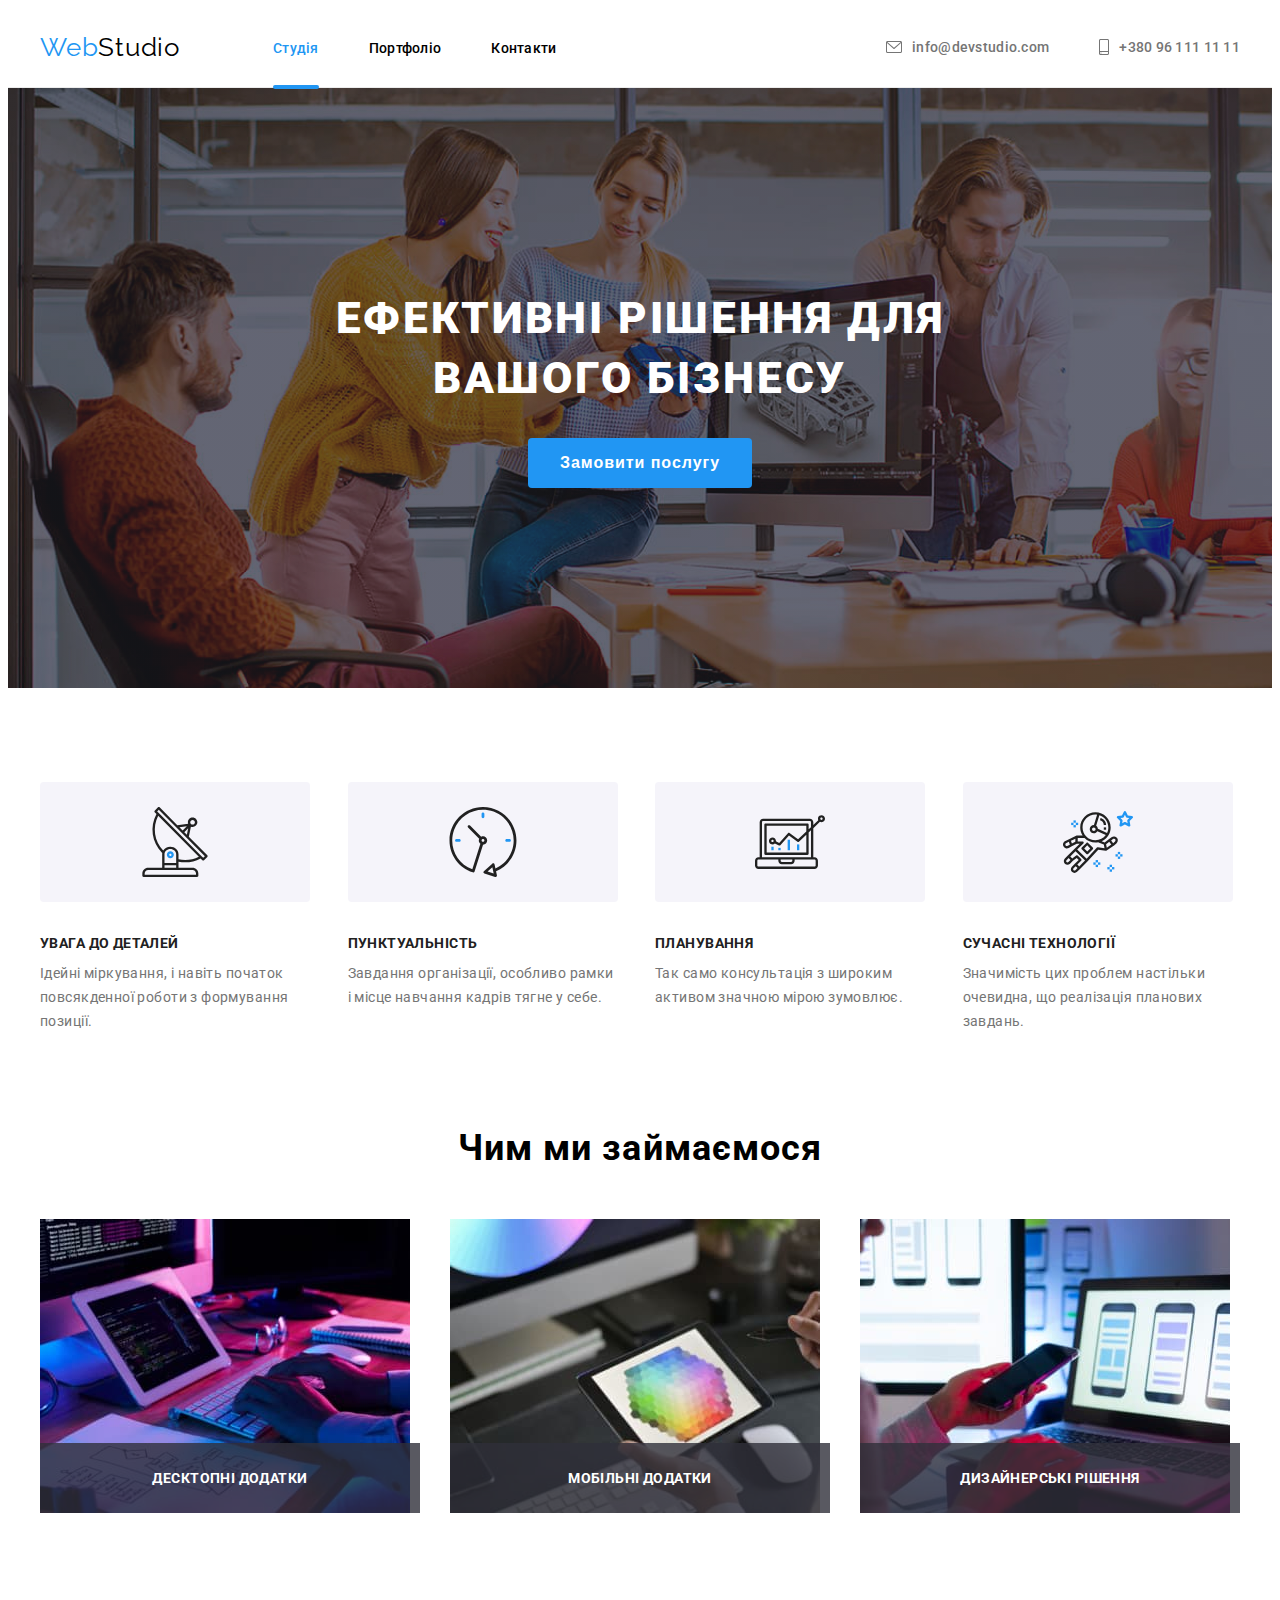
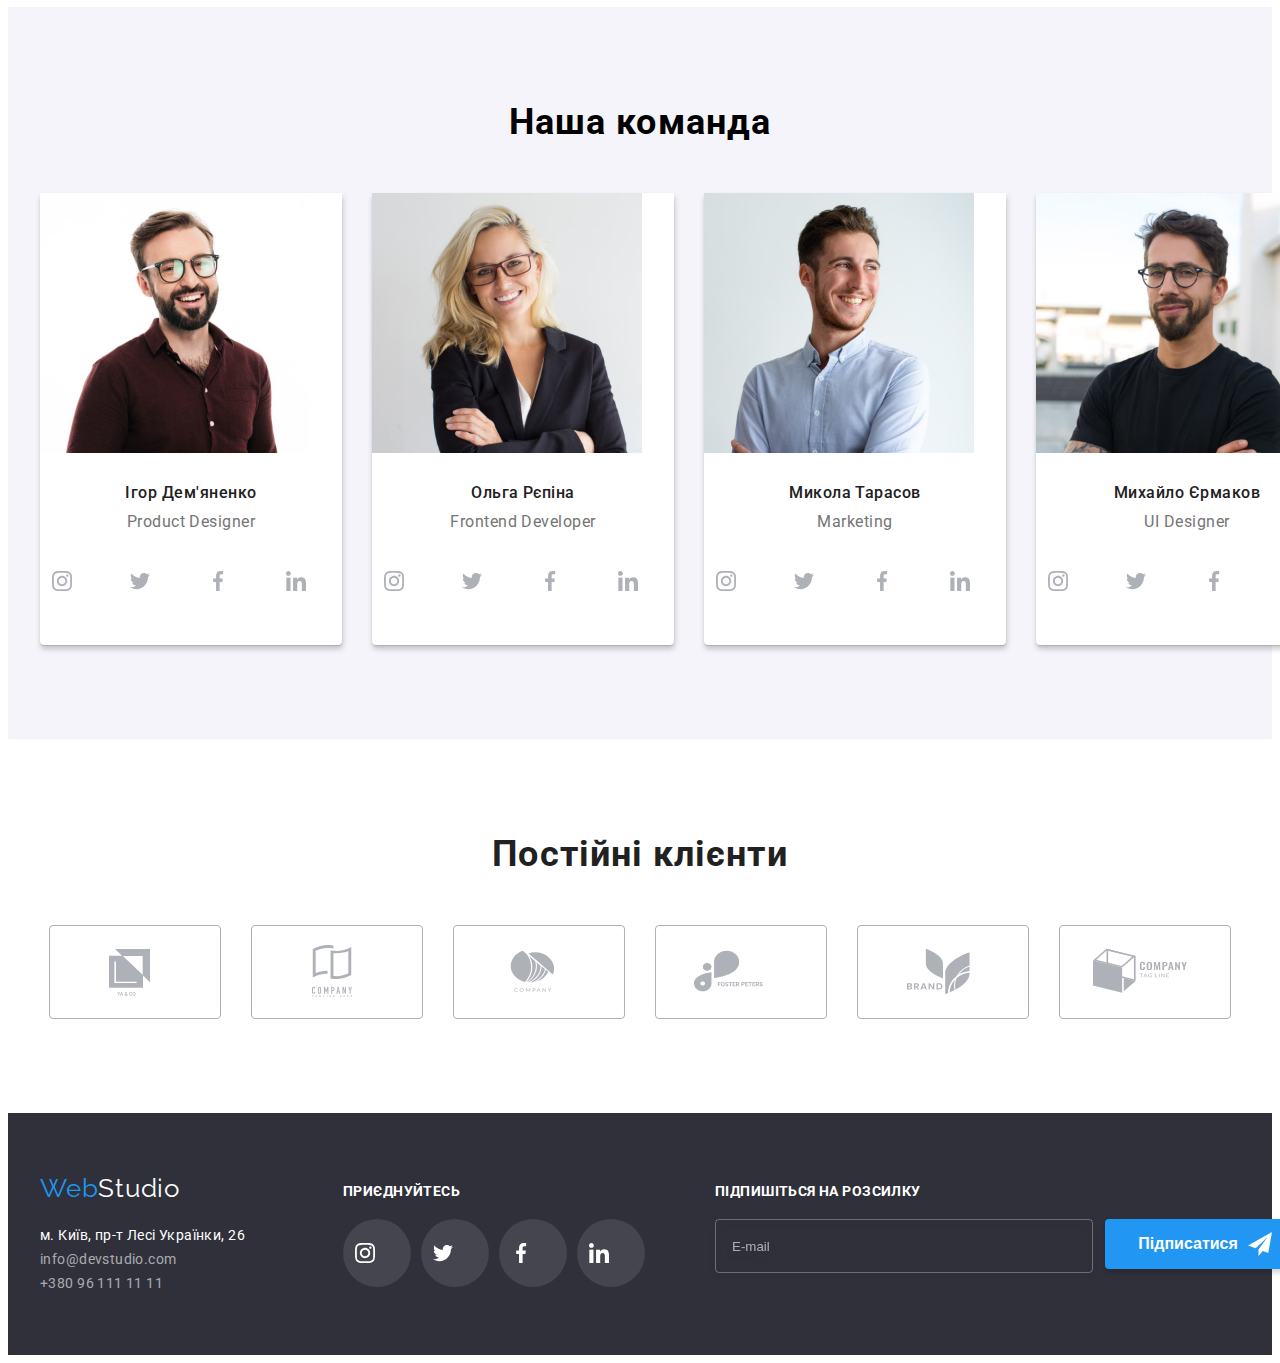
==== index.html @ 7ba05475 "fix classes" ====
<!DOCTYPE html>
<html lang="en">
  <head>
    <meta charset="UTF-8" />
    <meta name="viewport" content="width=1600px, initial-scale=1.0" />
    <title>WebStudio</title>
    <link rel="icon" href="./images/logo.svg" type="image/x-icon" />
    <link
      rel="stylesheet"
      href="https://cdnjs.cloudflare.com/ajax/libs/modern-normalize/2.0.0/modern-normalize.min.css"
      integrity="sha512-4xo8blKMVCiXpTaLzQSLSw3KFOVPWhm/TRtuPVc4WG6kUgjH6J03IBuG7JZPkcWMxJ5huwaBpOpnwYElP/m6wg=="
      crossorigin="anonymous"
      referrerpolicy="no-referrer"
    />
    <link rel="stylesheet" href="./css/main.min.css" />
    <style>
      @import url("https://fonts.googleapis.com/css2?family=Roboto:wght@400;500;700;900&display=swap");
      @import url("https://fonts.googleapis.com/css2?family=Raleway:wght@700&display=swap");
    </style>
  </head>

  <body>
    <header class="header">
      <div class="container">
        <a href="./index.html" class="header__logo logo link"
          ><span class="logo__accent">Web</span>Studio</a
        >
        <nav class="nav">
          <ul class="nav__list list">
            <li class="nav__item">
              <a href="#" class="nav__link nav__link--current link">Студія</a>
            </li>
            <li class="nav__item">
              <a href="./portfolio.html" class="nav__link link">Портфоліо</a>
            </li>
            <li class="nav__item">
              <a href="#" class="nav__link link">Контакти</a>
            </li>
          </ul>
        </nav>
        <ul class="contacts-list list">
          <li class="contacts-list__item">
            <a
              class="contacts-list__link link"
              href="mailto:info@devstudio.com"
            >
              <svg class="contacts-list__svg" width="16" height="12">
                <use href="./images/icons.svg#icon-email"></use>
              </svg>
              info@devstudio.com</a
            >
          </li>
          <li class="contacts-list__item">
            <a class="contacts-list__link link" href="tel:+380961111111">
              <svg class="contacts-list__svg" width="10" height="16">
                <use href="./images/icons.svg#icon-smartphone"></use>
              </svg>
              +380 96 111 11 11</a
            >
          </li>
        </ul>
      </div>
    </header>
    <main>
      <section class="hero">
        <div class="container">
          <h1 class="hero__title">
            Ефективні рішення для <br />вашого бізнесу
          </h1>
          <button id="open-btn" class="hero__btn button" type="button" data-modal-open>
            Замовити послугу
          </button>
        </div>
      </section>

      <section class="special">
        <h2 class="visually-hidden">Our specials</h2>
        <div class="container">
          <ul class="special__list list">
            <li class="special__item">
              <h3 class="special__title">Увага до деталей</h3>
              <p class="special__signature">
                Ідейні міркування, і навіть початок <br />повсякденної роботи з
                формування <br />позиції.
              </p>
            </li>
            <li class="special__item">
              <h3 class="special__title">Пунктуальність</h3>
              <p class="special__signature">
                Завдання організації, особливо рамки <br />і місце навчання
                кадрів тягне у себе.
              </p>
            </li>
            <li class="special__item">
              <h3 class="special__title">Планування</h3>
              <p class="special__signature">
                Так само консультація з широким <br />активом значною мірою
                зумовлює.
              </p>
            </li>
            <li class="special__item">
              <h3 class="special__title">Сучасні технології</h3>
              <p class="special__signature">
                Значимість цих проблем настільки <br />очевидна, що реалізація
                планових <br />завдань.
              </p>
            </li>
          </ul>
        </div>
      </section>
      <section class="what-we-doing">
        <div class="container">
          <h2 class="what-we-doing__title">Чим ми займаємося</h2>
          <ul class="what-we-doing__list list">
            <li class="what-we-doing__item">
              <img src="./images/programming.jpg" alt="programming" />
              <h3 class="what-we-doing__name">Десктопні додатки</h3>
            </li>
            <li class="what-we-doing__item">
              <img src="./images/designering.jpg" alt="designering" />
              <h3 class="what-we-doing__name">Мобільні додатки</h3>
            </li>
            <li class="what-we-doing__item">
              <img src="./images/phone_and_laptop.jpg" alt="phone and laptop" />
              <h3 class="what-we-doing__name">Дизайнерські рішення</h3>
            </li>
          </ul>
        </div>
      </section>
      <section class="our-team">
        <div class="container">
          <h2 class="our-team__title">Наша команда</h2>
          <ul class="our-team__list list">
            <li class="our-team__item">
              <img
                class="our-team__img"
                src="./images/team_card1.jpg"
                alt="Ігор Дем'яненко"
              />
              <h3 class="our-team__name">Ігор Дем'яненко</h3>
              <p class="our-team__profession">Product Designer</p>
              <ul class="our-team__social-links social-links list">
                <li class="social-links__item">
                  <a
                    href="https://www.instagram.com/"
                    target="_blank"
                    class="social-links__link link"
                  >
                    <svg width="20" height="20" class="social-links__icon">
                      <use href="./images/icons.svg#icon-inst"></use>
                    </svg>
                  </a>
                </li>
                <li class="social-links__item">
                  <a
                    href="https://twitter.com"
                    target="_blank"
                    class="social-links__link link"
                  >
                    <svg width="20" height="20" class="social-links__icon">
                      <use href="./images/icons.svg#icon-twit"></use>
                    </svg>
                  </a>
                </li>
                <li class="social-links__item">
                  <a
                    href="https://www.facebook.com/"
                    target="_blank"
                    class="social-links__link link"
                  >
                    <svg width="20" height="20" class="social-links__icon">
                      <use href="./images/icons.svg#icon-facebook"></use>
                    </svg>
                  </a>
                </li>
                <li class="social-links__item">
                  <a
                    href="https://www.linkedin.com/"
                    target="_blank"
                    class="social-links__link link"
                  >
                    <svg width="20" height="20" class="social-links__icon">
                      <use href="./images/icons.svg#icon-linkdn"></use>
                    </svg>
                  </a>
                </li>
              </ul>
            </li>
            <li class="our-team__item">
              <img
                class="our-team__img"
                src="./images/team_card2.jpg"
                alt="Ольга Рєпіна"
              />
              <h3 class="our-team__name">Ольга Рєпіна</h3>
              <p class="our-team__profession">Frontend Developer</p>
              <ul class="our-team__social-links social-links list">
                <li class="social-links__item">
                  <a
                    href="https://www.instagram.com/"
                    target="_blank"
                    class="social-links__link link"
                  >
                    <svg width="20" height="20" class="social-links__icon">
                      <use href="./images/icons.svg#icon-inst"></use>
                    </svg>
                  </a>
                </li>
                <li class="social-links__item">
                  <a
                    href="https://twitter.com"
                    target="_blank"
                    class="social-links__link link"
                  >
                    <svg width="20" height="20" class="social-links__icon">
                      <use href="./images/icons.svg#icon-twit"></use>
                    </svg>
                  </a>
                </li>
                <li class="social-links__item">
                  <a
                    href="https://www.facebook.com/"
                    target="_blank"
                    class="social-links__link link"
                  >
                    <svg width="20" height="20" class="social-links__icon">
                      <use href="./images/icons.svg#icon-facebook"></use>
                    </svg>
                  </a>
                </li>
                <li class="social-links__item">
                  <a
                    href="https://www.linkedin.com/"
                    target="_blank"
                    class="social-links__link link"
                  >
                    <svg width="20" height="20" class="social-links__icon">
                      <use href="./images/icons.svg#icon-linkdn"></use>
                    </svg>
                  </a>
                </li>
              </ul>
            </li>
            <li class="our-team__item">
              <img
                class="our-team__img"
                src="./images/team_card3.jpg"
                alt="Микола Тарасов"
              />
              <h3 class="our-team__name">Микола Тарасов</h3>
              <p class="our-team__profession">Marketing</p>
              <ul class="our-team__social-links social-links list">
                <li class="social-links__item">
                  <a
                    href="https://www.instagram.com/"
                    target="_blank"
                    class="social-links__link link"
                  >
                    <svg width="20" height="20" class="social-links__icon">
                      <use href="./images/icons.svg#icon-inst"></use>
                    </svg>
                  </a>
                </li>
                <li class="social-links__item">
                  <a
                    href="https://twitter.com"
                    target="_blank"
                    class="social-links__link link"
                  >
                    <svg width="20" height="20" class="social-links__icon">
                      <use href="./images/icons.svg#icon-twit"></use>
                    </svg>
                  </a>
                </li>
                <li class="social-links__item">
                  <a
                    href="https://www.facebook.com/"
                    target="_blank"
                    class="social-links__link link"
                  >
                    <svg width="20" height="20" class="social-links__icon">
                      <use href="./images/icons.svg#icon-facebook"></use>
                    </svg>
                  </a>
                </li>
                <li class="social-links__item">
                  <a
                    href="https://www.linkedin.com/"
                    target="_blank"
                    class="social-links__link link"
                  >
                    <svg width="20" height="20" class="social-links__icon">
                      <use href="./images/icons.svg#icon-linkdn"></use>
                    </svg>
                  </a>
                </li>
              </ul>
            </li>
            <li class="our-team__item">
              <img
                class="our-team__img"
                src="./images/team_card4.jpg"
                alt="Михайло Єрмаков"
              />
              <h3 class="our-team__name">Михайло Єрмаков</h3>
              <p class="our-team__profession">UI Designer</p>
              <ul class="our-team__social-links social-links list">
                <li class="social-links__item">
                  <a
                    href="https://www.instagram.com/"
                    target="_blank"
                    class="social-links__link link"
                  >
                    <svg width="20" height="20" class="social-links__icon">
                      <use href="./images/icons.svg#icon-inst"></use>
                    </svg>
                  </a>
                </li>
                <li class="social-links__item">
                  <a
                    href="https://twitter.com"
                    target="_blank"
                    class="social-links__link link"
                  >
                    <svg width="20" height="20" class="social-links__icon">
                      <use href="./images/icons.svg#icon-twit"></use>
                    </svg>
                  </a>
                </li>
                <li class="social-links__item">
                  <a
                    href="https://www.facebook.com/"
                    target="_blank"
                    class="social-links__link link"
                  >
                    <svg width="20" height="20" class="social-links__icon">
                      <use href="./images/icons.svg#icon-facebook"></use>
                    </svg>
                  </a>
                </li>
                <li class="social-links__item">
                  <a
                    href="https://www.linkedin.com/"
                    target="_blank"
                    class="social-links__link link"
                  >
                    <svg width="20" height="20" class="social-links__icon">
                      <use href="./images/icons.svg#icon-linkdn"></use>
                    </svg>
                  </a>
                </li>
              </ul>
            </li>
          </ul>
        </div>
      </section>
      <section class="regular-customers">
        <div class="container">
          <h2 class="regular-customers__title">Постійні клієнти</h2>
          <ul class="regular-customers__list list">
            <li class="regular-customers__item">
              <a href="#" class="regular-customers__link link">
                <svg width="160" height="60">
                  <use href="./images/icons.svg#icon-logo-client6"></use>
                </svg>
              </a>
            </li>
            <li class="regular-customers__item">
              <a href="#" class="regular-customers__link link">
                <svg width="160" height="60">
                  <use href="./images/icons.svg#icon-logo-client5"></use>
                </svg>
              </a>
            </li>
            <li class="regular-customers__item">
              <a href="#" class="regular-customers__link link">
                <svg width="160" height="60">
                  <use href="./images/icons.svg#icon-logo-client4"></use>
                </svg>
              </a>
            </li>
            <li class="regular-customers__item">
              <a href="#" class="regular-customers__link link">
                <svg width="160" height="60">
                  <use href="./images/icons.svg#icon-logo-client1"></use>
                </svg>
              </a>
            </li>
            <li class="regular-customers__item">
              <a href="#" class="regular-customers__link link">
                <svg width="160" height="60">
                  <use href="./images/icons.svg#icon-logo-client2"></use>
                </svg>
              </a>
            </li>
            <li class="regular-customers__item">
              <a href="#" class="regular-customers__link link">
                <svg width="160" height="60">
                  <use href="./images/icons.svg#icon-logo-client3 "></use>
                </svg>
              </a>
            </li>
          </ul>
        </div>
      </section>
    </main>
    <footer class="footer">
      <div class="container">
        <div class="main-footer">
          <a href="./index.html" class="footer__logo logo link">
            <span class="logo__accent">Web</span>Studio
          </a>
          <address class="address">
            <a
              class="address__link link"
              href="https://goo.gl/maps/UjFSazJfsUKvz2yS8"
              >м. Київ, пр-т Лесі Українки, 26</a
            >
            <br /><a class="address__link link" href="mailto:info@devstudio.com"
              >info@devstudio.com</a
            >
            <br /><a class="address__link link" href="tel:+380961111111"
              >+380 96 111 11 11</a
            >
          </address>
        </div>
        <div class="footer-links">
          <h4 class="footer-links__title">приєднуйтесь</h4>
          <ul class="social-links list">
            <li class="social-links__item">
              <a href="#" class="social-links__link link social-links__link--bg">
                <svg width="20" height="20" class="social-links__icon social-links__icon--white">
                  <use href="./images/icons.svg#icon-inst"></use>
                </svg>
              </a>
            </li>
            <li class="social-links__item">
              <a href="#" class="social-links__link link social-links__link--bg">
                <svg width="20" height="20" class="social-links__icon social-links__icon--white">
                  <use href="./images/icons.svg#icon-twit"></use>
                </svg>
              </a>
            </li>
            <li class="social-links__item">
              <a href="#" class="social-links__link link social-links__link--bg">
                <svg width="20" height="20" class="social-links__icon social-links__icon--white">
                  <use href="./images/icons.svg#icon-facebook"></use>
                </svg>
              </a>
            </li>
            <li class="social-links__item">
              <a href="#" class="social-links__link link social-links__link--bg">
                <svg width="20" height="20" class="social-links__icon social-links__icon--white">
                  <use href="./images/icons.svg#icon-linkdn"></use>
                </svg>
              </a>
            </li>
          </ul>
        </div>
        <div class="footer-form">
          <h4 class="footer-form__title">Підпишіться на розсилку</h4>
          <form class="footer-form__form">
            <input
              class="footer-form__input"
              type="email"
              name="email"
              placeholder="E-mail"
            />
            <button type="submit" class="button footer-form__btn">Підписатися</button>
          </form>
        </div>
      </div>
    </footer>
    <div class="popup is-hidden" data-modal>
      <button id type="button" class="popup__close-btn" data-modal-close>
        <svg width="18" height="18">
          <use href="./images/icons.svg#icon-closebtn"></use>
        </svg>
      </button>
      <h3 class="popup__title">Залиште свої дані, ми вам передзвонимо</h3>
      <form method="post" class="popup__form">
        <label for="" class="popup__input-label"
          >Ім'я
          <svg id="svg1" class="svg" width="18" height="18">
            <use href="./images/icons.svg#icon-people"></use>
          </svg>
          <input
            id="input1"
            class="popup__input"
            type="text"
            name="name"
            id="name"
          />
        </label>

        <label for="" class="popup__input-label"
          >Телефон
          <svg id="svg2" class="svg" width="18" height="18">
            <use href="./images/icons.svg#icon-phone"></use>
          </svg>
          <input
            id="input2"
            class="popup__input"
            type="tel"
            name="tel"
            id="tel"
          />
        </label>

        <label for="" class="popup__input-label"
          >Пошта
          <svg id="svg3" class="svg" width="18" height="18">
            <use href="./images/icons.svg#icon-letter"></use>
          </svg>
          <input
            id="input3"
            class="popup__input"
            type="email"
            name="email"
            id="email"
          />
        </label>

        <label for="" class="popup__input-label"
          >Коментар
          <textarea
            class="popup__input popup__input--textarea"
            name="comment"
            id="comment"
            cols="30"
            rows="5"
            placeholder="Введіть текст"
          ></textarea>
        </label>

        <div class="popup__checkbox-container">
          <input
            class="popup__input--checkbox"
            type="checkbox"
            name="policy"
            id="policy"
          />
          <label for="policy" class="popup__policy-label"
            >Погоджуюся з розсилкою та приймаю
            <a href="">Умови договору</a></label
          >
        </div>
        <button type="submit" class="popup__submit-btn button">Відправити</button>
      </form>
    </div>
    <div class="overlay is-hidden" data-modal-overlay></div>

    <div class="loader-container">
      <div class="dot" id="dot1"></div>
      <div class="dot" id="dot2"></div>
      <div class="dot" id="dot3"></div>
    </div>
    <script src="./js/modal.js"></script>
  </body>
</html>
---- css/main.min.css ----
body{font-family:"Roboto"}h1,h2,h3,h4,p{margin-top:0;margin-bottom:0}ul{margin-top:0;margin-bottom:0;padding-left:0}img{display:block;max-width:100%;height:auto}.list{list-style:none;padding:0}.link{text-decoration:none;color:#000}.visually-hidden{position:absolute;width:1px;height:1px;margin:-1px;border:0;padding:0;white-space:nowrap;-webkit-clip-path:inset(100%);clip-path:inset(100%);clip:rect(0 0 0 0);overflow:hidden}.container{width:1200px;margin:0 auto;padding:0 15px}.button{background:#2196f3;border:none;color:#fff;border-radius:4px;font-size:16px;font-weight:700;line-height:1.875}.popup{position:fixed;background-color:#fff;border-radius:4px;-webkit-box-shadow:0px 2px 1px 0px rgba(0,0,0,.2),0px 1px 1px 0px rgba(0,0,0,.14),0px 1px 3px 0px rgba(0,0,0,.12);box-shadow:0px 2px 1px 0px rgba(0,0,0,.2),0px 1px 1px 0px rgba(0,0,0,.14),0px 1px 3px 0px rgba(0,0,0,.12);z-index:9999;left:50%;top:50%;-webkit-transform:translate(-50%, -50%) scale(1);-ms-transform:translate(-50%, -50%) scale(1);transform:translate(-50%, -50%) scale(1);padding:40px;width:528px;-webkit-transition:-webkit-transform 500ms cubic-bezier(0.4, 0, 0.2, 1);transition:-webkit-transform 500ms cubic-bezier(0.4, 0, 0.2, 1);transition:transform 500ms cubic-bezier(0.4, 0, 0.2, 1);transition:transform 500ms cubic-bezier(0.4, 0, 0.2, 1), -webkit-transform 500ms cubic-bezier(0.4, 0, 0.2, 1)}.overlay{height:100vh;width:100%;background-color:rgba(0,0,0,.2);position:fixed;top:0;left:0;z-index:9998;opacity:1;-webkit-transition:opacity 500ms cubic-bezier(0.4, 0, 0.2, 1);transition:opacity 500ms cubic-bezier(0.4, 0, 0.2, 1)}.overlay .is-hidden{opacity:0}.is-hidden{-webkit-transform:translate(-50%, -50%) scale(0);-ms-transform:translate(-50%, -50%) scale(0);transform:translate(-50%, -50%) scale(0);pointer-events:none}.no-scroll{overflow:hidden}.popup__close-btn{outline:none;border:none;background-color:rgba(0,0,0,0);border-radius:50%;position:absolute;top:8px;right:8px;padding:6px;display:-webkit-box;display:-ms-flexbox;display:flex;-webkit-box-align:center;-ms-flex-align:center;align-items:center;-webkit-box-pack:center;-ms-flex-pack:center;justify-content:center;-webkit-transition:outline 250ms cubic-bezier(0.4, 0, 0.2, 1);transition:outline 250ms cubic-bezier(0.4, 0, 0.2, 1)}.popup__close-btn svg{fill:#000;-webkit-transition:fill 250ms cubic-bezier(0.4, 0, 0.2, 1);transition:fill 250ms cubic-bezier(0.4, 0, 0.2, 1)}.popup__close-btn:hover,.popup__close-btn:focus{cursor:pointer;outline:1px solid rgba(0,0,0,.1)}.popup__close-btn:hover svg{fill:#2196f3}.popup__title{color:#212121;font-size:20px;font-weight:700;line-height:normal;letter-spacing:.6px;text-align:center}.popup__form{display:-webkit-box;display:-ms-flexbox;display:flex;-webkit-box-orient:vertical;-webkit-box-direction:normal;-ms-flex-direction:column;flex-direction:column;gap:10px;margin-top:12px}.popup__input-label{color:#757575;font-family:Roboto;font-size:12px;font-style:normal;font-weight:400;line-height:normal;letter-spacing:.12px;display:-webkit-box;display:-ms-flexbox;display:flex;-webkit-box-orient:vertical;-webkit-box-direction:normal;-ms-flex-direction:column;flex-direction:column;position:relative}.popup__input-label svg{position:absolute;left:12px;top:50%;fill:#212121;-webkit-transition:fill 250ms cubic-bezier(0.4, 0, 0.2, 1);transition:fill 250ms cubic-bezier(0.4, 0, 0.2, 1)}.popup__input-label:focus-within svg,.popup__input-label:hover svg{fill:#2196f3}.popup__input{border-radius:4px;border:1px solid rgba(33,33,33,.2);padding:11px 42px;margin-top:4px;-webkit-transition:outline 250ms cubic-bezier(0.4, 0, 0.2, 1);transition:outline 250ms cubic-bezier(0.4, 0, 0.2, 1)}.popup__input:hover,.popup__input:focus{outline:1px solid #2196f3}.popup__input::-webkit-input-placeholder{color:rgba(117,117,117,.5);font-family:Roboto;font-size:12px;font-style:normal;font-weight:400;line-height:normal;letter-spacing:.12px;position:relative}.popup__input::-moz-placeholder{color:rgba(117,117,117,.5);font-family:Roboto;font-size:12px;font-style:normal;font-weight:400;line-height:normal;letter-spacing:.12px;position:relative}.popup__input:-ms-input-placeholder{color:rgba(117,117,117,.5);font-family:Roboto;font-size:12px;font-style:normal;font-weight:400;line-height:normal;letter-spacing:.12px;position:relative}.popup__input::-ms-input-placeholder{color:rgba(117,117,117,.5);font-family:Roboto;font-size:12px;font-style:normal;font-weight:400;line-height:normal;letter-spacing:.12px;position:relative}.popup__input::placeholder{color:rgba(117,117,117,.5);font-family:Roboto;font-size:12px;font-style:normal;font-weight:400;line-height:normal;letter-spacing:.12px;position:relative}.popup__input--textarea{padding:11px 12px;resize:none}.popup__checkbox-container{display:-webkit-box;display:-ms-flexbox;display:flex;-webkit-box-align:center;-ms-flex-align:center;align-items:center;margin-top:20px;margin-bottom:30px;gap:7px;-webkit-box-pack:center;-ms-flex-pack:center;justify-content:center}.popup__policy-label{color:#757575;font-family:Roboto;font-size:14px;font-style:normal;font-weight:400;line-height:24px;letter-spacing:.42px}.popup__policy-label a{color:#2196f3}.popup__submit-btn{display:block;padding:10px 52px;font-family:inherit;letter-spacing:.96px;margin:0 auto;-webkit-transition:opacity 250ms cubic-bezier(0.4, 0, 0.2, 1);transition:opacity 250ms cubic-bezier(0.4, 0, 0.2, 1)}.popup__submit-btn:hover,.popup__submit-btn:focus{opacity:.7;cursor:pointer}input[type=checkbox]{appearance:none;-webkit-appearance:none;-moz-appearance:none;width:16px;height:15px;border-radius:2px;border:1px solid #333;cursor:pointer;outline:none;position:relative}input[type=checkbox]:checked{background-color:#2196f3;border:1px solid #2196f3}input[type=checkbox]:checked::after{content:url("data:image/svg+xml;charset=UTF-8,<svg style='position: relative; bottom: 2px; left: 1px' xmlns='http://www.w3.org/2000/svg' width='13' height='10' fill='white' viewBox='0 0 13 10'><path d='M1.95703 4.75166L1.88825 4.68604L1.81923 4.75141L0.93123 5.59258L0.854858 5.66492L0.930974 5.73753L4.42671 9.07236L4.49574 9.1382L4.56476 9.07236L12.069 1.91352L12.1449 1.84116L12.069 1.76881L11.1873 0.927644L11.1183 0.861826L11.0493 0.927611L4.49577 7.17353L1.95703 4.75166Z'/></svg>")}.social-links{display:-webkit-box;display:-ms-flexbox;display:flex;gap:10px;-webkit-box-pack:center;-ms-flex-pack:center;justify-content:center}.social-links__link{display:-webkit-box;display:-ms-flexbox;display:flex;-webkit-box-align:center;-ms-flex-align:center;align-items:center;border-radius:50%;padding:12px;-webkit-transition:background-color 250ms cubic-bezier(0.4, 0, 0.2, 1);transition:background-color 250ms cubic-bezier(0.4, 0, 0.2, 1);width:44px;height:44px}.social-links__link:hover,.social-links__link:focus{background-color:#2196f3;cursor:pointer}.social-links__link:hover svg{fill:#fff}.social-links__icon{fill:#afb1b8;-webkit-transition:fill 250ms cubic-bezier(0.4, 0, 0.2, 1);transition:fill 250ms cubic-bezier(0.4, 0, 0.2, 1)}.social-links__link--bg{background-color:rgba(255,255,255,.1)}.social-links__icon--white{fill:#fff}.logo{font-family:Raleway;font-size:26px;letter-spacing:.78px;color:#000;margin-right:93px}.logo__accent{color:#2196f3}.footer__logo{color:#fff}.nav__link--current{color:#2196f3}.nav__link--current::before{content:"";position:absolute;display:inline-block;border-bottom:4px solid #2196f3;border-radius:2px;width:100%;top:45px;-webkit-transition:-webkit-transform 250ms cubic-bezier(0.4, 0, 0.2, 1);transition:-webkit-transform 250ms cubic-bezier(0.4, 0, 0.2, 1);transition:transform 250ms cubic-bezier(0.4, 0, 0.2, 1);transition:transform 250ms cubic-bezier(0.4, 0, 0.2, 1), -webkit-transform 250ms cubic-bezier(0.4, 0, 0.2, 1)}.nav__link--current:hover::before,.nav__link--current:focus::before{-webkit-transform:translateY(-30px);-ms-transform:translateY(-30px);transform:translateY(-30px)}.header{padding-top:24px;padding-bottom:25px;border-bottom:1px solid #ececec}.header .container{display:-webkit-box;display:-ms-flexbox;display:flex;-webkit-box-align:center;-ms-flex-align:center;align-items:center}.nav__list,.contacts-list{display:-webkit-box;display:-ms-flexbox;display:flex;gap:50px}.contacts-list{margin-left:auto}.contacts-list__svg{fill:#757575;-webkit-transition:fill 250ms cubic-bezier(0.4, 0, 0.2, 1);transition:fill 250ms cubic-bezier(0.4, 0, 0.2, 1)}.nav__link{position:relative}.nav__link,.contacts-list__link{font-size:14px;font-weight:500;letter-spacing:.28px;-webkit-transition:color 250ms cubic-bezier(0.4, 0, 0.2, 1);transition:color 250ms cubic-bezier(0.4, 0, 0.2, 1)}.nav__link:hover,.nav__link:focus,.contacts-list__link:hover,.contacts-list__link:focus{color:#2196f3}.nav__link:hover .contacts-list__svg,.contacts-list__link:hover .contacts-list__svg{fill:#2196f3}.contacts-list__link{color:#757575;display:-webkit-box;display:-ms-flexbox;display:flex;-webkit-box-align:center;-ms-flex-align:center;align-items:center;gap:10px}.hero{background:-webkit-gradient(linear, left top, left bottom, from(rgba(47, 48, 58, 0.4)), to(rgba(47, 48, 58, 0.4))),url(../images/bg.png) no-repeat;background:linear-gradient(rgba(47, 48, 58, 0.4), rgba(47, 48, 58, 0.4)),url(../images/bg.png) no-repeat;background-size:cover;padding-top:200px;padding-bottom:200px}.hero__title{color:#fff;text-align:center;font-size:44px;font-weight:900;line-height:1.36364;letter-spacing:2.64px;text-transform:uppercase;margin-bottom:30px}.hero__btn{display:block;padding:10px 32px;border-radius:4px;letter-spacing:.96px;margin:0 auto;-webkit-transition:opacity 250ms cubic-bezier(0.4, 0, 0.2, 1);transition:opacity 250ms cubic-bezier(0.4, 0, 0.2, 1)}.hero__btn:hover,.hero__btn:focus{opacity:.7;cursor:pointer}.special{padding-top:94px;padding-bottom:94px}.special__list{display:-webkit-box;display:-ms-flexbox;display:flex;gap:30px}.special__item{font-size:14px;color:#212121;line-height:normal;letter-spacing:.42px;text-transform:uppercase;-ms-flex-preferred-size:calc((100% - 90px)/4);flex-basis:calc((100% - 90px)/4)}.special__item::before{content:"";display:inline-block;background-color:#f5f4fa;background-repeat:no-repeat;background-image:url("../images/antenna.svg");width:270px;height:120px;background-position:center;border-radius:4px}.special__item:nth-child(2)::before{background-image:url("../images/clock.svg")}.special__item:nth-child(3)::before{background-image:url("../images/diagram.svg")}.special__item:nth-child(4)::before{background-image:url("../images/astronaut.svg")}.special__title{font-size:14px;margin-bottom:10px;margin-top:30px}.special__signature{color:#757575;font-size:14px;line-height:1.71429;letter-spacing:.42px;text-transform:none}.what-we-doing{padding-bottom:94px}.what-we-doing__list{display:-webkit-box;display:-ms-flexbox;display:flex;gap:30px}.what-we-doing__item{-ms-flex-preferred-size:calc((100% - 60px)/3);flex-basis:calc((100% - 60px)/3);position:relative}.what-we-doing__name{width:100%;background-color:rgba(47,48,58,.8);position:absolute;bottom:0;color:#fff;text-align:center;font-size:14px;font-weight:700;line-height:normal;letter-spacing:.42px;text-transform:uppercase;padding:27px 0}.what-we-doing__title{text-align:center;font-size:36px;letter-spacing:1.08px;margin-bottom:50px}.our-team{background:#f5f4fa;padding-top:94px;padding-bottom:94px}.our-team__title{text-align:center;font-size:36px;letter-spacing:1.08px;margin-bottom:50px}.our-team__list{display:-webkit-box;display:-ms-flexbox;display:flex;gap:30px;text-align:center}.our-team__item{background-color:#fff;padding-bottom:30px;border-radius:0 0 4px 4px;-webkit-box-shadow:1px 4px 6px 0px rgba(0,0,0,.16),0px 4px 4px 0px rgba(0,0,0,.06),0px 1px 1px 0px rgba(0,0,0,.12);box-shadow:1px 4px 6px 0px rgba(0,0,0,.16),0px 4px 4px 0px rgba(0,0,0,.06),0px 1px 1px 0px rgba(0,0,0,.12)}.our-team__img{width:270px;height:260px;margin-bottom:30px}.our-team__name,.our-team__profession{color:#212121;font-size:16px;font-weight:500;letter-spacing:.48px}.our-team__profession{margin-top:10px;color:#757575;font-weight:400}.our-team__social-links{margin-top:16px}.regular-customers{text-align:center;padding-top:94px;padding-bottom:94px}.regular-customers__title{color:#212121;text-align:center;font-family:Roboto;font-size:36px;font-style:normal;font-weight:700;line-height:normal;letter-spacing:1.08px}.regular-customers__list{display:-webkit-box;display:-ms-flexbox;display:flex;gap:30px;-webkit-box-pack:center;-ms-flex-pack:center;justify-content:center;margin-top:50px}.regular-customers__link{display:-webkit-box;display:-ms-flexbox;display:flex;-webkit-box-align:center;-ms-flex-align:center;align-items:center;width:170px;height:92px;border:1px solid #afb1b8;border-radius:4px;-webkit-transition:border 250ms cubic-bezier(0.4, 0, 0.2, 1);transition:border 250ms cubic-bezier(0.4, 0, 0.2, 1)}.regular-customers__link:hover{border:1px solid #2196f3}.regular-customers__link svg{fill:#afb1b8;-webkit-transition:fill 250ms cubic-bezier(0.4, 0, 0.2, 1);transition:fill 250ms cubic-bezier(0.4, 0, 0.2, 1)}.regular-customers__link:hover svg{fill:#2196f3}.footer{background:#2f303a;padding-top:60px;padding-bottom:60px}.footer .container{display:-webkit-box;display:-ms-flexbox;display:flex;gap:70px}.address{margin-top:20px}.address__link{color:rgba(255,255,255,.6);font-size:14px;font-style:normal;line-height:1.71429;letter-spacing:.42px;-webkit-transition:color 250ms cubic-bezier(0.4, 0, 0.2, 1);transition:color 250ms cubic-bezier(0.4, 0, 0.2, 1)}.address__link:first-child{color:#fff}.address__link:hover{color:#2196f3}.footer-links,.footer-form{padding-top:10px}.footer-links__title,.footer-form__title{color:#fff;font-size:14px;line-height:normal;letter-spacing:.42px;text-transform:uppercase;padding-bottom:20px}.footer__form-btn{margin-left:23px}.footer-form__form{display:-webkit-box;display:-ms-flexbox;display:flex;gap:12px}.footer-form__input{width:358px;height:50px;border:1px solid rgba(255,255,255,.3);-webkit-filter:drop-shadow(0px 4px 4px rgba(0, 0, 0, 0.15));filter:drop-shadow(0px 4px 4px rgba(0, 0, 0, 0.15));border-radius:4px;background-color:var(--main-bg-color);color:rgba(255,255,255,.6);padding-left:16px;margin-bottom:20px;-webkit-transition:border-color 250ms cubic-bezier(0.4, 0, 0.2, 1);transition:border-color 250ms cubic-bezier(0.4, 0, 0.2, 1)}.footer-form__input:hover,.footer-form__input:focus{outline:none;border-color:#2196f3}.footer-form__input::-webkit-input-placeholder{color:rgba(255,255,255,.6)}.footer-form__input::-moz-placeholder{color:rgba(255,255,255,.6)}.footer-form__input:-ms-input-placeholder{color:rgba(255,255,255,.6)}.footer-form__input::-ms-input-placeholder{color:rgba(255,255,255,.6)}.footer-form__input::placeholder{color:rgba(255,255,255,.6)}.footer-form__btn{width:200px;height:50px;-webkit-box-shadow:0px 4px 4px rgba(0,0,0,.15);box-shadow:0px 4px 4px rgba(0,0,0,.15);display:-webkit-box;display:-ms-flexbox;display:flex;-webkit-box-align:center;-ms-flex-align:center;align-items:center;-webkit-box-pack:center;-ms-flex-pack:center;justify-content:center;gap:10px;-webkit-transition:background-color 250ms cubic-bezier(0.4, 0, 0.2, 1);transition:background-color 250ms cubic-bezier(0.4, 0, 0.2, 1)}.footer-form__btn::after{content:"";display:inline-block;width:24px;height:24px;background-image:url(../images/icon-send.svg)}.footer-form__btn:hover,.footer-form__btn:focus{background-color:#188ce8;cursor:pointer}.footer-form__btn:active{-webkit-transform:scale(0.9);-ms-transform:scale(0.9);transform:scale(0.9)}.projects{padding-top:93px;padding-bottom:95px}.filters__list{display:-webkit-box;display:-ms-flexbox;display:flex;gap:8px;-webkit-box-pack:center;-ms-flex-pack:center;justify-content:center;margin-bottom:50px}.filters__btn{border:none;min-width:73px;font-family:Roboto;border-radius:4px;padding:6px 22px;background-color:#fff;color:#212121;font-weight:500;line-height:1.625;letter-spacing:.48px;-webkit-transition:background-color 250ms cubic-bezier(0.4, 0, 0.2, 1),-webkit-box-shadow 250ms cubic-bezier(0.4, 0, 0.2, 1);transition:background-color 250ms cubic-bezier(0.4, 0, 0.2, 1),-webkit-box-shadow 250ms cubic-bezier(0.4, 0, 0.2, 1);transition:background-color 250ms cubic-bezier(0.4, 0, 0.2, 1),box-shadow 250ms cubic-bezier(0.4, 0, 0.2, 1);transition:background-color 250ms cubic-bezier(0.4, 0, 0.2, 1),box-shadow 250ms cubic-bezier(0.4, 0, 0.2, 1),-webkit-box-shadow 250ms cubic-bezier(0.4, 0, 0.2, 1)}.filters__btn:hover,.filters__btn:focus{background-color:#2196f3;color:#fff;-webkit-box-shadow:0px 2px 2px 0px rgba(0,0,0,.12),0px 1px 2px 0px rgba(0,0,0,.08),0px 3px 1px 0px rgba(0,0,0,.1);box-shadow:0px 2px 2px 0px rgba(0,0,0,.12),0px 1px 2px 0px rgba(0,0,0,.08),0px 3px 1px 0px rgba(0,0,0,.1);cursor:pointer}.filters__btn--active{background:#2196f3;color:#fff;-webkit-box-shadow:0px 2px 2px 0px rgba(0,0,0,.12),0px 1px 2px 0px rgba(0,0,0,.08),0px 3px 1px 0px rgba(0,0,0,.1);box-shadow:0px 2px 2px 0px rgba(0,0,0,.12),0px 1px 2px 0px rgba(0,0,0,.08),0px 3px 1px 0px rgba(0,0,0,.1)}.projects__list{display:-webkit-box;display:-ms-flexbox;display:flex;gap:30px;-ms-flex-wrap:wrap;flex-wrap:wrap}.projects__item{-ms-flex-preferred-size:calc((100% - 60px)/3);flex-basis:calc((100% - 60px)/3)}.projects__content{display:block;-webkit-transition:-webkit-box-shadow 250ms cubic-bezier(0.4, 0, 0.2, 1);transition:-webkit-box-shadow 250ms cubic-bezier(0.4, 0, 0.2, 1);transition:box-shadow 250ms cubic-bezier(0.4, 0, 0.2, 1);transition:box-shadow 250ms cubic-bezier(0.4, 0, 0.2, 1), -webkit-box-shadow 250ms cubic-bezier(0.4, 0, 0.2, 1)}.projects__content:hover,.projects__content:focus{-webkit-box-shadow:1px 4px 6px 0px rgba(0,0,0,.16),0px 4px 4px 0px rgba(0,0,0,.06),0px 1px 1px 0px rgba(0,0,0,.12);box-shadow:1px 4px 6px 0px rgba(0,0,0,.16),0px 4px 4px 0px rgba(0,0,0,.06),0px 1px 1px 0px rgba(0,0,0,.12)}.projects__content:hover .projects__hover-content,.projects__content:focus .projects__hover-content{-webkit-transform:translateY(-100%);-ms-transform:translateY(-100%);transform:translateY(-100%)}.projects__title{color:#212121;font-size:18px;line-height:2;letter-spacing:1.08px;padding-top:20px;padding-left:24px;padding-right:24px}.projects__signature{color:#757575;line-height:1.875;letter-spacing:.48px;padding-bottom:20px;padding-left:24px;padding-right:24px}.projects__img-container{max-height:294px;position:relative;overflow:hidden}.projects__hover-content{background-image:-webkit-gradient(linear, left top, left bottom, from(rgba(33, 150, 243, 0.9)), to(rgba(33, 150, 243, 0.9)));background-image:linear-gradient(rgba(33, 150, 243, 0.9), rgba(33, 150, 243, 0.9));height:100%;width:100%;position:absolute;color:#fff;padding:63px 24px;font-size:18px;line-height:1.55;letter-spacing:.54px;-webkit-transition:-webkit-transform 250ms cubic-bezier(0.4, 0, 0.2, 1);transition:-webkit-transform 250ms cubic-bezier(0.4, 0, 0.2, 1);transition:transform 250ms cubic-bezier(0.4, 0, 0.2, 1);transition:transform 250ms cubic-bezier(0.4, 0, 0.2, 1), -webkit-transform 250ms cubic-bezier(0.4, 0, 0.2, 1)}/*# sourceMappingURL=main.min.css.map */
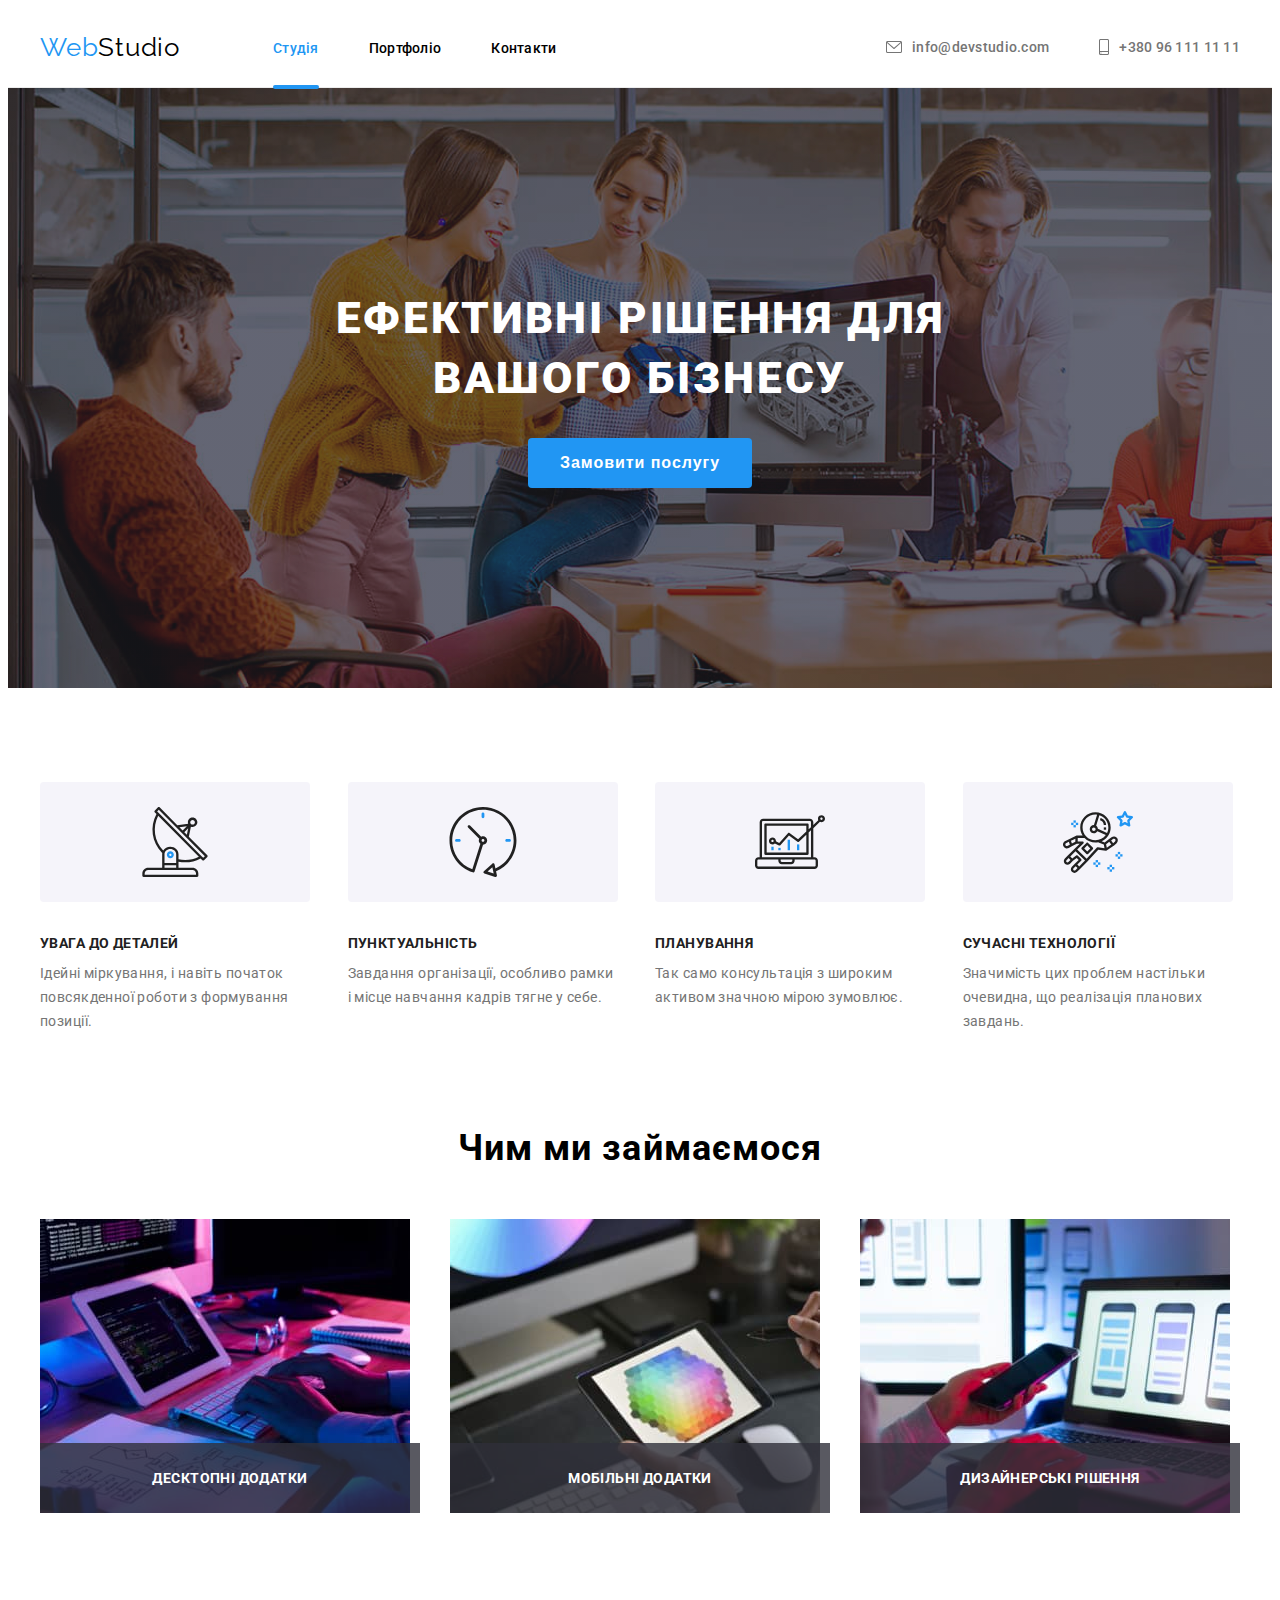
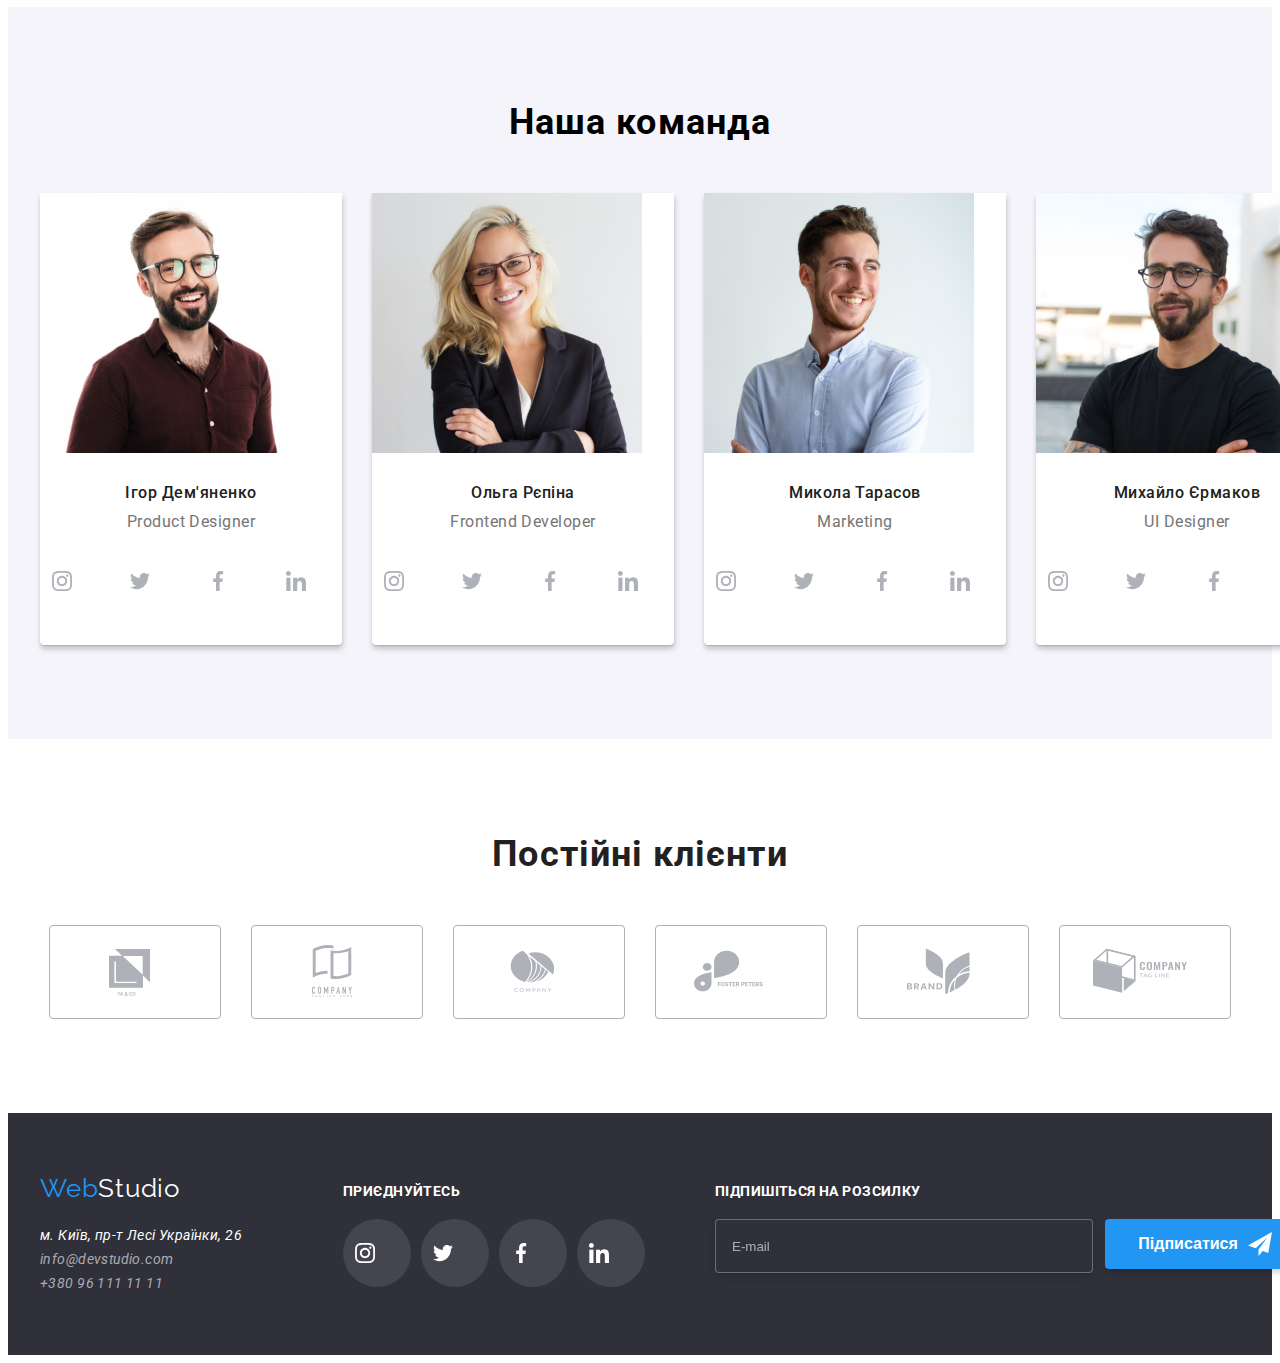
==== commit 057a7e7e: "add mixins and placeholders" ====
--- a/index.html
+++ b/index.html
@@ -67,7 +67,7 @@
           <h1 class="hero__title">
             Ефективні рішення для <br />вашого бізнесу
           </h1>
-          <button id="open-btn" class="hero__btn button" type="button" data-modal-open>
+          <button id="open-btn" class="hero__button" type="button" data-modal-open>
             Замовити послугу
           </button>
         </div>
@@ -466,7 +466,7 @@
               name="email"
               placeholder="E-mail"
             />
-            <button type="submit" class="button footer-form__btn">Підписатися</button>
+            <button type="submit" class="footer-form__btn">Підписатися</button>
           </form>
         </div>
       </div>
@@ -479,9 +479,9 @@
       </button>
       <h3 class="popup__title">Залиште свої дані, ми вам передзвонимо</h3>
       <form method="post" class="popup__form">
-        <label for="" class="popup__input-label"
+        <label for="" class="popup__label"
           >Ім'я
-          <svg id="svg1" class="svg" width="18" height="18">
+          <svg class="popup__svg" id="svg1" class="svg" width="18" height="18">
             <use href="./images/icons.svg#icon-people"></use>
           </svg>
           <input
@@ -493,9 +493,9 @@
           />
         </label>
 
-        <label for="" class="popup__input-label"
+        <label for="" class="popup__label"
           >Телефон
-          <svg id="svg2" class="svg" width="18" height="18">
+          <svg class="popup__svg" id="svg2" class="svg" width="18" height="18">
             <use href="./images/icons.svg#icon-phone"></use>
           </svg>
           <input
@@ -507,9 +507,9 @@
           />
         </label>
 
-        <label for="" class="popup__input-label"
+        <label for="" class="popup__label"
           >Пошта
-          <svg id="svg3" class="svg" width="18" height="18">
+          <svg class="popup__svg" id="svg3" class="svg" width="18" height="18">
             <use href="./images/icons.svg#icon-letter"></use>
           </svg>
           <input
@@ -521,7 +521,7 @@
           />
         </label>
 
-        <label for="" class="popup__input-label"
+        <label for="" class="popup__label"
           >Коментар
           <textarea
             class="popup__input popup__input--textarea"
@@ -545,7 +545,7 @@
             <a href="">Умови договору</a></label
           >
         </div>
-        <button type="submit" class="popup__submit-btn button">Відправити</button>
+        <button type="submit" class="popup__button">Відправити</button>
       </form>
     </div>
     <div class="overlay is-hidden" data-modal-overlay></div>
--- a/css/main.min.css
+++ b/css/main.min.css
@@ -1 +1 @@
-body{font-family:"Roboto"}h1,h2,h3,h4,p{margin-top:0;margin-bottom:0}ul{margin-top:0;margin-bottom:0;padding-left:0}img{display:block;max-width:100%;height:auto}.list{list-style:none;padding:0}.link{text-decoration:none;color:#000}.visually-hidden{position:absolute;width:1px;height:1px;margin:-1px;border:0;padding:0;white-space:nowrap;-webkit-clip-path:inset(100%);clip-path:inset(100%);clip:rect(0 0 0 0);overflow:hidden}.container{width:1200px;margin:0 auto;padding:0 15px}.button{background:#2196f3;border:none;color:#fff;border-radius:4px;font-size:16px;font-weight:700;line-height:1.875}.popup{position:fixed;background-color:#fff;border-radius:4px;-webkit-box-shadow:0px 2px 1px 0px rgba(0,0,0,.2),0px 1px 1px 0px rgba(0,0,0,.14),0px 1px 3px 0px rgba(0,0,0,.12);box-shadow:0px 2px 1px 0px rgba(0,0,0,.2),0px 1px 1px 0px rgba(0,0,0,.14),0px 1px 3px 0px rgba(0,0,0,.12);z-index:9999;left:50%;top:50%;-webkit-transform:translate(-50%, -50%) scale(1);-ms-transform:translate(-50%, -50%) scale(1);transform:translate(-50%, -50%) scale(1);padding:40px;width:528px;-webkit-transition:-webkit-transform 500ms cubic-bezier(0.4, 0, 0.2, 1);transition:-webkit-transform 500ms cubic-bezier(0.4, 0, 0.2, 1);transition:transform 500ms cubic-bezier(0.4, 0, 0.2, 1);transition:transform 500ms cubic-bezier(0.4, 0, 0.2, 1), -webkit-transform 500ms cubic-bezier(0.4, 0, 0.2, 1)}.overlay{height:100vh;width:100%;background-color:rgba(0,0,0,.2);position:fixed;top:0;left:0;z-index:9998;opacity:1;-webkit-transition:opacity 500ms cubic-bezier(0.4, 0, 0.2, 1);transition:opacity 500ms cubic-bezier(0.4, 0, 0.2, 1)}.overlay .is-hidden{opacity:0}.is-hidden{-webkit-transform:translate(-50%, -50%) scale(0);-ms-transform:translate(-50%, -50%) scale(0);transform:translate(-50%, -50%) scale(0);pointer-events:none}.no-scroll{overflow:hidden}.popup__close-btn{outline:none;border:none;background-color:rgba(0,0,0,0);border-radius:50%;position:absolute;top:8px;right:8px;padding:6px;display:-webkit-box;display:-ms-flexbox;display:flex;-webkit-box-align:center;-ms-flex-align:center;align-items:center;-webkit-box-pack:center;-ms-flex-pack:center;justify-content:center;-webkit-transition:outline 250ms cubic-bezier(0.4, 0, 0.2, 1);transition:outline 250ms cubic-bezier(0.4, 0, 0.2, 1)}.popup__close-btn svg{fill:#000;-webkit-transition:fill 250ms cubic-bezier(0.4, 0, 0.2, 1);transition:fill 250ms cubic-bezier(0.4, 0, 0.2, 1)}.popup__close-btn:hover,.popup__close-btn:focus{cursor:pointer;outline:1px solid rgba(0,0,0,.1)}.popup__close-btn:hover svg{fill:#2196f3}.popup__title{color:#212121;font-size:20px;font-weight:700;line-height:normal;letter-spacing:.6px;text-align:center}.popup__form{display:-webkit-box;display:-ms-flexbox;display:flex;-webkit-box-orient:vertical;-webkit-box-direction:normal;-ms-flex-direction:column;flex-direction:column;gap:10px;margin-top:12px}.popup__input-label{color:#757575;font-family:Roboto;font-size:12px;font-style:normal;font-weight:400;line-height:normal;letter-spacing:.12px;display:-webkit-box;display:-ms-flexbox;display:flex;-webkit-box-orient:vertical;-webkit-box-direction:normal;-ms-flex-direction:column;flex-direction:column;position:relative}.popup__input-label svg{position:absolute;left:12px;top:50%;fill:#212121;-webkit-transition:fill 250ms cubic-bezier(0.4, 0, 0.2, 1);transition:fill 250ms cubic-bezier(0.4, 0, 0.2, 1)}.popup__input-label:focus-within svg,.popup__input-label:hover svg{fill:#2196f3}.popup__input{border-radius:4px;border:1px solid rgba(33,33,33,.2);padding:11px 42px;margin-top:4px;-webkit-transition:outline 250ms cubic-bezier(0.4, 0, 0.2, 1);transition:outline 250ms cubic-bezier(0.4, 0, 0.2, 1)}.popup__input:hover,.popup__input:focus{outline:1px solid #2196f3}.popup__input::-webkit-input-placeholder{color:rgba(117,117,117,.5);font-family:Roboto;font-size:12px;font-style:normal;font-weight:400;line-height:normal;letter-spacing:.12px;position:relative}.popup__input::-moz-placeholder{color:rgba(117,117,117,.5);font-family:Roboto;font-size:12px;font-style:normal;font-weight:400;line-height:normal;letter-spacing:.12px;position:relative}.popup__input:-ms-input-placeholder{color:rgba(117,117,117,.5);font-family:Roboto;font-size:12px;font-style:normal;font-weight:400;line-height:normal;letter-spacing:.12px;position:relative}.popup__input::-ms-input-placeholder{color:rgba(117,117,117,.5);font-family:Roboto;font-size:12px;font-style:normal;font-weight:400;line-height:normal;letter-spacing:.12px;position:relative}.popup__input::placeholder{color:rgba(117,117,117,.5);font-family:Roboto;font-size:12px;font-style:normal;font-weight:400;line-height:normal;letter-spacing:.12px;position:relative}.popup__input--textarea{padding:11px 12px;resize:none}.popup__checkbox-container{display:-webkit-box;display:-ms-flexbox;display:flex;-webkit-box-align:center;-ms-flex-align:center;align-items:center;margin-top:20px;margin-bottom:30px;gap:7px;-webkit-box-pack:center;-ms-flex-pack:center;justify-content:center}.popup__policy-label{color:#757575;font-family:Roboto;font-size:14px;font-style:normal;font-weight:400;line-height:24px;letter-spacing:.42px}.popup__policy-label a{color:#2196f3}.popup__submit-btn{display:block;padding:10px 52px;font-family:inherit;letter-spacing:.96px;margin:0 auto;-webkit-transition:opacity 250ms cubic-bezier(0.4, 0, 0.2, 1);transition:opacity 250ms cubic-bezier(0.4, 0, 0.2, 1)}.popup__submit-btn:hover,.popup__submit-btn:focus{opacity:.7;cursor:pointer}input[type=checkbox]{appearance:none;-webkit-appearance:none;-moz-appearance:none;width:16px;height:15px;border-radius:2px;border:1px solid #333;cursor:pointer;outline:none;position:relative}input[type=checkbox]:checked{background-color:#2196f3;border:1px solid #2196f3}input[type=checkbox]:checked::after{content:url("data:image/svg+xml;charset=UTF-8,<svg style='position: relative; bottom: 2px; left: 1px' xmlns='http://www.w3.org/2000/svg' width='13' height='10' fill='white' viewBox='0 0 13 10'><path d='M1.95703 4.75166L1.88825 4.68604L1.81923 4.75141L0.93123 5.59258L0.854858 5.66492L0.930974 5.73753L4.42671 9.07236L4.49574 9.1382L4.56476 9.07236L12.069 1.91352L12.1449 1.84116L12.069 1.76881L11.1873 0.927644L11.1183 0.861826L11.0493 0.927611L4.49577 7.17353L1.95703 4.75166Z'/></svg>")}.social-links{display:-webkit-box;display:-ms-flexbox;display:flex;gap:10px;-webkit-box-pack:center;-ms-flex-pack:center;justify-content:center}.social-links__link{display:-webkit-box;display:-ms-flexbox;display:flex;-webkit-box-align:center;-ms-flex-align:center;align-items:center;border-radius:50%;padding:12px;-webkit-transition:background-color 250ms cubic-bezier(0.4, 0, 0.2, 1);transition:background-color 250ms cubic-bezier(0.4, 0, 0.2, 1);width:44px;height:44px}.social-links__link:hover,.social-links__link:focus{background-color:#2196f3;cursor:pointer}.social-links__link:hover svg{fill:#fff}.social-links__icon{fill:#afb1b8;-webkit-transition:fill 250ms cubic-bezier(0.4, 0, 0.2, 1);transition:fill 250ms cubic-bezier(0.4, 0, 0.2, 1)}.social-links__link--bg{background-color:rgba(255,255,255,.1)}.social-links__icon--white{fill:#fff}.logo{font-family:Raleway;font-size:26px;letter-spacing:.78px;color:#000;margin-right:93px}.logo__accent{color:#2196f3}.footer__logo{color:#fff}.nav__link--current{color:#2196f3}.nav__link--current::before{content:"";position:absolute;display:inline-block;border-bottom:4px solid #2196f3;border-radius:2px;width:100%;top:45px;-webkit-transition:-webkit-transform 250ms cubic-bezier(0.4, 0, 0.2, 1);transition:-webkit-transform 250ms cubic-bezier(0.4, 0, 0.2, 1);transition:transform 250ms cubic-bezier(0.4, 0, 0.2, 1);transition:transform 250ms cubic-bezier(0.4, 0, 0.2, 1), -webkit-transform 250ms cubic-bezier(0.4, 0, 0.2, 1)}.nav__link--current:hover::before,.nav__link--current:focus::before{-webkit-transform:translateY(-30px);-ms-transform:translateY(-30px);transform:translateY(-30px)}.header{padding-top:24px;padding-bottom:25px;border-bottom:1px solid #ececec}.header .container{display:-webkit-box;display:-ms-flexbox;display:flex;-webkit-box-align:center;-ms-flex-align:center;align-items:center}.nav__list,.contacts-list{display:-webkit-box;display:-ms-flexbox;display:flex;gap:50px}.contacts-list{margin-left:auto}.contacts-list__svg{fill:#757575;-webkit-transition:fill 250ms cubic-bezier(0.4, 0, 0.2, 1);transition:fill 250ms cubic-bezier(0.4, 0, 0.2, 1)}.nav__link{position:relative}.nav__link,.contacts-list__link{font-size:14px;font-weight:500;letter-spacing:.28px;-webkit-transition:color 250ms cubic-bezier(0.4, 0, 0.2, 1);transition:color 250ms cubic-bezier(0.4, 0, 0.2, 1)}.nav__link:hover,.nav__link:focus,.contacts-list__link:hover,.contacts-list__link:focus{color:#2196f3}.nav__link:hover .contacts-list__svg,.contacts-list__link:hover .contacts-list__svg{fill:#2196f3}.contacts-list__link{color:#757575;display:-webkit-box;display:-ms-flexbox;display:flex;-webkit-box-align:center;-ms-flex-align:center;align-items:center;gap:10px}.hero{background:-webkit-gradient(linear, left top, left bottom, from(rgba(47, 48, 58, 0.4)), to(rgba(47, 48, 58, 0.4))),url(../images/bg.png) no-repeat;background:linear-gradient(rgba(47, 48, 58, 0.4), rgba(47, 48, 58, 0.4)),url(../images/bg.png) no-repeat;background-size:cover;padding-top:200px;padding-bottom:200px}.hero__title{color:#fff;text-align:center;font-size:44px;font-weight:900;line-height:1.36364;letter-spacing:2.64px;text-transform:uppercase;margin-bottom:30px}.hero__btn{display:block;padding:10px 32px;border-radius:4px;letter-spacing:.96px;margin:0 auto;-webkit-transition:opacity 250ms cubic-bezier(0.4, 0, 0.2, 1);transition:opacity 250ms cubic-bezier(0.4, 0, 0.2, 1)}.hero__btn:hover,.hero__btn:focus{opacity:.7;cursor:pointer}.special{padding-top:94px;padding-bottom:94px}.special__list{display:-webkit-box;display:-ms-flexbox;display:flex;gap:30px}.special__item{font-size:14px;color:#212121;line-height:normal;letter-spacing:.42px;text-transform:uppercase;-ms-flex-preferred-size:calc((100% - 90px)/4);flex-basis:calc((100% - 90px)/4)}.special__item::before{content:"";display:inline-block;background-color:#f5f4fa;background-repeat:no-repeat;background-image:url("../images/antenna.svg");width:270px;height:120px;background-position:center;border-radius:4px}.special__item:nth-child(2)::before{background-image:url("../images/clock.svg")}.special__item:nth-child(3)::before{background-image:url("../images/diagram.svg")}.special__item:nth-child(4)::before{background-image:url("../images/astronaut.svg")}.special__title{font-size:14px;margin-bottom:10px;margin-top:30px}.special__signature{color:#757575;font-size:14px;line-height:1.71429;letter-spacing:.42px;text-transform:none}.what-we-doing{padding-bottom:94px}.what-we-doing__list{display:-webkit-box;display:-ms-flexbox;display:flex;gap:30px}.what-we-doing__item{-ms-flex-preferred-size:calc((100% - 60px)/3);flex-basis:calc((100% - 60px)/3);position:relative}.what-we-doing__name{width:100%;background-color:rgba(47,48,58,.8);position:absolute;bottom:0;color:#fff;text-align:center;font-size:14px;font-weight:700;line-height:normal;letter-spacing:.42px;text-transform:uppercase;padding:27px 0}.what-we-doing__title{text-align:center;font-size:36px;letter-spacing:1.08px;margin-bottom:50px}.our-team{background:#f5f4fa;padding-top:94px;padding-bottom:94px}.our-team__title{text-align:center;font-size:36px;letter-spacing:1.08px;margin-bottom:50px}.our-team__list{display:-webkit-box;display:-ms-flexbox;display:flex;gap:30px;text-align:center}.our-team__item{background-color:#fff;padding-bottom:30px;border-radius:0 0 4px 4px;-webkit-box-shadow:1px 4px 6px 0px rgba(0,0,0,.16),0px 4px 4px 0px rgba(0,0,0,.06),0px 1px 1px 0px rgba(0,0,0,.12);box-shadow:1px 4px 6px 0px rgba(0,0,0,.16),0px 4px 4px 0px rgba(0,0,0,.06),0px 1px 1px 0px rgba(0,0,0,.12)}.our-team__img{width:270px;height:260px;margin-bottom:30px}.our-team__name,.our-team__profession{color:#212121;font-size:16px;font-weight:500;letter-spacing:.48px}.our-team__profession{margin-top:10px;color:#757575;font-weight:400}.our-team__social-links{margin-top:16px}.regular-customers{text-align:center;padding-top:94px;padding-bottom:94px}.regular-customers__title{color:#212121;text-align:center;font-family:Roboto;font-size:36px;font-style:normal;font-weight:700;line-height:normal;letter-spacing:1.08px}.regular-customers__list{display:-webkit-box;display:-ms-flexbox;display:flex;gap:30px;-webkit-box-pack:center;-ms-flex-pack:center;justify-content:center;margin-top:50px}.regular-customers__link{display:-webkit-box;display:-ms-flexbox;display:flex;-webkit-box-align:center;-ms-flex-align:center;align-items:center;width:170px;height:92px;border:1px solid #afb1b8;border-radius:4px;-webkit-transition:border 250ms cubic-bezier(0.4, 0, 0.2, 1);transition:border 250ms cubic-bezier(0.4, 0, 0.2, 1)}.regular-customers__link:hover{border:1px solid #2196f3}.regular-customers__link svg{fill:#afb1b8;-webkit-transition:fill 250ms cubic-bezier(0.4, 0, 0.2, 1);transition:fill 250ms cubic-bezier(0.4, 0, 0.2, 1)}.regular-customers__link:hover svg{fill:#2196f3}.footer{background:#2f303a;padding-top:60px;padding-bottom:60px}.footer .container{display:-webkit-box;display:-ms-flexbox;display:flex;gap:70px}.address{margin-top:20px}.address__link{color:rgba(255,255,255,.6);font-size:14px;font-style:normal;line-height:1.71429;letter-spacing:.42px;-webkit-transition:color 250ms cubic-bezier(0.4, 0, 0.2, 1);transition:color 250ms cubic-bezier(0.4, 0, 0.2, 1)}.address__link:first-child{color:#fff}.address__link:hover{color:#2196f3}.footer-links,.footer-form{padding-top:10px}.footer-links__title,.footer-form__title{color:#fff;font-size:14px;line-height:normal;letter-spacing:.42px;text-transform:uppercase;padding-bottom:20px}.footer__form-btn{margin-left:23px}.footer-form__form{display:-webkit-box;display:-ms-flexbox;display:flex;gap:12px}.footer-form__input{width:358px;height:50px;border:1px solid rgba(255,255,255,.3);-webkit-filter:drop-shadow(0px 4px 4px rgba(0, 0, 0, 0.15));filter:drop-shadow(0px 4px 4px rgba(0, 0, 0, 0.15));border-radius:4px;background-color:var(--main-bg-color);color:rgba(255,255,255,.6);padding-left:16px;margin-bottom:20px;-webkit-transition:border-color 250ms cubic-bezier(0.4, 0, 0.2, 1);transition:border-color 250ms cubic-bezier(0.4, 0, 0.2, 1)}.footer-form__input:hover,.footer-form__input:focus{outline:none;border-color:#2196f3}.footer-form__input::-webkit-input-placeholder{color:rgba(255,255,255,.6)}.footer-form__input::-moz-placeholder{color:rgba(255,255,255,.6)}.footer-form__input:-ms-input-placeholder{color:rgba(255,255,255,.6)}.footer-form__input::-ms-input-placeholder{color:rgba(255,255,255,.6)}.footer-form__input::placeholder{color:rgba(255,255,255,.6)}.footer-form__btn{width:200px;height:50px;-webkit-box-shadow:0px 4px 4px rgba(0,0,0,.15);box-shadow:0px 4px 4px rgba(0,0,0,.15);display:-webkit-box;display:-ms-flexbox;display:flex;-webkit-box-align:center;-ms-flex-align:center;align-items:center;-webkit-box-pack:center;-ms-flex-pack:center;justify-content:center;gap:10px;-webkit-transition:background-color 250ms cubic-bezier(0.4, 0, 0.2, 1);transition:background-color 250ms cubic-bezier(0.4, 0, 0.2, 1)}.footer-form__btn::after{content:"";display:inline-block;width:24px;height:24px;background-image:url(../images/icon-send.svg)}.footer-form__btn:hover,.footer-form__btn:focus{background-color:#188ce8;cursor:pointer}.footer-form__btn:active{-webkit-transform:scale(0.9);-ms-transform:scale(0.9);transform:scale(0.9)}.projects{padding-top:93px;padding-bottom:95px}.filters__list{display:-webkit-box;display:-ms-flexbox;display:flex;gap:8px;-webkit-box-pack:center;-ms-flex-pack:center;justify-content:center;margin-bottom:50px}.filters__btn{border:none;min-width:73px;font-family:Roboto;border-radius:4px;padding:6px 22px;background-color:#fff;color:#212121;font-weight:500;line-height:1.625;letter-spacing:.48px;-webkit-transition:background-color 250ms cubic-bezier(0.4, 0, 0.2, 1),-webkit-box-shadow 250ms cubic-bezier(0.4, 0, 0.2, 1);transition:background-color 250ms cubic-bezier(0.4, 0, 0.2, 1),-webkit-box-shadow 250ms cubic-bezier(0.4, 0, 0.2, 1);transition:background-color 250ms cubic-bezier(0.4, 0, 0.2, 1),box-shadow 250ms cubic-bezier(0.4, 0, 0.2, 1);transition:background-color 250ms cubic-bezier(0.4, 0, 0.2, 1),box-shadow 250ms cubic-bezier(0.4, 0, 0.2, 1),-webkit-box-shadow 250ms cubic-bezier(0.4, 0, 0.2, 1)}.filters__btn:hover,.filters__btn:focus{background-color:#2196f3;color:#fff;-webkit-box-shadow:0px 2px 2px 0px rgba(0,0,0,.12),0px 1px 2px 0px rgba(0,0,0,.08),0px 3px 1px 0px rgba(0,0,0,.1);box-shadow:0px 2px 2px 0px rgba(0,0,0,.12),0px 1px 2px 0px rgba(0,0,0,.08),0px 3px 1px 0px rgba(0,0,0,.1);cursor:pointer}.filters__btn--active{background:#2196f3;color:#fff;-webkit-box-shadow:0px 2px 2px 0px rgba(0,0,0,.12),0px 1px 2px 0px rgba(0,0,0,.08),0px 3px 1px 0px rgba(0,0,0,.1);box-shadow:0px 2px 2px 0px rgba(0,0,0,.12),0px 1px 2px 0px rgba(0,0,0,.08),0px 3px 1px 0px rgba(0,0,0,.1)}.projects__list{display:-webkit-box;display:-ms-flexbox;display:flex;gap:30px;-ms-flex-wrap:wrap;flex-wrap:wrap}.projects__item{-ms-flex-preferred-size:calc((100% - 60px)/3);flex-basis:calc((100% - 60px)/3)}.projects__content{display:block;-webkit-transition:-webkit-box-shadow 250ms cubic-bezier(0.4, 0, 0.2, 1);transition:-webkit-box-shadow 250ms cubic-bezier(0.4, 0, 0.2, 1);transition:box-shadow 250ms cubic-bezier(0.4, 0, 0.2, 1);transition:box-shadow 250ms cubic-bezier(0.4, 0, 0.2, 1), -webkit-box-shadow 250ms cubic-bezier(0.4, 0, 0.2, 1)}.projects__content:hover,.projects__content:focus{-webkit-box-shadow:1px 4px 6px 0px rgba(0,0,0,.16),0px 4px 4px 0px rgba(0,0,0,.06),0px 1px 1px 0px rgba(0,0,0,.12);box-shadow:1px 4px 6px 0px rgba(0,0,0,.16),0px 4px 4px 0px rgba(0,0,0,.06),0px 1px 1px 0px rgba(0,0,0,.12)}.projects__content:hover .projects__hover-content,.projects__content:focus .projects__hover-content{-webkit-transform:translateY(-100%);-ms-transform:translateY(-100%);transform:translateY(-100%)}.projects__title{color:#212121;font-size:18px;line-height:2;letter-spacing:1.08px;padding-top:20px;padding-left:24px;padding-right:24px}.projects__signature{color:#757575;line-height:1.875;letter-spacing:.48px;padding-bottom:20px;padding-left:24px;padding-right:24px}.projects__img-container{max-height:294px;position:relative;overflow:hidden}.projects__hover-content{background-image:-webkit-gradient(linear, left top, left bottom, from(rgba(33, 150, 243, 0.9)), to(rgba(33, 150, 243, 0.9)));background-image:linear-gradient(rgba(33, 150, 243, 0.9), rgba(33, 150, 243, 0.9));height:100%;width:100%;position:absolute;color:#fff;padding:63px 24px;font-size:18px;line-height:1.55;letter-spacing:.54px;-webkit-transition:-webkit-transform 250ms cubic-bezier(0.4, 0, 0.2, 1);transition:-webkit-transform 250ms cubic-bezier(0.4, 0, 0.2, 1);transition:transform 250ms cubic-bezier(0.4, 0, 0.2, 1);transition:transform 250ms cubic-bezier(0.4, 0, 0.2, 1), -webkit-transform 250ms cubic-bezier(0.4, 0, 0.2, 1)}/*# sourceMappingURL=main.min.css.map */+.footer-form__btn,.hero__button,.popup__button{background:#2196f3;border:none;color:#fff;border-radius:4px;font-size:16px;font-weight:700;line-height:1.875}.footer__logo,.logo__accent,.logo{font-family:Raleway;font-size:26px;letter-spacing:.78px;color:#000}body{font-family:"Roboto"}h1,h2,h3,h4,p{margin-top:0;margin-bottom:0}ul{margin-top:0;margin-bottom:0;padding-left:0}img{display:block;max-width:100%;height:auto}.list{list-style:none;padding:0}.link{text-decoration:none;color:#000}.visually-hidden{position:absolute;width:1px;height:1px;margin:-1px;border:0;padding:0;white-space:nowrap;-webkit-clip-path:inset(100%);clip-path:inset(100%);clip:rect(0 0 0 0);overflow:hidden}.container{width:1200px;margin:0 auto;padding:0 15px}.popup{position:fixed;background-color:#fff;border-radius:4px;-webkit-box-shadow:0px 2px 1px 0px rgba(0,0,0,.2),0px 1px 1px 0px rgba(0,0,0,.14),0px 1px 3px 0px rgba(0,0,0,.12);box-shadow:0px 2px 1px 0px rgba(0,0,0,.2),0px 1px 1px 0px rgba(0,0,0,.14),0px 1px 3px 0px rgba(0,0,0,.12);z-index:9999;left:50%;top:50%;-webkit-transform:translate(-50%, -50%) scale(1);-ms-transform:translate(-50%, -50%) scale(1);transform:translate(-50%, -50%) scale(1);padding:40px;width:528px;-webkit-transition:-webkit-transform 250ms cubic-bezier(0.4, 0, 0.2, 1);transition:-webkit-transform 250ms cubic-bezier(0.4, 0, 0.2, 1);transition:transform 250ms cubic-bezier(0.4, 0, 0.2, 1);transition:transform 250ms cubic-bezier(0.4, 0, 0.2, 1), -webkit-transform 250ms cubic-bezier(0.4, 0, 0.2, 1)}.overlay{height:100vh;width:100%;background-color:rgba(0,0,0,.2);position:fixed;top:0;left:0;z-index:9998;opacity:1;-webkit-transition:opactiy 250ms cubic-bezier(0.4, 0, 0.2, 1);transition:opactiy 250ms cubic-bezier(0.4, 0, 0.2, 1)}.overlay .is-hidden{opacity:0}.is-hidden{-webkit-transform:translate(-50%, -50%) scale(0);-ms-transform:translate(-50%, -50%) scale(0);transform:translate(-50%, -50%) scale(0);pointer-events:none}.no-scroll{overflow:hidden}.popup__close-btn{outline:none;border:none;background-color:rgba(0,0,0,0);border-radius:50%;position:absolute;top:8px;right:8px;padding:6px;display:-webkit-box;display:-ms-flexbox;display:flex;-webkit-box-align:center;-ms-flex-align:center;align-items:center;-webkit-box-pack:center;-ms-flex-pack:center;justify-content:center;-webkit-transition:outline 250ms cubic-bezier(0.4, 0, 0.2, 1);transition:outline 250ms cubic-bezier(0.4, 0, 0.2, 1)}.popup__close-btn svg{fill:#000;-webkit-transition:fill 250ms cubic-bezier(0.4, 0, 0.2, 1);transition:fill 250ms cubic-bezier(0.4, 0, 0.2, 1)}.popup__close-btn:hover,.popup__close-btn:focus{cursor:pointer;outline:1px solid rgba(0,0,0,.1)}.popup__close-btn:hover svg{fill:#2196f3}.popup__title{color:#212121;font-size:20px;font-weight:700;line-height:normal;letter-spacing:.6px;text-align:center}.popup__form{display:-webkit-box;display:-ms-flexbox;display:flex;-webkit-box-orient:vertical;-webkit-box-direction:normal;-ms-flex-direction:column;flex-direction:column;gap:10px;margin-top:12px}.popup__label{color:#757575;font-family:Roboto;font-size:12px;font-style:normal;font-weight:400;line-height:normal;letter-spacing:.12px;display:-webkit-box;display:-ms-flexbox;display:flex;-webkit-box-orient:vertical;-webkit-box-direction:normal;-ms-flex-direction:column;flex-direction:column;position:relative}.popup__label:focus-within .popup__svg,.popup__label:hover .popup__svg{fill:#2196f3}.popup__svg{position:absolute;left:12px;top:50%;fill:#212121;-webkit-transition:fill 250ms cubic-bezier(0.4, 0, 0.2, 1);transition:fill 250ms cubic-bezier(0.4, 0, 0.2, 1)}.popup__input{border-radius:4px;border:1px solid rgba(33,33,33,.2);padding:11px 42px;margin-top:4px;-webkit-transition:outline 250ms cubic-bezier(0.4, 0, 0.2, 1);transition:outline 250ms cubic-bezier(0.4, 0, 0.2, 1)}.popup__input:hover,.popup__input:focus{outline:1px solid #2196f3}.popup__input::-webkit-input-placeholder{color:rgba(117,117,117,.5);font-family:Roboto;font-size:12px;font-style:normal;font-weight:400;line-height:normal;letter-spacing:.12px;position:relative}.popup__input::-moz-placeholder{color:rgba(117,117,117,.5);font-family:Roboto;font-size:12px;font-style:normal;font-weight:400;line-height:normal;letter-spacing:.12px;position:relative}.popup__input:-ms-input-placeholder{color:rgba(117,117,117,.5);font-family:Roboto;font-size:12px;font-style:normal;font-weight:400;line-height:normal;letter-spacing:.12px;position:relative}.popup__input::-ms-input-placeholder{color:rgba(117,117,117,.5);font-family:Roboto;font-size:12px;font-style:normal;font-weight:400;line-height:normal;letter-spacing:.12px;position:relative}.popup__input::placeholder{color:rgba(117,117,117,.5);font-family:Roboto;font-size:12px;font-style:normal;font-weight:400;line-height:normal;letter-spacing:.12px;position:relative}.popup__input--textarea{padding:11px 12px;resize:none}.popup__checkbox-container{display:-webkit-box;display:-ms-flexbox;display:flex;-webkit-box-align:center;-ms-flex-align:center;align-items:center;margin-top:20px;margin-bottom:30px;gap:7px;-webkit-box-pack:center;-ms-flex-pack:center;justify-content:center}.popup__policy-label{color:#757575;font-family:Roboto;font-size:14px;font-style:normal;font-weight:400;line-height:24px;letter-spacing:.42px}.popup__policy-label a{color:#2196f3}.popup__button{display:block;padding:10px 52px;font-family:inherit;letter-spacing:.96px;margin:0 auto;-webkit-transition:opacity 250ms cubic-bezier(0.4, 0, 0.2, 1);transition:opacity 250ms cubic-bezier(0.4, 0, 0.2, 1)}.popup__button:hover,.popup__button:focus{opacity:.7;cursor:pointer}input[type=checkbox]{appearance:none;-webkit-appearance:none;-moz-appearance:none;width:16px;height:15px;border-radius:2px;border:1px solid #333;cursor:pointer;outline:none;position:relative}input[type=checkbox]:checked{background-color:#2196f3;border:1px solid #2196f3}input[type=checkbox]:checked::after{content:url("data:image/svg+xml;charset=UTF-8,<svg style='position: relative; bottom: 2px; left: 1px' xmlns='http://www.w3.org/2000/svg' width='13' height='10' fill='white' viewBox='0 0 13 10'><path d='M1.95703 4.75166L1.88825 4.68604L1.81923 4.75141L0.93123 5.59258L0.854858 5.66492L0.930974 5.73753L4.42671 9.07236L4.49574 9.1382L4.56476 9.07236L12.069 1.91352L12.1449 1.84116L12.069 1.76881L11.1873 0.927644L11.1183 0.861826L11.0493 0.927611L4.49577 7.17353L1.95703 4.75166Z'/></svg>")}.social-links{display:-webkit-box;display:-ms-flexbox;display:flex;gap:10px;-webkit-box-pack:center;-ms-flex-pack:center;justify-content:center}.social-links__link{display:-webkit-box;display:-ms-flexbox;display:flex;-webkit-box-align:center;-ms-flex-align:center;align-items:center;border-radius:50%;padding:12px;-webkit-transition:background-color 250ms cubic-bezier(0.4, 0, 0.2, 1);transition:background-color 250ms cubic-bezier(0.4, 0, 0.2, 1);width:44px;height:44px}.social-links__link:hover,.social-links__link:focus{background-color:#2196f3;cursor:pointer}.social-links__link:hover svg{fill:#fff}.social-links__icon{fill:#afb1b8;-webkit-transition:fill 250ms cubic-bezier(0.4, 0, 0.2, 1);transition:fill 250ms cubic-bezier(0.4, 0, 0.2, 1)}.social-links__link--bg{background-color:rgba(255,255,255,.1)}.social-links__icon--white{fill:#fff}.logo{margin-right:93px}.logo__accent{color:#2196f3}.footer__logo{color:#fff}.nav__link--current{color:#2196f3}.nav__link--current::before{content:"";position:absolute;display:inline-block;border-bottom:4px solid #2196f3;border-radius:2px;width:100%;top:45px;-webkit-transition:-webkit-transform 250ms cubic-bezier(0.4, 0, 0.2, 1);transition:-webkit-transform 250ms cubic-bezier(0.4, 0, 0.2, 1);transition:transform 250ms cubic-bezier(0.4, 0, 0.2, 1);transition:transform 250ms cubic-bezier(0.4, 0, 0.2, 1), -webkit-transform 250ms cubic-bezier(0.4, 0, 0.2, 1)}.nav__link--current:hover::before,.nav__link--current:focus::before{-webkit-transform:translateY(-30px);-ms-transform:translateY(-30px);transform:translateY(-30px)}.header{padding-top:24px;padding-bottom:25px;border-bottom:1px solid #ececec}.header .container{display:-webkit-box;display:-ms-flexbox;display:flex;-webkit-box-align:center;-ms-flex-align:center;align-items:center}.nav__list,.contacts-list{display:-webkit-box;display:-ms-flexbox;display:flex;gap:50px}.contacts-list{margin-left:auto}.contacts-list__svg{fill:#757575;-webkit-transition:fill 250ms cubic-bezier(0.4, 0, 0.2, 1);transition:fill 250ms cubic-bezier(0.4, 0, 0.2, 1)}.nav__link{position:relative}.nav__link,.contacts-list__link{font-size:14px;line-height:normal;letter-spacing:0.28px;text-transform:none;font-weight:500;-webkit-transition:color 250ms cubic-bezier(0.4, 0, 0.2, 1);transition:color 250ms cubic-bezier(0.4, 0, 0.2, 1)}.nav__link:hover,.nav__link:focus,.contacts-list__link:hover,.contacts-list__link:focus{color:#2196f3}.nav__link:hover .contacts-list__svg,.contacts-list__link:hover .contacts-list__svg{fill:#2196f3}.contacts-list__link{color:#757575;display:-webkit-box;display:-ms-flexbox;display:flex;-webkit-box-align:center;-ms-flex-align:center;align-items:center;gap:10px}.hero{background:-webkit-gradient(linear, left top, left bottom, from(rgba(47, 48, 58, 0.4)), to(rgba(47, 48, 58, 0.4))),url(../images/bg.png) no-repeat;background:linear-gradient(rgba(47, 48, 58, 0.4), rgba(47, 48, 58, 0.4)),url(../images/bg.png) no-repeat;background-size:cover;padding-top:200px;padding-bottom:200px}.hero__title{color:#fff;text-align:center;font-size:44px;line-height:1.36364;letter-spacing:2.64px;text-transform:uppercase;font-weight:900;margin-bottom:30px}.hero__button{display:block;padding:10px 32px;border-radius:4px;letter-spacing:.96px;margin:0 auto;-webkit-transition:opacity 250ms cubic-bezier(0.4, 0, 0.2, 1);transition:opacity 250ms cubic-bezier(0.4, 0, 0.2, 1)}.hero__button:hover,.hero__button:focus{opacity:.7;cursor:pointer}.special{padding-top:94px;padding-bottom:94px}.special__list{display:-webkit-box;display:-ms-flexbox;display:flex;gap:30px}.special__item{font-size:14px;line-height:normal;letter-spacing:0.42px;text-transform:uppercase;color:#212121;-ms-flex-preferred-size:calc((100% - 30px*(4 - 1))/4);flex-basis:calc((100% - 30px*(4 - 1))/4)}.special__item::before{content:"";display:inline-block;background-color:#f5f4fa;background-repeat:no-repeat;width:270px;height:120px;background-position:center;border-radius:4px}.special__item:nth-child(1)::before{background-image:url("../images/antenna.svg")}.special__item:nth-child(2)::before{background-image:url("../images/clock.svg")}.special__item:nth-child(3)::before{background-image:url("../images/diagram.svg")}.special__item:nth-child(4)::before{background-image:url("../images/astronaut.svg")}.special__title{font-size:14px;margin-bottom:10px;margin-top:30px}.special__signature{color:#757575;font-size:14px;line-height:1.71429;letter-spacing:0.42px;text-transform:none}.what-we-doing{padding-bottom:94px}.what-we-doing__list{display:-webkit-box;display:-ms-flexbox;display:flex;gap:30px}.what-we-doing__item{-ms-flex-preferred-size:calc((100% - 20px*(3 - 1))/3);flex-basis:calc((100% - 20px*(3 - 1))/3);position:relative}.what-we-doing__name{width:100%;background-color:rgba(47,48,58,.8);position:absolute;bottom:0;color:#fff;text-align:center;font-size:14px;line-height:normal;letter-spacing:0.42px;text-transform:uppercase;font-weight:700;padding:27px 0}.what-we-doing__title{text-align:center;font-size:36px;line-height:normal;letter-spacing:1.08px;text-transform:none;margin-bottom:50px}.our-team{background:#f5f4fa;padding-top:94px;padding-bottom:94px}.our-team__title{text-align:center;font-size:36px;line-height:normal;letter-spacing:1.08px;text-transform:none;margin-bottom:50px}.our-team__list{display:-webkit-box;display:-ms-flexbox;display:flex;gap:30px;text-align:center}.our-team__item{background-color:#fff;padding-bottom:30px;border-radius:0 0 4px 4px;-webkit-box-shadow:1px 4px 6px 0px rgba(0,0,0,.16),0px 4px 4px 0px rgba(0,0,0,.06),0px 1px 1px 0px rgba(0,0,0,.12);box-shadow:1px 4px 6px 0px rgba(0,0,0,.16),0px 4px 4px 0px rgba(0,0,0,.06),0px 1px 1px 0px rgba(0,0,0,.12)}.our-team__img{width:270px;height:260px;margin-bottom:30px}.our-team__name,.our-team__profession{color:#212121;font-size:16px;line-height:normal;letter-spacing:0.48px;text-transform:none;font-size:16px;font-weight:500;letter-spacing:.48px}.our-team__profession{margin-top:10px;color:#757575;font-weight:400}.our-team__social-links{margin-top:16px}.regular-customers{text-align:center;padding-top:94px;padding-bottom:94px}.regular-customers__title{color:#212121;text-align:center;font-size:36px;line-height:normal;letter-spacing:1.08px;text-transform:none;font-weight:700}.regular-customers__list{display:-webkit-box;display:-ms-flexbox;display:flex;gap:30px;-webkit-box-pack:center;-ms-flex-pack:center;justify-content:center;margin-top:50px}.regular-customers__link{display:-webkit-box;display:-ms-flexbox;display:flex;-webkit-box-align:center;-ms-flex-align:center;align-items:center;width:170px;height:92px;border:1px solid #afb1b8;border-radius:4px;-webkit-transition:border 250ms cubic-bezier(0.4, 0, 0.2, 1);transition:border 250ms cubic-bezier(0.4, 0, 0.2, 1)}.regular-customers__link:hover{border:1px solid #2196f3}.regular-customers__link svg{fill:#afb1b8;-webkit-transition:fill 250ms cubic-bezier(0.4, 0, 0.2, 1);transition:fill 250ms cubic-bezier(0.4, 0, 0.2, 1)}.regular-customers__link:hover svg{fill:#2196f3}.footer{background:#2f303a;padding-top:60px;padding-bottom:60px}.footer .container{display:-webkit-box;display:-ms-flexbox;display:flex;gap:70px}.address{margin-top:20px}.address__link{color:rgba(255,255,255,.6);font-size:14px;line-height:1.71429;letter-spacing:0.42px;text-transform:none;-webkit-transition:color 250ms cubic-bezier(0.4, 0, 0.2, 1);transition:color 250ms cubic-bezier(0.4, 0, 0.2, 1)}.address__link:first-child{color:#fff}.address__link:hover{color:#2196f3}.footer-links,.footer-form{padding-top:10px}.footer-links__title,.footer-form__title{color:#fff;font-size:14px;line-height:normal;letter-spacing:0.42px;text-transform:uppercase;padding-bottom:20px}.footer__form-btn{margin-left:23px}.footer-form__form{display:-webkit-box;display:-ms-flexbox;display:flex;gap:12px}.footer-form__input{width:358px;height:50px;border:1px solid rgba(255,255,255,.3);-webkit-filter:drop-shadow(0px 4px 4px rgba(0, 0, 0, 0.15));filter:drop-shadow(0px 4px 4px rgba(0, 0, 0, 0.15));border-radius:4px;background-color:#2f303a;color:rgba(255,255,255,.6);padding-left:16px;margin-bottom:20px;-webkit-transition:border-color 250ms cubic-bezier(0.4, 0, 0.2, 1);transition:border-color 250ms cubic-bezier(0.4, 0, 0.2, 1)}.footer-form__input:hover,.footer-form__input:focus{outline:none;border-color:#2196f3}.footer-form__input::-webkit-input-placeholder{color:rgba(255,255,255,.6)}.footer-form__input::-moz-placeholder{color:rgba(255,255,255,.6)}.footer-form__input:-ms-input-placeholder{color:rgba(255,255,255,.6)}.footer-form__input::-ms-input-placeholder{color:rgba(255,255,255,.6)}.footer-form__input::placeholder{color:rgba(255,255,255,.6)}.footer-form__btn{width:200px;height:50px;-webkit-box-shadow:0px 4px 4px rgba(0,0,0,.15);box-shadow:0px 4px 4px rgba(0,0,0,.15);display:-webkit-box;display:-ms-flexbox;display:flex;-webkit-box-align:center;-ms-flex-align:center;align-items:center;-webkit-box-pack:center;-ms-flex-pack:center;justify-content:center;gap:10px;-webkit-transition:background-color 250ms cubic-bezier(0.4, 0, 0.2, 1);transition:background-color 250ms cubic-bezier(0.4, 0, 0.2, 1)}.footer-form__btn::after{content:"";display:inline-block;width:24px;height:24px;background-image:url(../images/icon-send.svg)}.footer-form__btn:hover,.footer-form__btn:focus{background-color:#188ce8;cursor:pointer}.footer-form__btn:active{-webkit-transform:scale(0.9);-ms-transform:scale(0.9);transform:scale(0.9)}.projects{padding-top:93px;padding-bottom:95px}.filters{display:-webkit-box;display:-ms-flexbox;display:flex;gap:8px;-webkit-box-pack:center;-ms-flex-pack:center;justify-content:center;margin-bottom:50px}.filters__btn{border:none;min-width:73px;font-family:Roboto;border-radius:4px;padding:6px 22px;background-color:#fff;color:#212121;font-weight:500;line-height:1.625;letter-spacing:.48px;-webkit-transition:background-color 250ms cubic-bezier(0.4, 0, 0.2, 1),-webkit-box-shadow 250ms cubic-bezier(0.4, 0, 0.2, 1);transition:background-color 250ms cubic-bezier(0.4, 0, 0.2, 1),-webkit-box-shadow 250ms cubic-bezier(0.4, 0, 0.2, 1);transition:background-color 250ms cubic-bezier(0.4, 0, 0.2, 1),box-shadow 250ms cubic-bezier(0.4, 0, 0.2, 1);transition:background-color 250ms cubic-bezier(0.4, 0, 0.2, 1),box-shadow 250ms cubic-bezier(0.4, 0, 0.2, 1),-webkit-box-shadow 250ms cubic-bezier(0.4, 0, 0.2, 1)}.filters__btn:hover,.filters__btn:focus{background-color:#2196f3;color:#fff;-webkit-box-shadow:0px 2px 2px 0px rgba(0,0,0,.12),0px 1px 2px 0px rgba(0,0,0,.08),0px 3px 1px 0px rgba(0,0,0,.1);box-shadow:0px 2px 2px 0px rgba(0,0,0,.12),0px 1px 2px 0px rgba(0,0,0,.08),0px 3px 1px 0px rgba(0,0,0,.1);cursor:pointer}.filters__btn--active{background:#2196f3;color:#fff;-webkit-box-shadow:0px 2px 2px 0px rgba(0,0,0,.12),0px 1px 2px 0px rgba(0,0,0,.08),0px 3px 1px 0px rgba(0,0,0,.1);box-shadow:0px 2px 2px 0px rgba(0,0,0,.12),0px 1px 2px 0px rgba(0,0,0,.08),0px 3px 1px 0px rgba(0,0,0,.1)}.filters__btn--padding{padding:6px 25px}.projects__list{display:-webkit-box;display:-ms-flexbox;display:flex;gap:30px;-ms-flex-wrap:wrap;flex-wrap:wrap}.projects__item{-ms-flex-preferred-size:calc((100% - 30px*(3 - 1))/3);flex-basis:calc((100% - 30px*(3 - 1))/3)}.projects__content{display:block;-webkit-transition:-webkit-box-shadow 250ms cubic-bezier(0.4, 0, 0.2, 1);transition:-webkit-box-shadow 250ms cubic-bezier(0.4, 0, 0.2, 1);transition:box-shadow 250ms cubic-bezier(0.4, 0, 0.2, 1);transition:box-shadow 250ms cubic-bezier(0.4, 0, 0.2, 1), -webkit-box-shadow 250ms cubic-bezier(0.4, 0, 0.2, 1)}.projects__content:hover,.projects__content:focus{-webkit-box-shadow:1px 4px 6px 0px rgba(0,0,0,.16),0px 4px 4px 0px rgba(0,0,0,.06),0px 1px 1px 0px rgba(0,0,0,.12);box-shadow:1px 4px 6px 0px rgba(0,0,0,.16),0px 4px 4px 0px rgba(0,0,0,.06),0px 1px 1px 0px rgba(0,0,0,.12)}.projects__content:hover .projects__hover-content,.projects__content:focus .projects__hover-content{-webkit-transform:translateY(-100%);-ms-transform:translateY(-100%);transform:translateY(-100%)}.projects__title{color:#212121;font-size:18px;line-height:2;letter-spacing:1.08px;text-transform:none;padding-top:20px;padding-left:24px;padding-right:24px}.projects__signature{color:#757575;line-height:1.875;letter-spacing:.48px;padding-bottom:20px;padding-left:24px;padding-right:24px}.projects__img-container{max-height:294px;position:relative;overflow:hidden}.projects__hover-content{background-image:-webkit-gradient(linear, left top, left bottom, from(rgba(33, 150, 243, 0.9)), to(rgba(33, 150, 243, 0.9)));background-image:linear-gradient(rgba(33, 150, 243, 0.9), rgba(33, 150, 243, 0.9));height:100%;width:100%;position:absolute;color:#fff;padding:63px 24px;font-size:18px;line-height:1.55;letter-spacing:.54px;-webkit-transition:-webkit-transform 250ms cubic-bezier(0.4, 0, 0.2, 1);transition:-webkit-transform 250ms cubic-bezier(0.4, 0, 0.2, 1);transition:transform 250ms cubic-bezier(0.4, 0, 0.2, 1);transition:transform 250ms cubic-bezier(0.4, 0, 0.2, 1), -webkit-transform 250ms cubic-bezier(0.4, 0, 0.2, 1)}/*# sourceMappingURL=main.min.css.map */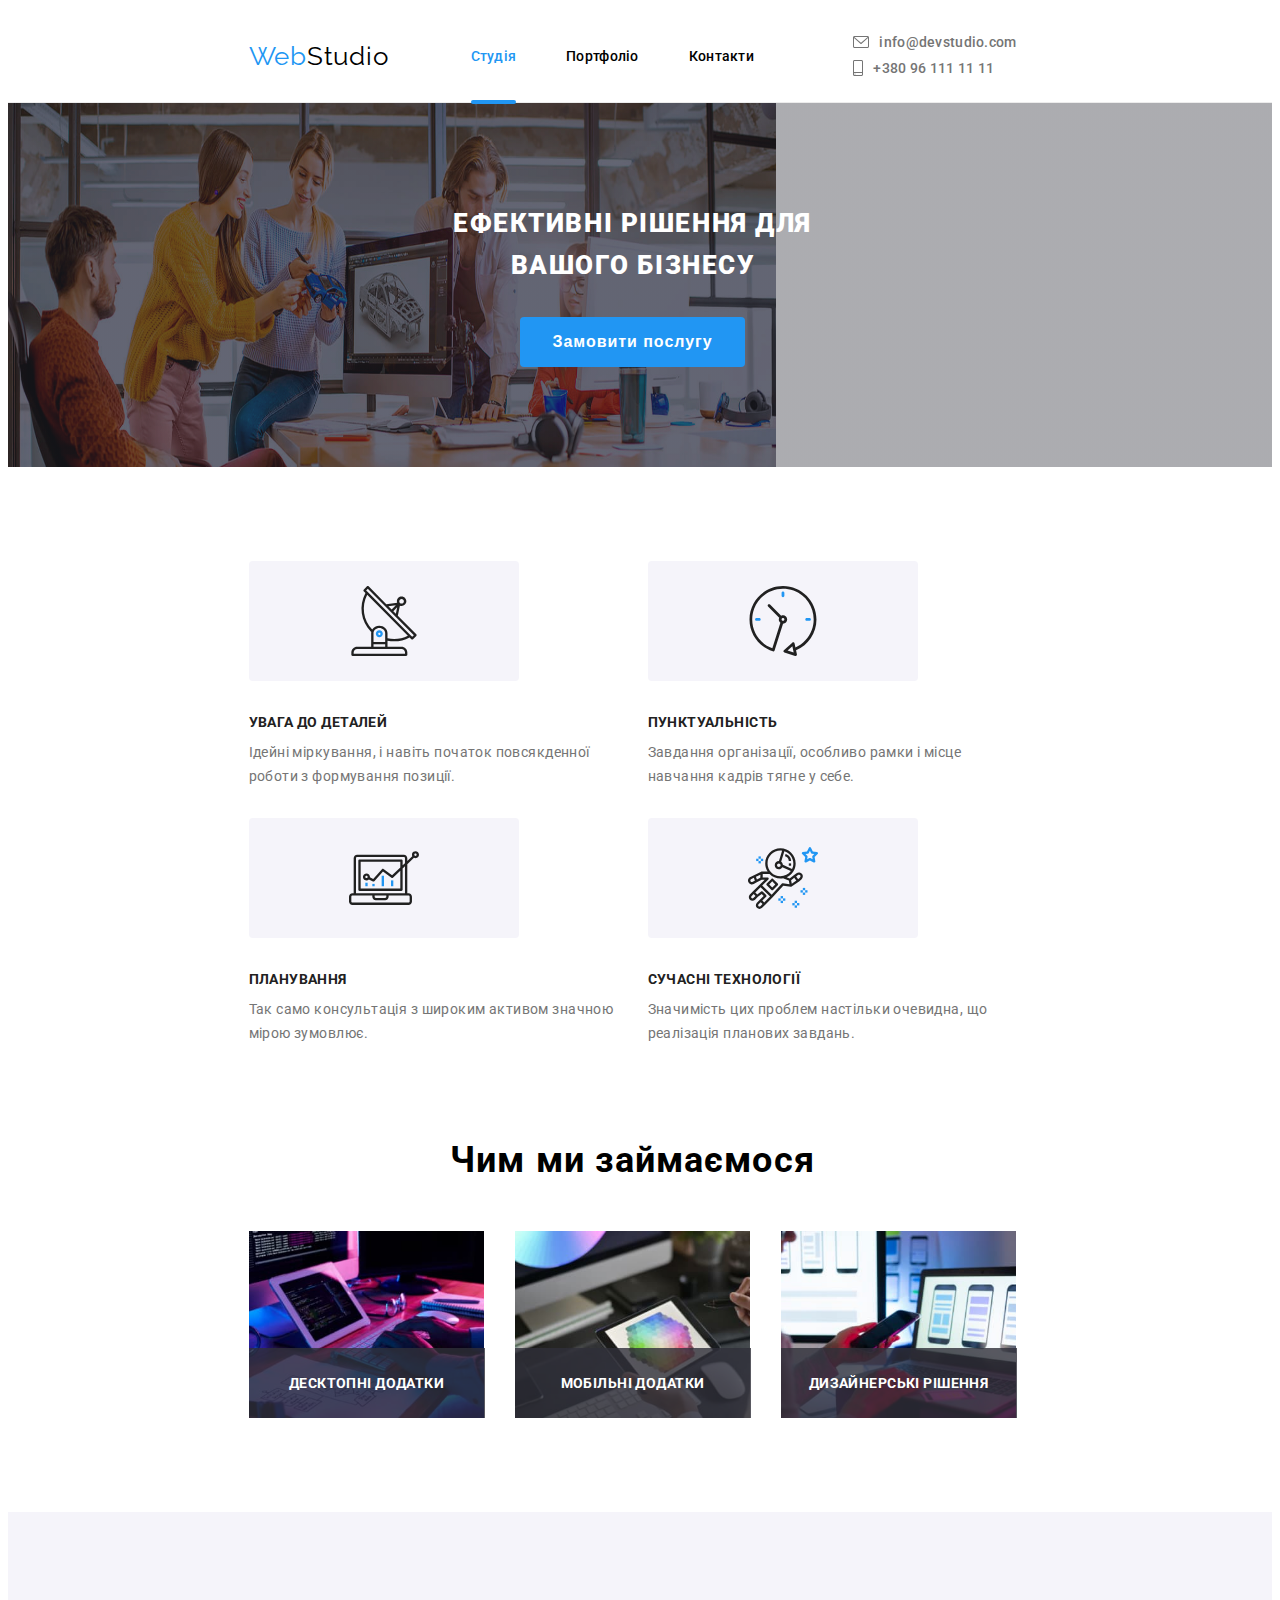
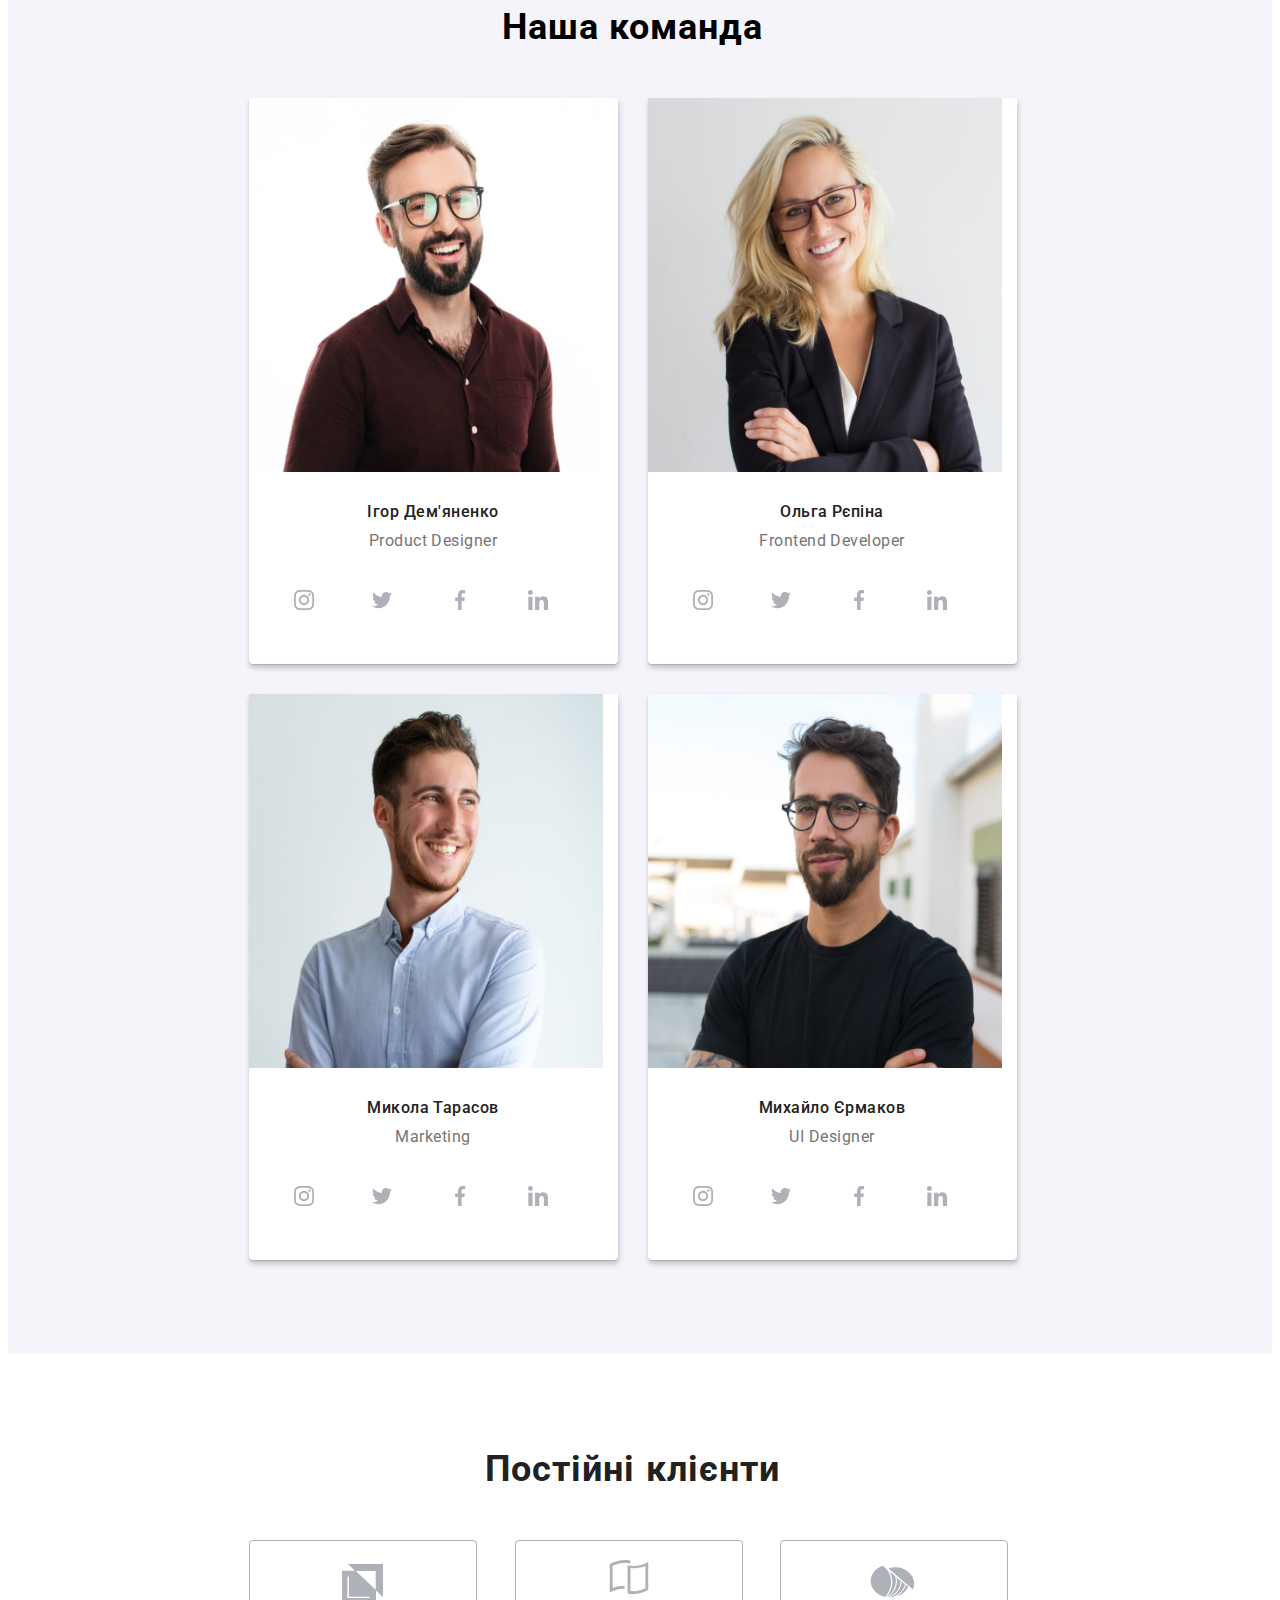
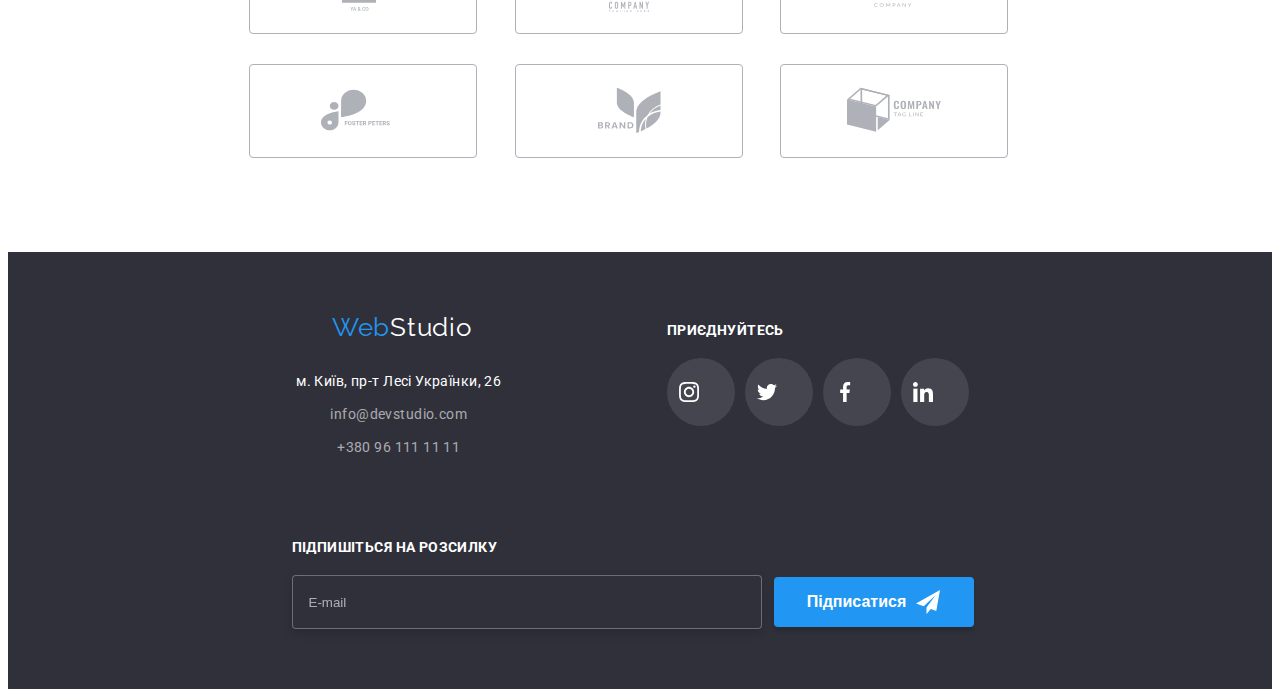
==== commit 760e02a5: "add adaptive" ====
--- a/index.html
+++ b/index.html
@@ -1,4 +1,4 @@
-<!DOCTYPE html>
+<!doctype html>
 <html lang="en">
   <head>
     <meta charset="UTF-8" />
@@ -59,6 +59,9 @@
             >
           </li>
         </ul>
+        <svg width="40" height="40" class="burger">
+          <use href="./images/icons.svg#icon-burger"></use>
+        </svg>
       </div>
     </header>
     <main>
@@ -67,7 +70,12 @@
           <h1 class="hero__title">
             Ефективні рішення для <br />вашого бізнесу
           </h1>
-          <button id="open-btn" class="hero__button" type="button" data-modal-open>
+          <button
+            id="open-btn"
+            class="hero__button"
+            type="button"
+            data-modal-open
+          >
             Замовити послугу
           </button>
         </div>
@@ -80,29 +88,28 @@
             <li class="special__item">
               <h3 class="special__title">Увага до деталей</h3>
               <p class="special__signature">
-                Ідейні міркування, і навіть початок <br />повсякденної роботи з
-                формування <br />позиції.
+                Ідейні міркування, і навіть початок повсякденної роботи з
+                формування позиції.
               </p>
             </li>
             <li class="special__item">
               <h3 class="special__title">Пунктуальність</h3>
               <p class="special__signature">
-                Завдання організації, особливо рамки <br />і місце навчання
-                кадрів тягне у себе.
+                Завдання організації, особливо рамки і місце навчання кадрів
+                тягне у себе.
               </p>
             </li>
             <li class="special__item">
               <h3 class="special__title">Планування</h3>
               <p class="special__signature">
-                Так само консультація з широким <br />активом значною мірою
-                зумовлює.
+                Так само консультація з широким активом значною мірою зумовлює.
               </p>
             </li>
             <li class="special__item">
               <h3 class="special__title">Сучасні технології</h3>
               <p class="special__signature">
-                Значимість цих проблем настільки <br />очевидна, що реалізація
-                планових <br />завдань.
+                Значимість цих проблем настільки очевидна, що реалізація
+                планових завдань.
               </p>
             </li>
           </ul>
@@ -407,19 +414,17 @@
     <footer class="footer">
       <div class="container">
         <div class="main-footer">
-          <a href="./index.html" class="footer__logo logo link">
-            <span class="logo__accent">Web</span>Studio
-          </a>
           <address class="address">
+            <a href="./index.html" class="footer__logo logo link">
+              <span class="logo__accent">Web</span>Studio
+            </a>
             <a
               class="address__link link"
               href="https://goo.gl/maps/UjFSazJfsUKvz2yS8"
               >м. Київ, пр-т Лесі Українки, 26</a
-            >
-            <br /><a class="address__link link" href="mailto:info@devstudio.com"
+            ><a class="address__link link" href="mailto:info@devstudio.com"
               >info@devstudio.com</a
-            >
-            <br /><a class="address__link link" href="tel:+380961111111"
+            ><a class="address__link link" href="tel:+380961111111"
               >+380 96 111 11 11</a
             >
           </address>
@@ -428,29 +433,57 @@
           <h4 class="footer-links__title">приєднуйтесь</h4>
           <ul class="social-links list">
             <li class="social-links__item">
-              <a href="#" class="social-links__link link social-links__link--bg">
-                <svg width="20" height="20" class="social-links__icon social-links__icon--white">
+              <a
+                href="#"
+                class="social-links__link link social-links__link--bg"
+              >
+                <svg
+                  width="20"
+                  height="20"
+                  class="social-links__icon social-links__icon--white"
+                >
                   <use href="./images/icons.svg#icon-inst"></use>
                 </svg>
               </a>
             </li>
             <li class="social-links__item">
-              <a href="#" class="social-links__link link social-links__link--bg">
-                <svg width="20" height="20" class="social-links__icon social-links__icon--white">
+              <a
+                href="#"
+                class="social-links__link link social-links__link--bg"
+              >
+                <svg
+                  width="20"
+                  height="20"
+                  class="social-links__icon social-links__icon--white"
+                >
                   <use href="./images/icons.svg#icon-twit"></use>
                 </svg>
               </a>
             </li>
             <li class="social-links__item">
-              <a href="#" class="social-links__link link social-links__link--bg">
-                <svg width="20" height="20" class="social-links__icon social-links__icon--white">
+              <a
+                href="#"
+                class="social-links__link link social-links__link--bg"
+              >
+                <svg
+                  width="20"
+                  height="20"
+                  class="social-links__icon social-links__icon--white"
+                >
                   <use href="./images/icons.svg#icon-facebook"></use>
                 </svg>
               </a>
             </li>
             <li class="social-links__item">
-              <a href="#" class="social-links__link link social-links__link--bg">
-                <svg width="20" height="20" class="social-links__icon social-links__icon--white">
+              <a
+                href="#"
+                class="social-links__link link social-links__link--bg"
+              >
+                <svg
+                  width="20"
+                  height="20"
+                  class="social-links__icon social-links__icon--white"
+                >
                   <use href="./images/icons.svg#icon-linkdn"></use>
                 </svg>
               </a>
@@ -479,49 +512,31 @@
       </button>
       <h3 class="popup__title">Залиште свої дані, ми вам передзвонимо</h3>
       <form method="post" class="popup__form">
-        <label for="" class="popup__label"
+        <label for="name" class="popup__label"
           >Ім'я
-          <svg class="popup__svg" id="svg1" class="svg" width="18" height="18">
+          <svg class="popup__svg" id="svg1" width="18" height="18">
             <use href="./images/icons.svg#icon-people"></use>
           </svg>
-          <input
-            id="input1"
-            class="popup__input"
-            type="text"
-            name="name"
-            id="name"
-          />
+          <input class="popup__input" type="text" name="name" id="name" />
         </label>
 
-        <label for="" class="popup__label"
+        <label for="tel" class="popup__label"
           >Телефон
-          <svg class="popup__svg" id="svg2" class="svg" width="18" height="18">
+          <svg class="popup__svg" id="svg2" width="18" height="18">
             <use href="./images/icons.svg#icon-phone"></use>
           </svg>
-          <input
-            id="input2"
-            class="popup__input"
-            type="tel"
-            name="tel"
-            id="tel"
-          />
+          <input class="popup__input" type="tel" name="tel" id="tel" />
         </label>
 
-        <label for="" class="popup__label"
+        <label for="email" class="popup__label"
           >Пошта
-          <svg class="popup__svg" id="svg3" class="svg" width="18" height="18">
+          <svg class="popup__svg" id="svg3" width="18" height="18">
             <use href="./images/icons.svg#icon-letter"></use>
           </svg>
-          <input
-            id="input3"
-            class="popup__input"
-            type="email"
-            name="email"
-            id="email"
-          />
+          <input class="popup__input" type="email" name="email" id="email" />
         </label>
 
-        <label for="" class="popup__label"
+        <label for="comment" class="popup__label"
           >Коментар
           <textarea
             class="popup__input popup__input--textarea"
--- a/css/main.min.css
+++ b/css/main.min.css
@@ -1 +1,1029 @@
-.footer-form__btn,.hero__button,.popup__button{background:#2196f3;border:none;color:#fff;border-radius:4px;font-size:16px;font-weight:700;line-height:1.875}.footer__logo,.logo__accent,.logo{font-family:Raleway;font-size:26px;letter-spacing:.78px;color:#000}body{font-family:"Roboto"}h1,h2,h3,h4,p{margin-top:0;margin-bottom:0}ul{margin-top:0;margin-bottom:0;padding-left:0}img{display:block;max-width:100%;height:auto}.list{list-style:none;padding:0}.link{text-decoration:none;color:#000}.visually-hidden{position:absolute;width:1px;height:1px;margin:-1px;border:0;padding:0;white-space:nowrap;-webkit-clip-path:inset(100%);clip-path:inset(100%);clip:rect(0 0 0 0);overflow:hidden}.container{width:1200px;margin:0 auto;padding:0 15px}.popup{position:fixed;background-color:#fff;border-radius:4px;-webkit-box-shadow:0px 2px 1px 0px rgba(0,0,0,.2),0px 1px 1px 0px rgba(0,0,0,.14),0px 1px 3px 0px rgba(0,0,0,.12);box-shadow:0px 2px 1px 0px rgba(0,0,0,.2),0px 1px 1px 0px rgba(0,0,0,.14),0px 1px 3px 0px rgba(0,0,0,.12);z-index:9999;left:50%;top:50%;-webkit-transform:translate(-50%, -50%) scale(1);-ms-transform:translate(-50%, -50%) scale(1);transform:translate(-50%, -50%) scale(1);padding:40px;width:528px;-webkit-transition:-webkit-transform 250ms cubic-bezier(0.4, 0, 0.2, 1);transition:-webkit-transform 250ms cubic-bezier(0.4, 0, 0.2, 1);transition:transform 250ms cubic-bezier(0.4, 0, 0.2, 1);transition:transform 250ms cubic-bezier(0.4, 0, 0.2, 1), -webkit-transform 250ms cubic-bezier(0.4, 0, 0.2, 1)}.overlay{height:100vh;width:100%;background-color:rgba(0,0,0,.2);position:fixed;top:0;left:0;z-index:9998;opacity:1;-webkit-transition:opactiy 250ms cubic-bezier(0.4, 0, 0.2, 1);transition:opactiy 250ms cubic-bezier(0.4, 0, 0.2, 1)}.overlay .is-hidden{opacity:0}.is-hidden{-webkit-transform:translate(-50%, -50%) scale(0);-ms-transform:translate(-50%, -50%) scale(0);transform:translate(-50%, -50%) scale(0);pointer-events:none}.no-scroll{overflow:hidden}.popup__close-btn{outline:none;border:none;background-color:rgba(0,0,0,0);border-radius:50%;position:absolute;top:8px;right:8px;padding:6px;display:-webkit-box;display:-ms-flexbox;display:flex;-webkit-box-align:center;-ms-flex-align:center;align-items:center;-webkit-box-pack:center;-ms-flex-pack:center;justify-content:center;-webkit-transition:outline 250ms cubic-bezier(0.4, 0, 0.2, 1);transition:outline 250ms cubic-bezier(0.4, 0, 0.2, 1)}.popup__close-btn svg{fill:#000;-webkit-transition:fill 250ms cubic-bezier(0.4, 0, 0.2, 1);transition:fill 250ms cubic-bezier(0.4, 0, 0.2, 1)}.popup__close-btn:hover,.popup__close-btn:focus{cursor:pointer;outline:1px solid rgba(0,0,0,.1)}.popup__close-btn:hover svg{fill:#2196f3}.popup__title{color:#212121;font-size:20px;font-weight:700;line-height:normal;letter-spacing:.6px;text-align:center}.popup__form{display:-webkit-box;display:-ms-flexbox;display:flex;-webkit-box-orient:vertical;-webkit-box-direction:normal;-ms-flex-direction:column;flex-direction:column;gap:10px;margin-top:12px}.popup__label{color:#757575;font-family:Roboto;font-size:12px;font-style:normal;font-weight:400;line-height:normal;letter-spacing:.12px;display:-webkit-box;display:-ms-flexbox;display:flex;-webkit-box-orient:vertical;-webkit-box-direction:normal;-ms-flex-direction:column;flex-direction:column;position:relative}.popup__label:focus-within .popup__svg,.popup__label:hover .popup__svg{fill:#2196f3}.popup__svg{position:absolute;left:12px;top:50%;fill:#212121;-webkit-transition:fill 250ms cubic-bezier(0.4, 0, 0.2, 1);transition:fill 250ms cubic-bezier(0.4, 0, 0.2, 1)}.popup__input{border-radius:4px;border:1px solid rgba(33,33,33,.2);padding:11px 42px;margin-top:4px;-webkit-transition:outline 250ms cubic-bezier(0.4, 0, 0.2, 1);transition:outline 250ms cubic-bezier(0.4, 0, 0.2, 1)}.popup__input:hover,.popup__input:focus{outline:1px solid #2196f3}.popup__input::-webkit-input-placeholder{color:rgba(117,117,117,.5);font-family:Roboto;font-size:12px;font-style:normal;font-weight:400;line-height:normal;letter-spacing:.12px;position:relative}.popup__input::-moz-placeholder{color:rgba(117,117,117,.5);font-family:Roboto;font-size:12px;font-style:normal;font-weight:400;line-height:normal;letter-spacing:.12px;position:relative}.popup__input:-ms-input-placeholder{color:rgba(117,117,117,.5);font-family:Roboto;font-size:12px;font-style:normal;font-weight:400;line-height:normal;letter-spacing:.12px;position:relative}.popup__input::-ms-input-placeholder{color:rgba(117,117,117,.5);font-family:Roboto;font-size:12px;font-style:normal;font-weight:400;line-height:normal;letter-spacing:.12px;position:relative}.popup__input::placeholder{color:rgba(117,117,117,.5);font-family:Roboto;font-size:12px;font-style:normal;font-weight:400;line-height:normal;letter-spacing:.12px;position:relative}.popup__input--textarea{padding:11px 12px;resize:none}.popup__checkbox-container{display:-webkit-box;display:-ms-flexbox;display:flex;-webkit-box-align:center;-ms-flex-align:center;align-items:center;margin-top:20px;margin-bottom:30px;gap:7px;-webkit-box-pack:center;-ms-flex-pack:center;justify-content:center}.popup__policy-label{color:#757575;font-family:Roboto;font-size:14px;font-style:normal;font-weight:400;line-height:24px;letter-spacing:.42px}.popup__policy-label a{color:#2196f3}.popup__button{display:block;padding:10px 52px;font-family:inherit;letter-spacing:.96px;margin:0 auto;-webkit-transition:opacity 250ms cubic-bezier(0.4, 0, 0.2, 1);transition:opacity 250ms cubic-bezier(0.4, 0, 0.2, 1)}.popup__button:hover,.popup__button:focus{opacity:.7;cursor:pointer}input[type=checkbox]{appearance:none;-webkit-appearance:none;-moz-appearance:none;width:16px;height:15px;border-radius:2px;border:1px solid #333;cursor:pointer;outline:none;position:relative}input[type=checkbox]:checked{background-color:#2196f3;border:1px solid #2196f3}input[type=checkbox]:checked::after{content:url("data:image/svg+xml;charset=UTF-8,<svg style='position: relative; bottom: 2px; left: 1px' xmlns='http://www.w3.org/2000/svg' width='13' height='10' fill='white' viewBox='0 0 13 10'><path d='M1.95703 4.75166L1.88825 4.68604L1.81923 4.75141L0.93123 5.59258L0.854858 5.66492L0.930974 5.73753L4.42671 9.07236L4.49574 9.1382L4.56476 9.07236L12.069 1.91352L12.1449 1.84116L12.069 1.76881L11.1873 0.927644L11.1183 0.861826L11.0493 0.927611L4.49577 7.17353L1.95703 4.75166Z'/></svg>")}.social-links{display:-webkit-box;display:-ms-flexbox;display:flex;gap:10px;-webkit-box-pack:center;-ms-flex-pack:center;justify-content:center}.social-links__link{display:-webkit-box;display:-ms-flexbox;display:flex;-webkit-box-align:center;-ms-flex-align:center;align-items:center;border-radius:50%;padding:12px;-webkit-transition:background-color 250ms cubic-bezier(0.4, 0, 0.2, 1);transition:background-color 250ms cubic-bezier(0.4, 0, 0.2, 1);width:44px;height:44px}.social-links__link:hover,.social-links__link:focus{background-color:#2196f3;cursor:pointer}.social-links__link:hover svg{fill:#fff}.social-links__icon{fill:#afb1b8;-webkit-transition:fill 250ms cubic-bezier(0.4, 0, 0.2, 1);transition:fill 250ms cubic-bezier(0.4, 0, 0.2, 1)}.social-links__link--bg{background-color:rgba(255,255,255,.1)}.social-links__icon--white{fill:#fff}.logo{margin-right:93px}.logo__accent{color:#2196f3}.footer__logo{color:#fff}.nav__link--current{color:#2196f3}.nav__link--current::before{content:"";position:absolute;display:inline-block;border-bottom:4px solid #2196f3;border-radius:2px;width:100%;top:45px;-webkit-transition:-webkit-transform 250ms cubic-bezier(0.4, 0, 0.2, 1);transition:-webkit-transform 250ms cubic-bezier(0.4, 0, 0.2, 1);transition:transform 250ms cubic-bezier(0.4, 0, 0.2, 1);transition:transform 250ms cubic-bezier(0.4, 0, 0.2, 1), -webkit-transform 250ms cubic-bezier(0.4, 0, 0.2, 1)}.nav__link--current:hover::before,.nav__link--current:focus::before{-webkit-transform:translateY(-30px);-ms-transform:translateY(-30px);transform:translateY(-30px)}.header{padding-top:24px;padding-bottom:25px;border-bottom:1px solid #ececec}.header .container{display:-webkit-box;display:-ms-flexbox;display:flex;-webkit-box-align:center;-ms-flex-align:center;align-items:center}.nav__list,.contacts-list{display:-webkit-box;display:-ms-flexbox;display:flex;gap:50px}.contacts-list{margin-left:auto}.contacts-list__svg{fill:#757575;-webkit-transition:fill 250ms cubic-bezier(0.4, 0, 0.2, 1);transition:fill 250ms cubic-bezier(0.4, 0, 0.2, 1)}.nav__link{position:relative}.nav__link,.contacts-list__link{font-size:14px;line-height:normal;letter-spacing:0.28px;text-transform:none;font-weight:500;-webkit-transition:color 250ms cubic-bezier(0.4, 0, 0.2, 1);transition:color 250ms cubic-bezier(0.4, 0, 0.2, 1)}.nav__link:hover,.nav__link:focus,.contacts-list__link:hover,.contacts-list__link:focus{color:#2196f3}.nav__link:hover .contacts-list__svg,.contacts-list__link:hover .contacts-list__svg{fill:#2196f3}.contacts-list__link{color:#757575;display:-webkit-box;display:-ms-flexbox;display:flex;-webkit-box-align:center;-ms-flex-align:center;align-items:center;gap:10px}.hero{background:-webkit-gradient(linear, left top, left bottom, from(rgba(47, 48, 58, 0.4)), to(rgba(47, 48, 58, 0.4))),url(../images/bg.png) no-repeat;background:linear-gradient(rgba(47, 48, 58, 0.4), rgba(47, 48, 58, 0.4)),url(../images/bg.png) no-repeat;background-size:cover;padding-top:200px;padding-bottom:200px}.hero__title{color:#fff;text-align:center;font-size:44px;line-height:1.36364;letter-spacing:2.64px;text-transform:uppercase;font-weight:900;margin-bottom:30px}.hero__button{display:block;padding:10px 32px;border-radius:4px;letter-spacing:.96px;margin:0 auto;-webkit-transition:opacity 250ms cubic-bezier(0.4, 0, 0.2, 1);transition:opacity 250ms cubic-bezier(0.4, 0, 0.2, 1)}.hero__button:hover,.hero__button:focus{opacity:.7;cursor:pointer}.special{padding-top:94px;padding-bottom:94px}.special__list{display:-webkit-box;display:-ms-flexbox;display:flex;gap:30px}.special__item{font-size:14px;line-height:normal;letter-spacing:0.42px;text-transform:uppercase;color:#212121;-ms-flex-preferred-size:calc((100% - 30px*(4 - 1))/4);flex-basis:calc((100% - 30px*(4 - 1))/4)}.special__item::before{content:"";display:inline-block;background-color:#f5f4fa;background-repeat:no-repeat;width:270px;height:120px;background-position:center;border-radius:4px}.special__item:nth-child(1)::before{background-image:url("../images/antenna.svg")}.special__item:nth-child(2)::before{background-image:url("../images/clock.svg")}.special__item:nth-child(3)::before{background-image:url("../images/diagram.svg")}.special__item:nth-child(4)::before{background-image:url("../images/astronaut.svg")}.special__title{font-size:14px;margin-bottom:10px;margin-top:30px}.special__signature{color:#757575;font-size:14px;line-height:1.71429;letter-spacing:0.42px;text-transform:none}.what-we-doing{padding-bottom:94px}.what-we-doing__list{display:-webkit-box;display:-ms-flexbox;display:flex;gap:30px}.what-we-doing__item{-ms-flex-preferred-size:calc((100% - 20px*(3 - 1))/3);flex-basis:calc((100% - 20px*(3 - 1))/3);position:relative}.what-we-doing__name{width:100%;background-color:rgba(47,48,58,.8);position:absolute;bottom:0;color:#fff;text-align:center;font-size:14px;line-height:normal;letter-spacing:0.42px;text-transform:uppercase;font-weight:700;padding:27px 0}.what-we-doing__title{text-align:center;font-size:36px;line-height:normal;letter-spacing:1.08px;text-transform:none;margin-bottom:50px}.our-team{background:#f5f4fa;padding-top:94px;padding-bottom:94px}.our-team__title{text-align:center;font-size:36px;line-height:normal;letter-spacing:1.08px;text-transform:none;margin-bottom:50px}.our-team__list{display:-webkit-box;display:-ms-flexbox;display:flex;gap:30px;text-align:center}.our-team__item{background-color:#fff;padding-bottom:30px;border-radius:0 0 4px 4px;-webkit-box-shadow:1px 4px 6px 0px rgba(0,0,0,.16),0px 4px 4px 0px rgba(0,0,0,.06),0px 1px 1px 0px rgba(0,0,0,.12);box-shadow:1px 4px 6px 0px rgba(0,0,0,.16),0px 4px 4px 0px rgba(0,0,0,.06),0px 1px 1px 0px rgba(0,0,0,.12)}.our-team__img{width:270px;height:260px;margin-bottom:30px}.our-team__name,.our-team__profession{color:#212121;font-size:16px;line-height:normal;letter-spacing:0.48px;text-transform:none;font-size:16px;font-weight:500;letter-spacing:.48px}.our-team__profession{margin-top:10px;color:#757575;font-weight:400}.our-team__social-links{margin-top:16px}.regular-customers{text-align:center;padding-top:94px;padding-bottom:94px}.regular-customers__title{color:#212121;text-align:center;font-size:36px;line-height:normal;letter-spacing:1.08px;text-transform:none;font-weight:700}.regular-customers__list{display:-webkit-box;display:-ms-flexbox;display:flex;gap:30px;-webkit-box-pack:center;-ms-flex-pack:center;justify-content:center;margin-top:50px}.regular-customers__link{display:-webkit-box;display:-ms-flexbox;display:flex;-webkit-box-align:center;-ms-flex-align:center;align-items:center;width:170px;height:92px;border:1px solid #afb1b8;border-radius:4px;-webkit-transition:border 250ms cubic-bezier(0.4, 0, 0.2, 1);transition:border 250ms cubic-bezier(0.4, 0, 0.2, 1)}.regular-customers__link:hover{border:1px solid #2196f3}.regular-customers__link svg{fill:#afb1b8;-webkit-transition:fill 250ms cubic-bezier(0.4, 0, 0.2, 1);transition:fill 250ms cubic-bezier(0.4, 0, 0.2, 1)}.regular-customers__link:hover svg{fill:#2196f3}.footer{background:#2f303a;padding-top:60px;padding-bottom:60px}.footer .container{display:-webkit-box;display:-ms-flexbox;display:flex;gap:70px}.address{margin-top:20px}.address__link{color:rgba(255,255,255,.6);font-size:14px;line-height:1.71429;letter-spacing:0.42px;text-transform:none;-webkit-transition:color 250ms cubic-bezier(0.4, 0, 0.2, 1);transition:color 250ms cubic-bezier(0.4, 0, 0.2, 1)}.address__link:first-child{color:#fff}.address__link:hover{color:#2196f3}.footer-links,.footer-form{padding-top:10px}.footer-links__title,.footer-form__title{color:#fff;font-size:14px;line-height:normal;letter-spacing:0.42px;text-transform:uppercase;padding-bottom:20px}.footer__form-btn{margin-left:23px}.footer-form__form{display:-webkit-box;display:-ms-flexbox;display:flex;gap:12px}.footer-form__input{width:358px;height:50px;border:1px solid rgba(255,255,255,.3);-webkit-filter:drop-shadow(0px 4px 4px rgba(0, 0, 0, 0.15));filter:drop-shadow(0px 4px 4px rgba(0, 0, 0, 0.15));border-radius:4px;background-color:#2f303a;color:rgba(255,255,255,.6);padding-left:16px;margin-bottom:20px;-webkit-transition:border-color 250ms cubic-bezier(0.4, 0, 0.2, 1);transition:border-color 250ms cubic-bezier(0.4, 0, 0.2, 1)}.footer-form__input:hover,.footer-form__input:focus{outline:none;border-color:#2196f3}.footer-form__input::-webkit-input-placeholder{color:rgba(255,255,255,.6)}.footer-form__input::-moz-placeholder{color:rgba(255,255,255,.6)}.footer-form__input:-ms-input-placeholder{color:rgba(255,255,255,.6)}.footer-form__input::-ms-input-placeholder{color:rgba(255,255,255,.6)}.footer-form__input::placeholder{color:rgba(255,255,255,.6)}.footer-form__btn{width:200px;height:50px;-webkit-box-shadow:0px 4px 4px rgba(0,0,0,.15);box-shadow:0px 4px 4px rgba(0,0,0,.15);display:-webkit-box;display:-ms-flexbox;display:flex;-webkit-box-align:center;-ms-flex-align:center;align-items:center;-webkit-box-pack:center;-ms-flex-pack:center;justify-content:center;gap:10px;-webkit-transition:background-color 250ms cubic-bezier(0.4, 0, 0.2, 1);transition:background-color 250ms cubic-bezier(0.4, 0, 0.2, 1)}.footer-form__btn::after{content:"";display:inline-block;width:24px;height:24px;background-image:url(../images/icon-send.svg)}.footer-form__btn:hover,.footer-form__btn:focus{background-color:#188ce8;cursor:pointer}.footer-form__btn:active{-webkit-transform:scale(0.9);-ms-transform:scale(0.9);transform:scale(0.9)}.projects{padding-top:93px;padding-bottom:95px}.filters{display:-webkit-box;display:-ms-flexbox;display:flex;gap:8px;-webkit-box-pack:center;-ms-flex-pack:center;justify-content:center;margin-bottom:50px}.filters__btn{border:none;min-width:73px;font-family:Roboto;border-radius:4px;padding:6px 22px;background-color:#fff;color:#212121;font-weight:500;line-height:1.625;letter-spacing:.48px;-webkit-transition:background-color 250ms cubic-bezier(0.4, 0, 0.2, 1),-webkit-box-shadow 250ms cubic-bezier(0.4, 0, 0.2, 1);transition:background-color 250ms cubic-bezier(0.4, 0, 0.2, 1),-webkit-box-shadow 250ms cubic-bezier(0.4, 0, 0.2, 1);transition:background-color 250ms cubic-bezier(0.4, 0, 0.2, 1),box-shadow 250ms cubic-bezier(0.4, 0, 0.2, 1);transition:background-color 250ms cubic-bezier(0.4, 0, 0.2, 1),box-shadow 250ms cubic-bezier(0.4, 0, 0.2, 1),-webkit-box-shadow 250ms cubic-bezier(0.4, 0, 0.2, 1)}.filters__btn:hover,.filters__btn:focus{background-color:#2196f3;color:#fff;-webkit-box-shadow:0px 2px 2px 0px rgba(0,0,0,.12),0px 1px 2px 0px rgba(0,0,0,.08),0px 3px 1px 0px rgba(0,0,0,.1);box-shadow:0px 2px 2px 0px rgba(0,0,0,.12),0px 1px 2px 0px rgba(0,0,0,.08),0px 3px 1px 0px rgba(0,0,0,.1);cursor:pointer}.filters__btn--active{background:#2196f3;color:#fff;-webkit-box-shadow:0px 2px 2px 0px rgba(0,0,0,.12),0px 1px 2px 0px rgba(0,0,0,.08),0px 3px 1px 0px rgba(0,0,0,.1);box-shadow:0px 2px 2px 0px rgba(0,0,0,.12),0px 1px 2px 0px rgba(0,0,0,.08),0px 3px 1px 0px rgba(0,0,0,.1)}.filters__btn--padding{padding:6px 25px}.projects__list{display:-webkit-box;display:-ms-flexbox;display:flex;gap:30px;-ms-flex-wrap:wrap;flex-wrap:wrap}.projects__item{-ms-flex-preferred-size:calc((100% - 30px*(3 - 1))/3);flex-basis:calc((100% - 30px*(3 - 1))/3)}.projects__content{display:block;-webkit-transition:-webkit-box-shadow 250ms cubic-bezier(0.4, 0, 0.2, 1);transition:-webkit-box-shadow 250ms cubic-bezier(0.4, 0, 0.2, 1);transition:box-shadow 250ms cubic-bezier(0.4, 0, 0.2, 1);transition:box-shadow 250ms cubic-bezier(0.4, 0, 0.2, 1), -webkit-box-shadow 250ms cubic-bezier(0.4, 0, 0.2, 1)}.projects__content:hover,.projects__content:focus{-webkit-box-shadow:1px 4px 6px 0px rgba(0,0,0,.16),0px 4px 4px 0px rgba(0,0,0,.06),0px 1px 1px 0px rgba(0,0,0,.12);box-shadow:1px 4px 6px 0px rgba(0,0,0,.16),0px 4px 4px 0px rgba(0,0,0,.06),0px 1px 1px 0px rgba(0,0,0,.12)}.projects__content:hover .projects__hover-content,.projects__content:focus .projects__hover-content{-webkit-transform:translateY(-100%);-ms-transform:translateY(-100%);transform:translateY(-100%)}.projects__title{color:#212121;font-size:18px;line-height:2;letter-spacing:1.08px;text-transform:none;padding-top:20px;padding-left:24px;padding-right:24px}.projects__signature{color:#757575;line-height:1.875;letter-spacing:.48px;padding-bottom:20px;padding-left:24px;padding-right:24px}.projects__img-container{max-height:294px;position:relative;overflow:hidden}.projects__hover-content{background-image:-webkit-gradient(linear, left top, left bottom, from(rgba(33, 150, 243, 0.9)), to(rgba(33, 150, 243, 0.9)));background-image:linear-gradient(rgba(33, 150, 243, 0.9), rgba(33, 150, 243, 0.9));height:100%;width:100%;position:absolute;color:#fff;padding:63px 24px;font-size:18px;line-height:1.55;letter-spacing:.54px;-webkit-transition:-webkit-transform 250ms cubic-bezier(0.4, 0, 0.2, 1);transition:-webkit-transform 250ms cubic-bezier(0.4, 0, 0.2, 1);transition:transform 250ms cubic-bezier(0.4, 0, 0.2, 1);transition:transform 250ms cubic-bezier(0.4, 0, 0.2, 1), -webkit-transform 250ms cubic-bezier(0.4, 0, 0.2, 1)}/*# sourceMappingURL=main.min.css.map */+.footer-form__btn, .hero__button, .popup__button {
+  background: #2196f3;
+  border: none;
+  color: #fff;
+  border-radius: 4px;
+  font-size: 16px;
+  font-weight: 700;
+  line-height: 1.875;
+}
+
+.footer__logo, .logo__accent, .logo {
+  font-family: Raleway;
+  font-size: 26px;
+  letter-spacing: 0.78px;
+  color: #000;
+}
+
+body {
+  font-family: "Roboto";
+}
+
+::-webkit-scrollbar {
+  display: none;
+}
+@media screen and (min-width: 1440px) {
+  ::-webkit-scrollbar {
+    display: block;
+  }
+}
+
+h1,
+h2,
+h3,
+h4,
+p {
+  margin-top: 0;
+  margin-bottom: 0;
+}
+
+ul {
+  margin-top: 0;
+  margin-bottom: 0;
+  padding-left: 0;
+}
+
+img {
+  display: block;
+  max-width: 100%;
+  height: auto;
+}
+
+.list {
+  list-style: none;
+  padding: 0;
+}
+
+.link {
+  text-decoration: none;
+  color: #000;
+}
+
+.visually-hidden {
+  position: absolute;
+  width: 1px;
+  height: 1px;
+  margin: -1px;
+  border: 0;
+  padding: 0;
+  white-space: nowrap;
+  clip-path: inset(100%);
+  clip: rect(0 0 0 0);
+  overflow: hidden;
+}
+
+.container {
+  width: 480px;
+  margin: 0 auto;
+  padding: 0 15px;
+}
+@media screen and (min-width: 768px) {
+  .container {
+    width: 768px;
+    padding-right: 30px;
+  }
+}
+@media screen and (min-width: 1440px) {
+  .container {
+    width: 1200px;
+  }
+}
+
+.popup {
+  position: fixed;
+  background-color: #fff;
+  border-radius: 4px;
+  box-shadow: 0px 2px 1px 0px rgba(0, 0, 0, 0.2), 0px 1px 1px 0px rgba(0, 0, 0, 0.14), 0px 1px 3px 0px rgba(0, 0, 0, 0.12);
+  z-index: 9999;
+  left: 50%;
+  top: 50%;
+  transform: translate(-50%, -50%) scale(1);
+  padding: 40px;
+  width: 450px;
+  transition: transform 250ms cubic-bezier(0.4, 0, 0.2, 1);
+}
+@media screen and (min-width: 1440px) {
+  .popup {
+    width: 528px;
+  }
+}
+
+.overlay {
+  height: 100vh;
+  width: 100%;
+  background-color: rgba(0, 0, 0, 0.2);
+  position: fixed;
+  top: 0;
+  left: 0;
+  z-index: 9998;
+  opacity: 1;
+  transition: opactiy 250ms cubic-bezier(0.4, 0, 0.2, 1);
+}
+.overlay .is-hidden {
+  opacity: 0;
+}
+
+.is-hidden {
+  transform: translate(-50%, -50%) scale(0);
+  pointer-events: none;
+}
+
+.no-scroll {
+  overflow: hidden;
+}
+
+.popup__close-btn {
+  outline: none;
+  border: none;
+  background-color: transparent;
+  border-radius: 50%;
+  position: absolute;
+  top: 8px;
+  right: 8px;
+  padding: 6px;
+  display: flex;
+  align-items: center;
+  justify-content: center;
+  transition: outline 250ms cubic-bezier(0.4, 0, 0.2, 1);
+}
+.popup__close-btn svg {
+  fill: #000;
+  transition: fill 250ms cubic-bezier(0.4, 0, 0.2, 1);
+}
+.popup__close-btn:hover, .popup__close-btn:focus {
+  cursor: pointer;
+  outline: 1px solid rgba(0, 0, 0, 0.1);
+}
+.popup__close-btn:hover svg {
+  fill: #2196f3;
+}
+
+.popup__title {
+  color: #212121;
+  font-size: 20px;
+  font-weight: 700;
+  line-height: normal;
+  letter-spacing: 0.6px;
+  text-align: center;
+}
+
+.popup__form {
+  display: flex;
+  flex-direction: column;
+  gap: 10px;
+  margin-top: 12px;
+}
+
+.popup__label {
+  color: #757575;
+  font-size: 12px;
+  font-style: normal;
+  font-weight: 400;
+  line-height: normal;
+  letter-spacing: 0.12px;
+  display: flex;
+  flex-direction: column;
+  position: relative;
+}
+.popup__label:focus-within .popup__svg, .popup__label:hover .popup__svg {
+  fill: #2196f3;
+}
+
+.popup__svg {
+  position: absolute;
+  left: 12px;
+  top: 50%;
+  fill: #212121;
+  transition: fill 250ms cubic-bezier(0.4, 0, 0.2, 1);
+}
+
+.popup__input {
+  border-radius: 4px;
+  border: 1px solid rgba(33, 33, 33, 0.2);
+  padding: 11px 42px;
+  margin-top: 4px;
+  transition: outline 250ms cubic-bezier(0.4, 0, 0.2, 1);
+}
+.popup__input:hover, .popup__input:focus {
+  outline: 1px solid #2196f3;
+}
+.popup__input::placeholder {
+  color: rgba(117, 117, 117, 0.5);
+  font-family: Roboto;
+  font-size: 12px;
+  font-style: normal;
+  font-weight: 400;
+  line-height: normal;
+  letter-spacing: 0.12px;
+  position: relative;
+}
+
+.popup__input--textarea {
+  padding: 11px 12px;
+  resize: none;
+}
+
+.popup__checkbox-container {
+  display: flex;
+  align-items: center;
+  margin-top: 20px;
+  margin-bottom: 30px;
+  gap: 7px;
+  justify-content: center;
+}
+
+.popup__policy-label {
+  color: #757575;
+  font-size: 12px;
+  letter-spacing: 0.36px;
+  font-style: normal;
+  font-weight: 400;
+  line-height: 24px;
+}
+@media screen and (min-width: 1440px) {
+  .popup__policy-label {
+    font-size: 14px;
+    letter-spacing: 0.42px;
+  }
+}
+.popup__policy-label a {
+  color: #2196f3;
+}
+
+.popup__button {
+  display: block;
+  padding: 10px 52px;
+  font-family: inherit;
+  letter-spacing: 0.96px;
+  margin: 0 auto;
+  transition: opacity 250ms cubic-bezier(0.4, 0, 0.2, 1);
+}
+.popup__button:hover, .popup__button:focus {
+  opacity: 0.7;
+  cursor: pointer;
+}
+
+input[type=checkbox] {
+  appearance: none;
+  -webkit-appearance: none;
+  -moz-appearance: none;
+  width: 16px;
+  height: 15px;
+  border-radius: 2px;
+  border: 1px solid #333;
+  cursor: pointer;
+  outline: none;
+  position: relative;
+}
+input[type=checkbox]:checked {
+  background-color: #2196f3;
+  border: 1px solid #2196f3;
+}
+input[type=checkbox]:checked::after {
+  content: url("data:image/svg+xml;charset=UTF-8,<svg style='position: relative; bottom: 2px; left: 1px' xmlns='http://www.w3.org/2000/svg' width='13' height='10' fill='white' viewBox='0 0 13 10'><path d='M1.95703 4.75166L1.88825 4.68604L1.81923 4.75141L0.93123 5.59258L0.854858 5.66492L0.930974 5.73753L4.42671 9.07236L4.49574 9.1382L4.56476 9.07236L12.069 1.91352L12.1449 1.84116L12.069 1.76881L11.1873 0.927644L11.1183 0.861826L11.0493 0.927611L4.49577 7.17353L1.95703 4.75166Z'/></svg>");
+}
+
+.social-links {
+  display: flex;
+  gap: 10px;
+  justify-content: center;
+}
+
+.social-links__link {
+  display: flex;
+  align-items: center;
+  border-radius: 50%;
+  padding: 12px;
+  transition: background-color 250ms cubic-bezier(0.4, 0, 0.2, 1);
+  width: 44px;
+  height: 44px;
+}
+.social-links__link:hover, .social-links__link:focus {
+  background-color: #2196f3;
+  cursor: pointer;
+}
+.social-links__link:hover svg {
+  fill: #fff;
+}
+
+.social-links__icon {
+  fill: #afb1b8;
+  transition: fill 250ms cubic-bezier(0.4, 0, 0.2, 1);
+}
+
+.social-links__link--bg {
+  background-color: rgba(255, 255, 255, 0.1);
+}
+
+.social-links__icon--white {
+  fill: #fff;
+}
+
+.logo {
+  font-style: normal;
+  width: 134px;
+  height: 28px;
+}
+@media screen and (min-width: 768px) {
+  .logo {
+    margin-right: 88px;
+  }
+}
+@media screen and (min-width: 1440px) {
+  .logo {
+    width: 145px;
+    height: 31px;
+    margin-right: 93px;
+  }
+}
+
+.logo__accent {
+  color: #2196f3;
+}
+
+.footer__logo {
+  color: #fff;
+}
+
+.nav__link--current {
+  color: #2196f3;
+}
+.nav__link--current::before {
+  content: "";
+  position: absolute;
+  display: inline-block;
+  border-bottom: 4px solid #2196f3;
+  border-radius: 2px;
+  width: 100%;
+  transition: transform 250ms cubic-bezier(0.4, 0, 0.2, 1);
+}
+@media screen and (min-width: 768px) {
+  .nav__link--current::before {
+    bottom: -40px;
+  }
+}
+@media screen and (min-width: 1440px) {
+  .nav__link--current::before {
+    bottom: -34px;
+  }
+}
+.nav__link--current:hover::before, .nav__link--current:focus::before {
+  transform: translateY(-30px);
+}
+
+.header {
+  padding: 16px 0;
+  border-bottom: 1px solid #ececec;
+}
+@media screen and (min-width: 768px) {
+  .header {
+    padding: 26px 0;
+  }
+}
+.header .container {
+  display: flex;
+  align-items: center;
+  justify-content: space-between;
+}
+@media screen and (min-width: 1440px) {
+  .header .container {
+    justify-content: center;
+  }
+}
+
+.nav__list,
+.contacts-list {
+  display: none;
+}
+@media screen and (min-width: 768px) {
+  .nav__list,
+  .contacts-list {
+    display: flex;
+    gap: 50px;
+  }
+}
+
+.contacts-list {
+  margin-left: auto;
+  flex-direction: column;
+  gap: 10px;
+}
+@media screen and (min-width: 1440px) {
+  .contacts-list {
+    flex-direction: row;
+  }
+}
+
+.contacts-list__svg {
+  fill: #757575;
+  transition: fill 250ms cubic-bezier(0.4, 0, 0.2, 1);
+}
+
+.nav__link {
+  position: relative;
+}
+
+.nav__link,
+.contacts-list__link {
+  font-size: 14px;
+  line-height: normal;
+  letter-spacing: 0.28px;
+  text-transform: none;
+  font-weight: 500;
+  transition: color 250ms cubic-bezier(0.4, 0, 0.2, 1);
+}
+.nav__link:hover, .nav__link:focus,
+.contacts-list__link:hover,
+.contacts-list__link:focus {
+  color: #2196f3;
+}
+.nav__link:hover .contacts-list__svg,
+.contacts-list__link:hover .contacts-list__svg {
+  fill: #2196f3;
+}
+
+.contacts-list__link {
+  color: #757575;
+  display: flex;
+  align-items: center;
+  gap: 10px;
+}
+
+@media screen and (min-width: 768px) {
+  .burger {
+    display: none;
+  }
+}
+
+.hero {
+  background: linear-gradient(rgba(47, 48, 58, 0.4), rgba(47, 48, 58, 0.4)), url(../images/bg.png) no-repeat;
+  padding: 70px 0;
+  background-size: 480px 400px;
+}
+@media screen and (min-width: 768px) {
+  .hero {
+    padding: 100px 0;
+    background-size: 768px 400px;
+  }
+}
+@media screen and (min-width: 1440px) {
+  .hero {
+    background-size: cover;
+    padding: 200px 0;
+  }
+}
+
+.hero__title {
+  color: #fff;
+  text-align: center;
+  font-size: 26px;
+  line-height: 1.61538;
+  letter-spacing: 1.56px;
+  text-transform: uppercase;
+  font-weight: 900;
+  margin-bottom: 30px;
+}
+@media screen and (min-width: 1440px) {
+  .hero__title {
+    font-size: 44px;
+    line-height: 1.36364;
+    letter-spacing: 2.64px;
+    text-transform: uppercase;
+  }
+}
+
+.hero__button {
+  display: block;
+  padding: 10px 32px;
+  border-radius: 4px;
+  letter-spacing: 0.96px;
+  margin: 0 auto;
+  transition: opacity 250ms cubic-bezier(0.4, 0, 0.2, 1);
+}
+.hero__button:hover, .hero__button:focus {
+  opacity: 0.7;
+  cursor: pointer;
+}
+
+.special {
+  padding-top: 94px;
+  padding-bottom: 94px;
+}
+
+.special__list {
+  display: flex;
+  gap: 30px;
+  flex-wrap: wrap;
+}
+@media screen and (min-width: 1440px) {
+  .special__list {
+    flex-wrap: nowrap;
+  }
+}
+
+.special__item {
+  font-size: 14px;
+  line-height: normal;
+  letter-spacing: 0.42px;
+  text-transform: uppercase;
+  color: #212121;
+  flex-basis: calc((100% - 30px * (1 - 1)) / 1);
+}
+@media screen and (min-width: 768px) {
+  .special__item {
+    flex-basis: calc((100% - 30px * (2 - 1)) / 2);
+  }
+}
+.special__item::before {
+  content: "";
+  display: inline-block;
+  background-color: #f5f4fa;
+  background-repeat: no-repeat;
+  width: 270px;
+  height: 120px;
+  background-position: right;
+  border-radius: 4px;
+}
+@media screen and (min-width: 768px) {
+  .special__item::before {
+    background-position: center;
+  }
+}
+.special__item:nth-child(1)::before {
+  background-image: url("../images/antenna.svg");
+}
+.special__item:nth-child(2)::before {
+  background-image: url("../images/clock.svg");
+}
+.special__item:nth-child(3)::before {
+  background-image: url("../images/diagram.svg");
+}
+.special__item:nth-child(4)::before {
+  background-image: url("../images/astronaut.svg");
+}
+
+.special__title {
+  font-size: 14px;
+  margin-bottom: 10px;
+  margin-top: 30px;
+}
+
+.special__signature {
+  color: #757575;
+  font-size: 14px;
+  line-height: 1.71429;
+  letter-spacing: 0.42px;
+  text-transform: none;
+}
+
+.what-we-doing {
+  padding-bottom: 94px;
+  display: none;
+}
+@media screen and (min-width: 768px) {
+  .what-we-doing {
+    display: block;
+  }
+}
+
+.what-we-doing__list {
+  display: flex;
+  gap: 30px;
+}
+
+.what-we-doing__item {
+  flex-basis: calc((100% - 20px * (3 - 1)) / 3);
+  position: relative;
+}
+
+.what-we-doing__name {
+  width: 100%;
+  background-color: rgba(47, 48, 58, 0.8);
+  position: absolute;
+  bottom: 0;
+  color: #fff;
+  text-align: center;
+  font-size: 14px;
+  line-height: normal;
+  letter-spacing: 0.42px;
+  text-transform: uppercase;
+  font-weight: 700;
+  padding: 27px 0;
+}
+
+.what-we-doing__title {
+  text-align: center;
+  font-size: 36px;
+  line-height: normal;
+  letter-spacing: 1.08px;
+  text-transform: none;
+  margin-bottom: 50px;
+}
+
+.our-team {
+  background: #f5f4fa;
+  padding-top: 94px;
+  padding-bottom: 94px;
+}
+
+.our-team__title {
+  text-align: center;
+  font-size: 36px;
+  line-height: normal;
+  letter-spacing: 1.08px;
+  text-transform: none;
+  margin-bottom: 50px;
+}
+
+.our-team__list {
+  display: flex;
+  gap: 30px;
+  text-align: center;
+  flex-wrap: wrap;
+}
+@media screen and (min-width: 1440px) {
+  .our-team__list {
+    flex-wrap: nowrap;
+  }
+}
+
+.our-team__item {
+  background-color: #fff;
+  padding-bottom: 30px;
+  border-radius: 0 0 4px 4px;
+  box-shadow: 1px 4px 6px 0px rgba(0, 0, 0, 0.16), 0px 4px 4px 0px rgba(0, 0, 0, 0.06), 0px 1px 1px 0px rgba(0, 0, 0, 0.12);
+  flex-basis: calc((100% - 30px * (1 - 1)) / 1);
+}
+@media screen and (min-width: 768px) {
+  .our-team__item {
+    flex-basis: calc((100% - 30px * (2 - 1)) / 2);
+  }
+}
+@media screen and (min-width: 1440px) {
+  .our-team__item {
+    flex-basis: calc((100% - 30px * (4 - 1)) / 4);
+  }
+}
+
+.our-team__img {
+  width: 450px;
+  height: 460px;
+  margin-bottom: 30px;
+}
+@media screen and (min-width: 768px) {
+  .our-team__img {
+    width: 354px;
+    height: 374px;
+  }
+}
+@media screen and (min-width: 1440px) {
+  .our-team__img {
+    width: 270px;
+    height: 260px;
+  }
+}
+
+.our-team__name,
+.our-team__profession {
+  color: #212121;
+  font-size: 16px;
+  line-height: normal;
+  letter-spacing: 0.48px;
+  text-transform: none;
+  font-size: 16px;
+  font-weight: 500;
+  letter-spacing: 0.48px;
+}
+
+.our-team__profession {
+  margin-top: 10px;
+  color: #757575;
+  font-weight: 400;
+}
+
+.our-team__social-links {
+  margin-top: 16px;
+}
+
+.regular-customers {
+  text-align: center;
+  padding-top: 94px;
+  padding-bottom: 94px;
+}
+
+.regular-customers__title {
+  color: #212121;
+  text-align: center;
+  font-size: 36px;
+  line-height: normal;
+  letter-spacing: 1.08px;
+  text-transform: none;
+  font-weight: 700;
+}
+
+.regular-customers__list {
+  display: flex;
+  gap: 30px;
+  justify-content: center;
+  margin-top: 50px;
+  flex-wrap: wrap;
+}
+@media screen and (min-width: 1440px) {
+  .regular-customers__list {
+    flex-wrap: nowrap;
+  }
+}
+
+.regular-customers__item {
+  flex-basis: calc((100% - 30px * (2 - 1)) / 2);
+}
+@media screen and (min-width: 768px) {
+  .regular-customers__item {
+    flex-basis: calc((100% - 30px * (3 - 1)) / 3);
+  }
+}
+
+.regular-customers__link {
+  display: flex;
+  align-items: center;
+  justify-content: center;
+  width: 210px;
+  height: 92px;
+  border: 1px solid #afb1b8;
+  border-radius: 4px;
+  transition: border 250ms cubic-bezier(0.4, 0, 0.2, 1);
+}
+@media screen and (min-width: 768px) {
+  .regular-customers__link {
+    width: 226px;
+  }
+}
+@media screen and (min-width: 1440px) {
+  .regular-customers__link {
+    width: 170px;
+  }
+}
+.regular-customers__link:hover {
+  border: 1px solid #2196f3;
+}
+.regular-customers__link svg {
+  fill: #afb1b8;
+  transition: fill 250ms cubic-bezier(0.4, 0, 0.2, 1);
+}
+.regular-customers__link:hover svg {
+  fill: #2196f3;
+}
+
+.footer {
+  background: #2f303a;
+  padding-top: 60px;
+  padding-bottom: 60px;
+}
+.footer .container {
+  display: flex;
+  gap: 70px;
+  justify-content: center;
+  align-items: center;
+  flex-direction: column;
+}
+@media screen and (min-width: 768px) {
+  .footer .container {
+    flex-wrap: wrap;
+    justify-content: space-around;
+    flex-direction: row;
+    align-items: flex-start;
+  }
+}
+@media screen and (min-width: 1440px) {
+  .footer .container {
+    flex-wrap: nowrap;
+    justify-content: space-between;
+    flex-direction: row;
+  }
+}
+
+.address {
+  display: flex;
+  flex-direction: column;
+  align-items: center;
+  gap: 9px;
+}
+.address .logo {
+  margin-right: 0;
+  margin-bottom: 20px;
+}
+@media screen and (min-width: 1440px) {
+  .address {
+    align-items: flex-start;
+  }
+}
+
+.address__link {
+  color: rgba(255, 255, 255, 0.6);
+  font-size: 14px;
+  line-height: 1.71429;
+  letter-spacing: 0.42px;
+  text-transform: none;
+  transition: color 250ms cubic-bezier(0.4, 0, 0.2, 1);
+  font-style: normal;
+}
+.address__link:nth-child(2) {
+  color: #fff;
+}
+.address__link:hover {
+  color: #2196f3;
+}
+
+.footer-links,
+.footer-form {
+  padding-top: 10px;
+  display: flex;
+  flex-direction: column;
+  align-items: center;
+}
+@media screen and (min-width: 768px) and (max-width: 1440px) {
+  .footer-links,
+  .footer-form {
+    display: block;
+  }
+}
+
+.footer-links__title,
+.footer-form__title {
+  color: #fff;
+  font-size: 14px;
+  line-height: normal;
+  letter-spacing: 0.42px;
+  text-transform: uppercase;
+  padding-bottom: 20px;
+}
+
+.footer__form-btn {
+  margin-left: 23px;
+}
+
+.footer-form__form {
+  display: flex;
+  flex-direction: column;
+  align-items: center;
+  gap: 20px;
+}
+@media screen and (min-width: 768px) and (max-width: 1440px) {
+  .footer-form__form {
+    flex-direction: row;
+    gap: 12px;
+  }
+}
+
+.footer-form__input {
+  width: 450px;
+  height: 50px;
+  border: 1px solid rgba(255, 255, 255, 0.3);
+  filter: drop-shadow(0px 4px 4px rgba(0, 0, 0, 0.15));
+  border-radius: 4px;
+  background-color: #2f303a;
+  color: rgba(255, 255, 255, 0.6);
+  padding-left: 16px;
+  transition: border-color 250ms cubic-bezier(0.4, 0, 0.2, 1);
+}
+@media screen and (min-width: 1440px) {
+  .footer-form__input {
+    width: 358px;
+  }
+}
+.footer-form__input:hover, .footer-form__input:focus {
+  outline: none;
+  border-color: #2196f3;
+}
+.footer-form__input::placeholder {
+  color: rgba(255, 255, 255, 0.6);
+}
+
+.footer-form__btn {
+  width: 200px;
+  height: 50px;
+  box-shadow: 0px 4px 4px rgba(0, 0, 0, 0.15);
+  display: flex;
+  align-items: center;
+  justify-content: center;
+  gap: 10px;
+  transition: background-color 250ms cubic-bezier(0.4, 0, 0.2, 1);
+}
+.footer-form__btn::after {
+  content: "";
+  display: inline-block;
+  width: 24px;
+  height: 24px;
+  background-image: url(../images/icon-send.svg);
+}
+.footer-form__btn:hover, .footer-form__btn:focus {
+  background-color: #188ce8;
+  cursor: pointer;
+}
+.footer-form__btn:active {
+  transform: scale(0.9);
+}
+
+.projects {
+  padding-top: 93px;
+  padding-bottom: 95px;
+}
+
+.filters {
+  display: flex;
+  gap: 8px;
+  justify-content: center;
+  margin-bottom: 50px;
+}
+
+.filters__btn {
+  border: none;
+  min-width: 73px;
+  font-family: Roboto;
+  border-radius: 4px;
+  padding: 6px 22px;
+  background-color: #fff;
+  color: #212121;
+  font-weight: 500;
+  line-height: 1.625;
+  letter-spacing: 0.48px;
+  transition: background-color 250ms cubic-bezier(0.4, 0, 0.2, 1), box-shadow 250ms cubic-bezier(0.4, 0, 0.2, 1);
+}
+.filters__btn:hover, .filters__btn:focus {
+  background-color: #2196f3;
+  color: #fff;
+  box-shadow: 0px 2px 2px 0px rgba(0, 0, 0, 0.12), 0px 1px 2px 0px rgba(0, 0, 0, 0.08), 0px 3px 1px 0px rgba(0, 0, 0, 0.1);
+  cursor: pointer;
+}
+
+.filters__btn--active {
+  background: #2196f3;
+  color: #fff;
+  box-shadow: 0px 2px 2px 0px rgba(0, 0, 0, 0.12), 0px 1px 2px 0px rgba(0, 0, 0, 0.08), 0px 3px 1px 0px rgba(0, 0, 0, 0.1);
+}
+
+.filters__btn--padding {
+  padding: 6px 25px;
+}
+
+.projects__list {
+  display: flex;
+  gap: 30px;
+  flex-wrap: wrap;
+}
+
+.projects__item {
+  flex-basis: calc((100% - 30px * (3 - 1)) / 3);
+}
+
+.projects__content {
+  display: block;
+  transition: box-shadow 250ms cubic-bezier(0.4, 0, 0.2, 1);
+}
+.projects__content:hover, .projects__content:focus {
+  box-shadow: 1px 4px 6px 0px rgba(0, 0, 0, 0.16), 0px 4px 4px 0px rgba(0, 0, 0, 0.06), 0px 1px 1px 0px rgba(0, 0, 0, 0.12);
+}
+.projects__content:hover .projects__hover-content, .projects__content:focus .projects__hover-content {
+  transform: translateY(-100%);
+}
+
+.projects__title {
+  color: #212121;
+  font-size: 18px;
+  line-height: 2;
+  letter-spacing: 1.08px;
+  text-transform: none;
+  padding-top: 20px;
+  padding-left: 24px;
+  padding-right: 24px;
+}
+
+.projects__signature {
+  color: #757575;
+  line-height: 1.875;
+  letter-spacing: 0.48px;
+  padding-bottom: 20px;
+  padding-left: 24px;
+  padding-right: 24px;
+}
+
+.projects__img-container {
+  max-height: 294px;
+  position: relative;
+  overflow: hidden;
+}
+
+.projects__hover-content {
+  background-image: linear-gradient(rgba(33, 150, 243, 0.9), rgba(33, 150, 243, 0.9));
+  height: 100%;
+  width: 100%;
+  position: absolute;
+  color: #fff;
+  padding: 63px 24px;
+  font-size: 18px;
+  line-height: 1.55;
+  letter-spacing: 0.54px;
+  transition: transform 250ms cubic-bezier(0.4, 0, 0.2, 1);
+}
+
+/*# sourceMappingURL=main.min.css.map */
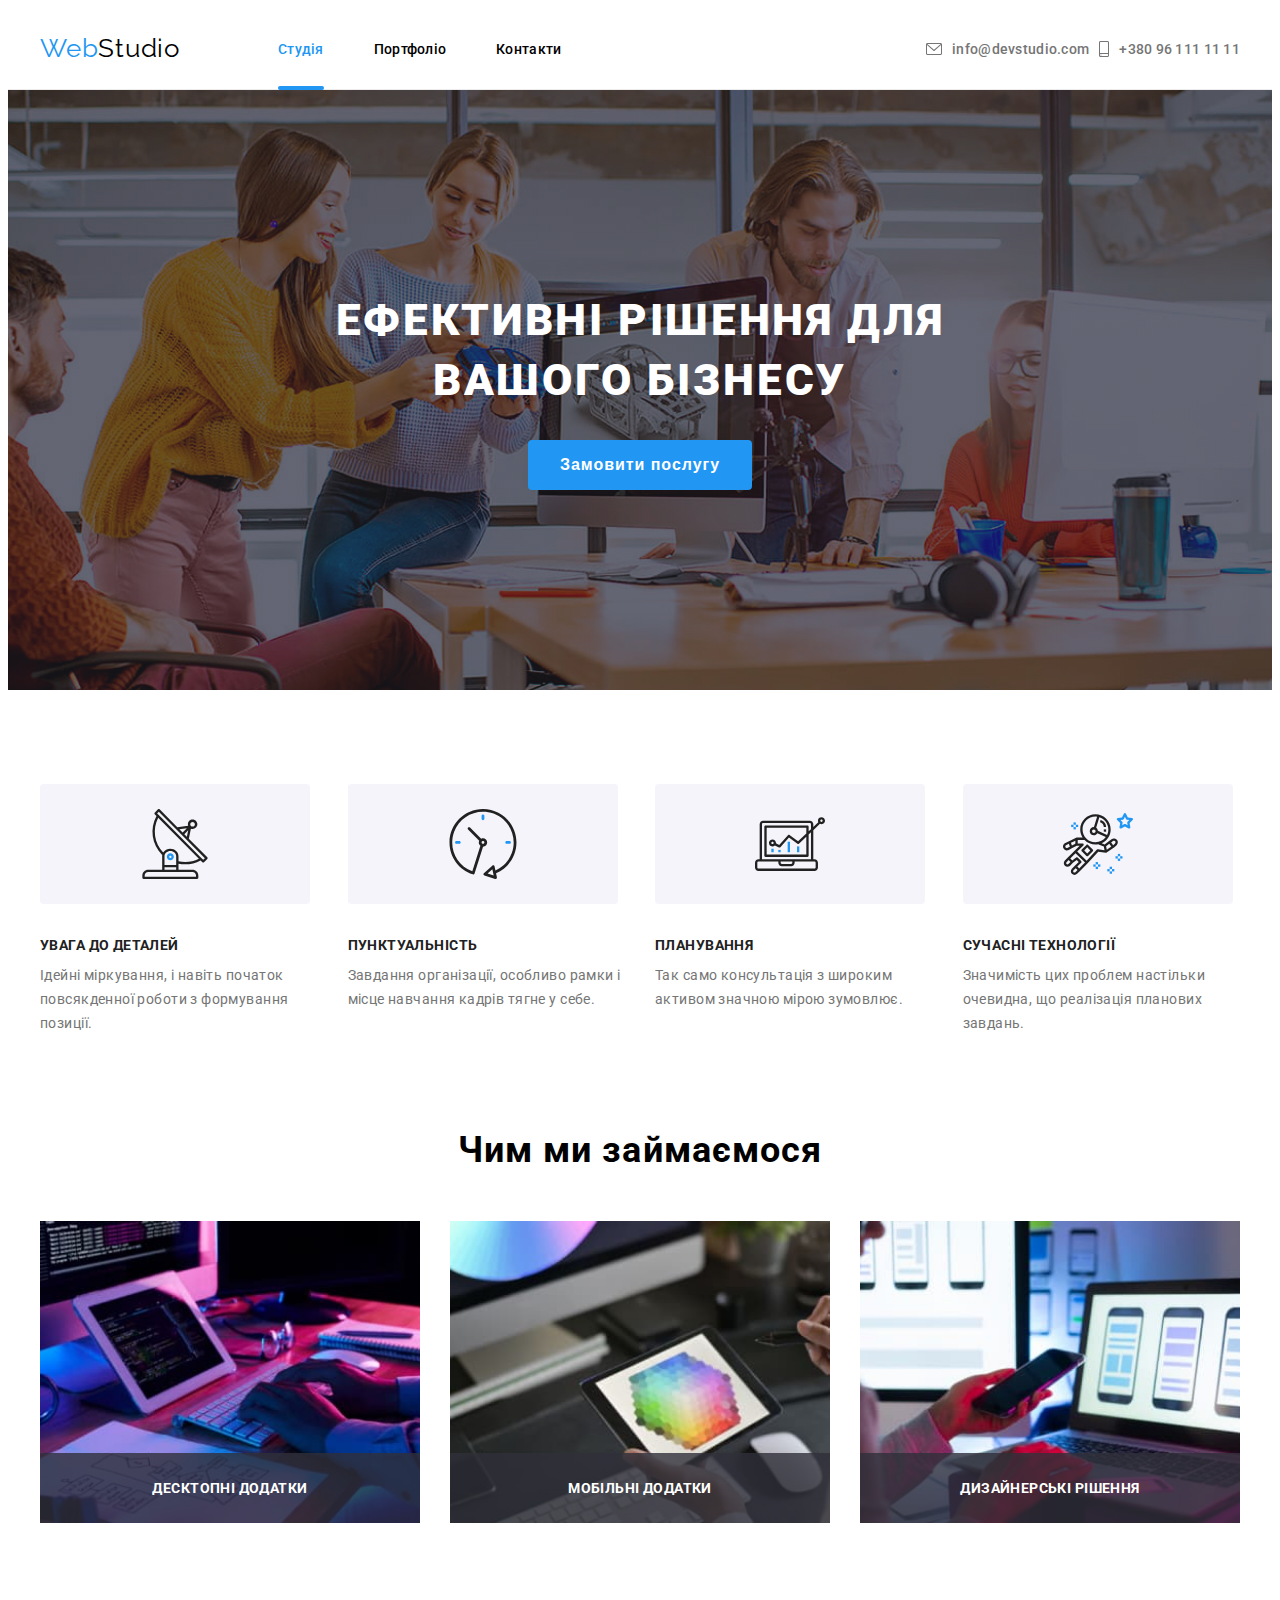
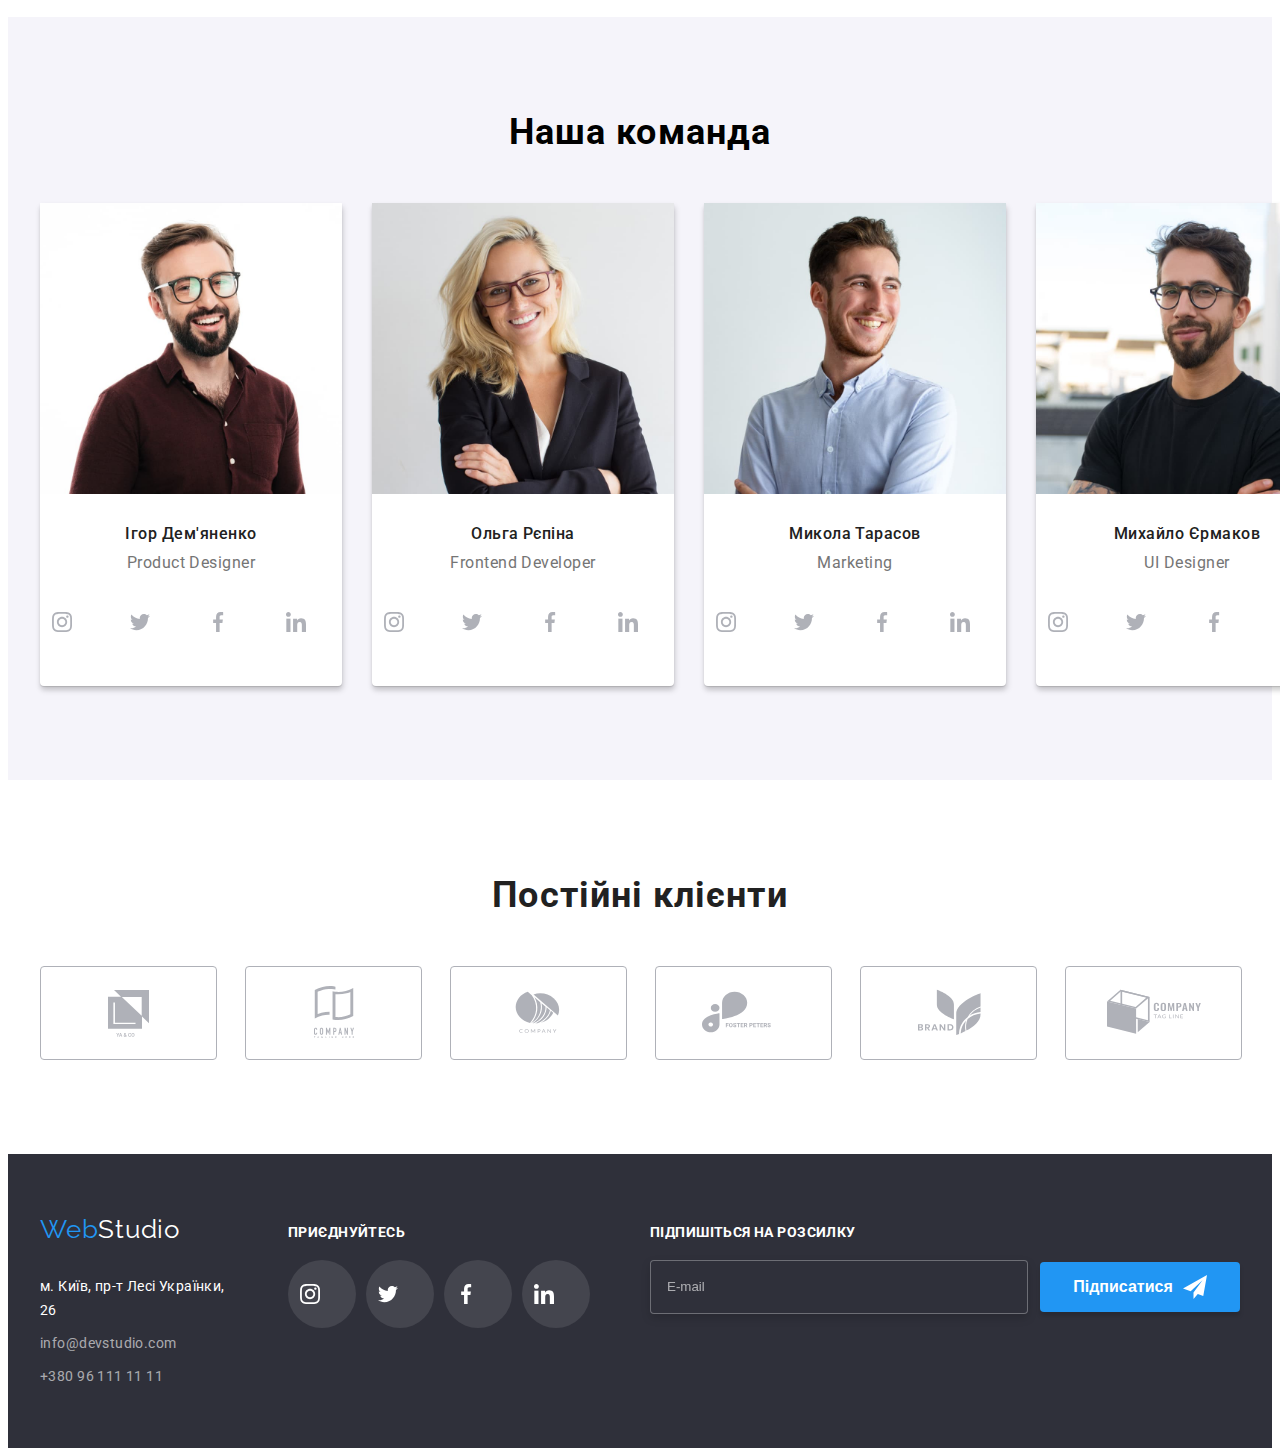
==== commit 70c742d5: "extra fix" ====
--- a/index.html
+++ b/index.html
@@ -2,7 +2,7 @@
 <html lang="en">
   <head>
     <meta charset="UTF-8" />
-    <meta name="viewport" content="width=1600px, initial-scale=1.0" />
+    <meta name="viewport" content="width=device-width, initial-scale=1.0">
     <title>WebStudio</title>
     <link rel="icon" href="./images/logo.svg" type="image/x-icon" />
     <link
--- a/css/main.min.css
+++ b/css/main.min.css
@@ -22,7 +22,7 @@
 ::-webkit-scrollbar {
   display: none;
 }
-@media screen and (min-width: 1440px) {
+@media screen and (min-width: 1200px) {
   ::-webkit-scrollbar {
     display: block;
   }
@@ -45,6 +45,7 @@
 
 img {
   display: block;
+  width: 100%;
   max-width: 100%;
   height: auto;
 }
@@ -73,17 +74,21 @@
 }
 
 .container {
-  width: 480px;
+  min-width: 320px;
   margin: 0 auto;
   padding: 0 15px;
 }
+@media screen and (min-width: 480px) {
+  .container {
+    width: 480px;
+  }
+}
 @media screen and (min-width: 768px) {
   .container {
     width: 768px;
-    padding-right: 30px;
-  }
-}
-@media screen and (min-width: 1440px) {
+  }
+}
+@media screen and (min-width: 1200px) {
   .container {
     width: 1200px;
   }
@@ -240,7 +245,7 @@
   font-weight: 400;
   line-height: 24px;
 }
-@media screen and (min-width: 1440px) {
+@media screen and (min-width: 1200px) {
   .popup__policy-label {
     font-size: 14px;
     letter-spacing: 0.42px;
@@ -329,7 +334,7 @@
     margin-right: 88px;
   }
 }
-@media screen and (min-width: 1440px) {
+@media screen and (min-width: 1200px) {
   .logo {
     width: 145px;
     height: 31px;
@@ -359,12 +364,12 @@
 }
 @media screen and (min-width: 768px) {
   .nav__link--current::before {
-    bottom: -40px;
-  }
-}
-@media screen and (min-width: 1440px) {
+    bottom: -35px;
+  }
+}
+@media screen and (min-width: 1200px) {
   .nav__link--current::before {
-    bottom: -34px;
+    bottom: -33px;
   }
 }
 .nav__link--current:hover::before, .nav__link--current:focus::before {
@@ -374,10 +379,16 @@
 .header {
   padding: 16px 0;
   border-bottom: 1px solid #ececec;
+  position: relative;
 }
 @media screen and (min-width: 768px) {
   .header {
-    padding: 26px 0;
+    padding: 21px 0;
+  }
+}
+@media screen and (min-width: 1200px) {
+  .header {
+    padding: 25px 0;
   }
 }
 .header .container {
@@ -385,7 +396,7 @@
   align-items: center;
   justify-content: space-between;
 }
-@media screen and (min-width: 1440px) {
+@media screen and (min-width: 1200px) {
   .header .container {
     justify-content: center;
   }
@@ -408,7 +419,7 @@
   flex-direction: column;
   gap: 10px;
 }
-@media screen and (min-width: 1440px) {
+@media screen and (min-width: 1200px) {
   .contacts-list {
     flex-direction: row;
   }
@@ -457,18 +468,12 @@
 
 .hero {
   background: linear-gradient(rgba(47, 48, 58, 0.4), rgba(47, 48, 58, 0.4)), url(../images/bg.png) no-repeat;
-  padding: 70px 0;
-  background-size: 480px 400px;
-}
-@media screen and (min-width: 768px) {
+  padding: 118px 0;
+  background-size: cover;
+  background-position: center;
+}
+@media screen and (min-width: 1200px) {
   .hero {
-    padding: 100px 0;
-    background-size: 768px 400px;
-  }
-}
-@media screen and (min-width: 1440px) {
-  .hero {
-    background-size: cover;
     padding: 200px 0;
   }
 }
@@ -483,7 +488,7 @@
   font-weight: 900;
   margin-bottom: 30px;
 }
-@media screen and (min-width: 1440px) {
+@media screen and (min-width: 1200px) {
   .hero__title {
     font-size: 44px;
     line-height: 1.36364;
@@ -494,7 +499,7 @@
 
 .hero__button {
   display: block;
-  padding: 10px 32px;
+  padding: 10px 24px;
   border-radius: 4px;
   letter-spacing: 0.96px;
   margin: 0 auto;
@@ -504,6 +509,11 @@
   opacity: 0.7;
   cursor: pointer;
 }
+@media screen and (min-width: 1200px) {
+  .hero__button {
+    padding: 10px 32px;
+  }
+}
 
 .special {
   padding-top: 94px;
@@ -515,7 +525,7 @@
   gap: 30px;
   flex-wrap: wrap;
 }
-@media screen and (min-width: 1440px) {
+@media screen and (min-width: 1200px) {
   .special__list {
     flex-wrap: nowrap;
   }
@@ -527,7 +537,7 @@
   letter-spacing: 0.42px;
   text-transform: uppercase;
   color: #212121;
-  flex-basis: calc((100% - 30px * (1 - 1)) / 1);
+  flex-basis: 100%;
 }
 @media screen and (min-width: 768px) {
   .special__item {
@@ -566,6 +576,12 @@
   font-size: 14px;
   margin-bottom: 10px;
   margin-top: 30px;
+  text-align: center;
+}
+@media screen and (min-width: 768px) {
+  .special__title {
+    text-align: left;
+  }
 }
 
 .special__signature {
@@ -580,7 +596,7 @@
   padding-bottom: 94px;
   display: none;
 }
-@media screen and (min-width: 768px) {
+@media screen and (min-width: 1200px) {
   .what-we-doing {
     display: block;
   }
@@ -622,8 +638,12 @@
 
 .our-team {
   background: #f5f4fa;
-  padding-top: 94px;
-  padding-bottom: 94px;
+  padding: 60px 0;
+}
+@media screen and (min-width: 1200px) {
+  .our-team {
+    padding: 94px 0;
+  }
 }
 
 .our-team__title {
@@ -632,7 +652,12 @@
   line-height: normal;
   letter-spacing: 1.08px;
   text-transform: none;
-  margin-bottom: 50px;
+  margin-bottom: 30px;
+}
+@media screen and (min-width: 1200px) {
+  .our-team__title {
+    margin-bottom: 50px;
+  }
 }
 
 .our-team__list {
@@ -641,7 +666,7 @@
   text-align: center;
   flex-wrap: wrap;
 }
-@media screen and (min-width: 1440px) {
+@media screen and (min-width: 1200px) {
   .our-team__list {
     flex-wrap: nowrap;
   }
@@ -659,28 +684,15 @@
     flex-basis: calc((100% - 30px * (2 - 1)) / 2);
   }
 }
-@media screen and (min-width: 1440px) {
+@media screen and (min-width: 1200px) {
   .our-team__item {
     flex-basis: calc((100% - 30px * (4 - 1)) / 4);
   }
 }
 
 .our-team__img {
-  width: 450px;
-  height: 460px;
+  width: 100%;
   margin-bottom: 30px;
-}
-@media screen and (min-width: 768px) {
-  .our-team__img {
-    width: 354px;
-    height: 374px;
-  }
-}
-@media screen and (min-width: 1440px) {
-  .our-team__img {
-    width: 270px;
-    height: 260px;
-  }
 }
 
 .our-team__name,
@@ -719,16 +731,21 @@
   letter-spacing: 1.08px;
   text-transform: none;
   font-weight: 700;
+  margin-bottom: 30px;
+}
+@media screen and (min-width: 1200px) {
+  .regular-customers__title {
+    margin-bottom: 50px;
+  }
 }
 
 .regular-customers__list {
   display: flex;
   gap: 30px;
   justify-content: center;
-  margin-top: 50px;
   flex-wrap: wrap;
 }
-@media screen and (min-width: 1440px) {
+@media screen and (min-width: 1200px) {
   .regular-customers__list {
     flex-wrap: nowrap;
   }
@@ -747,22 +764,12 @@
   display: flex;
   align-items: center;
   justify-content: center;
-  width: 210px;
+  width: 100%;
   height: 92px;
   border: 1px solid #afb1b8;
   border-radius: 4px;
   transition: border 250ms cubic-bezier(0.4, 0, 0.2, 1);
 }
-@media screen and (min-width: 768px) {
-  .regular-customers__link {
-    width: 226px;
-  }
-}
-@media screen and (min-width: 1440px) {
-  .regular-customers__link {
-    width: 170px;
-  }
-}
 .regular-customers__link:hover {
   border: 1px solid #2196f3;
 }
@@ -781,7 +788,7 @@
 }
 .footer .container {
   display: flex;
-  gap: 70px;
+  gap: 60px;
   justify-content: center;
   align-items: center;
   flex-direction: column;
@@ -794,7 +801,7 @@
     align-items: flex-start;
   }
 }
-@media screen and (min-width: 1440px) {
+@media screen and (min-width: 1200px) {
   .footer .container {
     flex-wrap: nowrap;
     justify-content: space-between;
@@ -812,7 +819,7 @@
   margin-right: 0;
   margin-bottom: 20px;
 }
-@media screen and (min-width: 1440px) {
+@media screen and (min-width: 1200px) {
   .address {
     align-items: flex-start;
   }
@@ -841,7 +848,7 @@
   flex-direction: column;
   align-items: center;
 }
-@media screen and (min-width: 768px) and (max-width: 1440px) {
+@media screen and (min-width: 768px) {
   .footer-links,
   .footer-form {
     display: block;
@@ -857,6 +864,12 @@
   text-transform: uppercase;
   padding-bottom: 20px;
 }
+@media screen and (min-width: 768px) and (max-width: 1200px) {
+  .footer-links__title,
+  .footer-form__title {
+    text-align: center;
+  }
+}
 
 .footer__form-btn {
   margin-left: 23px;
@@ -868,7 +881,7 @@
   align-items: center;
   gap: 20px;
 }
-@media screen and (min-width: 768px) and (max-width: 1440px) {
+@media screen and (min-width: 1200px) {
   .footer-form__form {
     flex-direction: row;
     gap: 12px;
@@ -886,7 +899,7 @@
   padding-left: 16px;
   transition: border-color 250ms cubic-bezier(0.4, 0, 0.2, 1);
 }
-@media screen and (min-width: 1440px) {
+@media screen and (min-width: 1200px) {
   .footer-form__input {
     width: 358px;
   }
@@ -932,8 +945,15 @@
 .filters {
   display: flex;
   gap: 8px;
-  justify-content: center;
-  margin-bottom: 50px;
+  margin-bottom: 40px;
+  flex-wrap: wrap;
+}
+@media screen and (min-width: 768px) {
+  .filters {
+    flex-wrap: nowrap;
+    justify-content: center;
+    margin-bottom: 30px;
+  }
 }
 
 .filters__btn {
@@ -955,6 +975,9 @@
   box-shadow: 0px 2px 2px 0px rgba(0, 0, 0, 0.12), 0px 1px 2px 0px rgba(0, 0, 0, 0.08), 0px 3px 1px 0px rgba(0, 0, 0, 0.1);
   cursor: pointer;
 }
+.filters__btn:nth-child(1) {
+  padding: 6px 25px;
+}
 
 .filters__btn--active {
   background: #2196f3;
@@ -962,10 +985,6 @@
   box-shadow: 0px 2px 2px 0px rgba(0, 0, 0, 0.12), 0px 1px 2px 0px rgba(0, 0, 0, 0.08), 0px 3px 1px 0px rgba(0, 0, 0, 0.1);
 }
 
-.filters__btn--padding {
-  padding: 6px 25px;
-}
-
 .projects__list {
   display: flex;
   gap: 30px;
@@ -973,7 +992,17 @@
 }
 
 .projects__item {
-  flex-basis: calc((100% - 30px * (3 - 1)) / 3);
+  flex-basis: 100%;
+}
+@media screen and (min-width: 768px) {
+  .projects__item {
+    flex-basis: calc((100% - 30px * (2 - 1)) / 2);
+  }
+}
+@media screen and (min-width: 1200px) {
+  .projects__item {
+    flex-basis: calc((100% - 30px * (3 - 1)) / 3);
+  }
 }
 
 .projects__content {
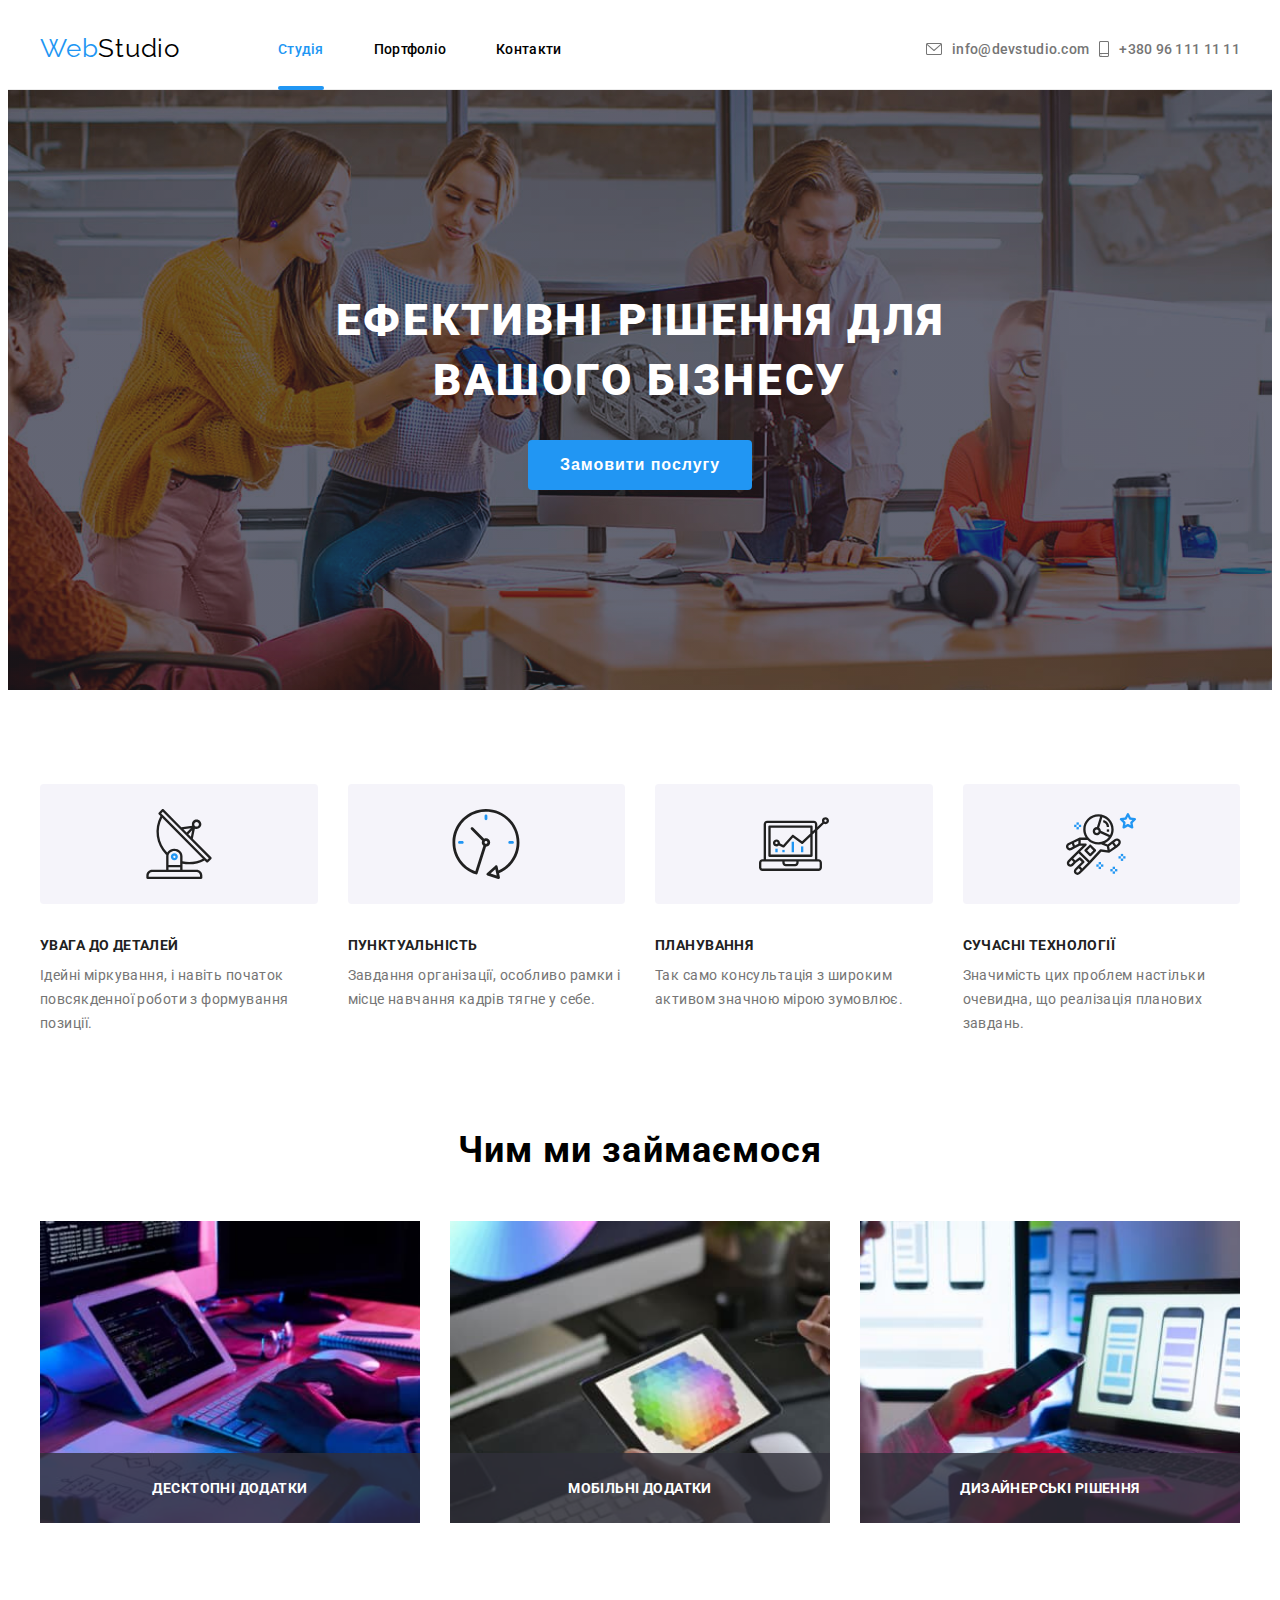
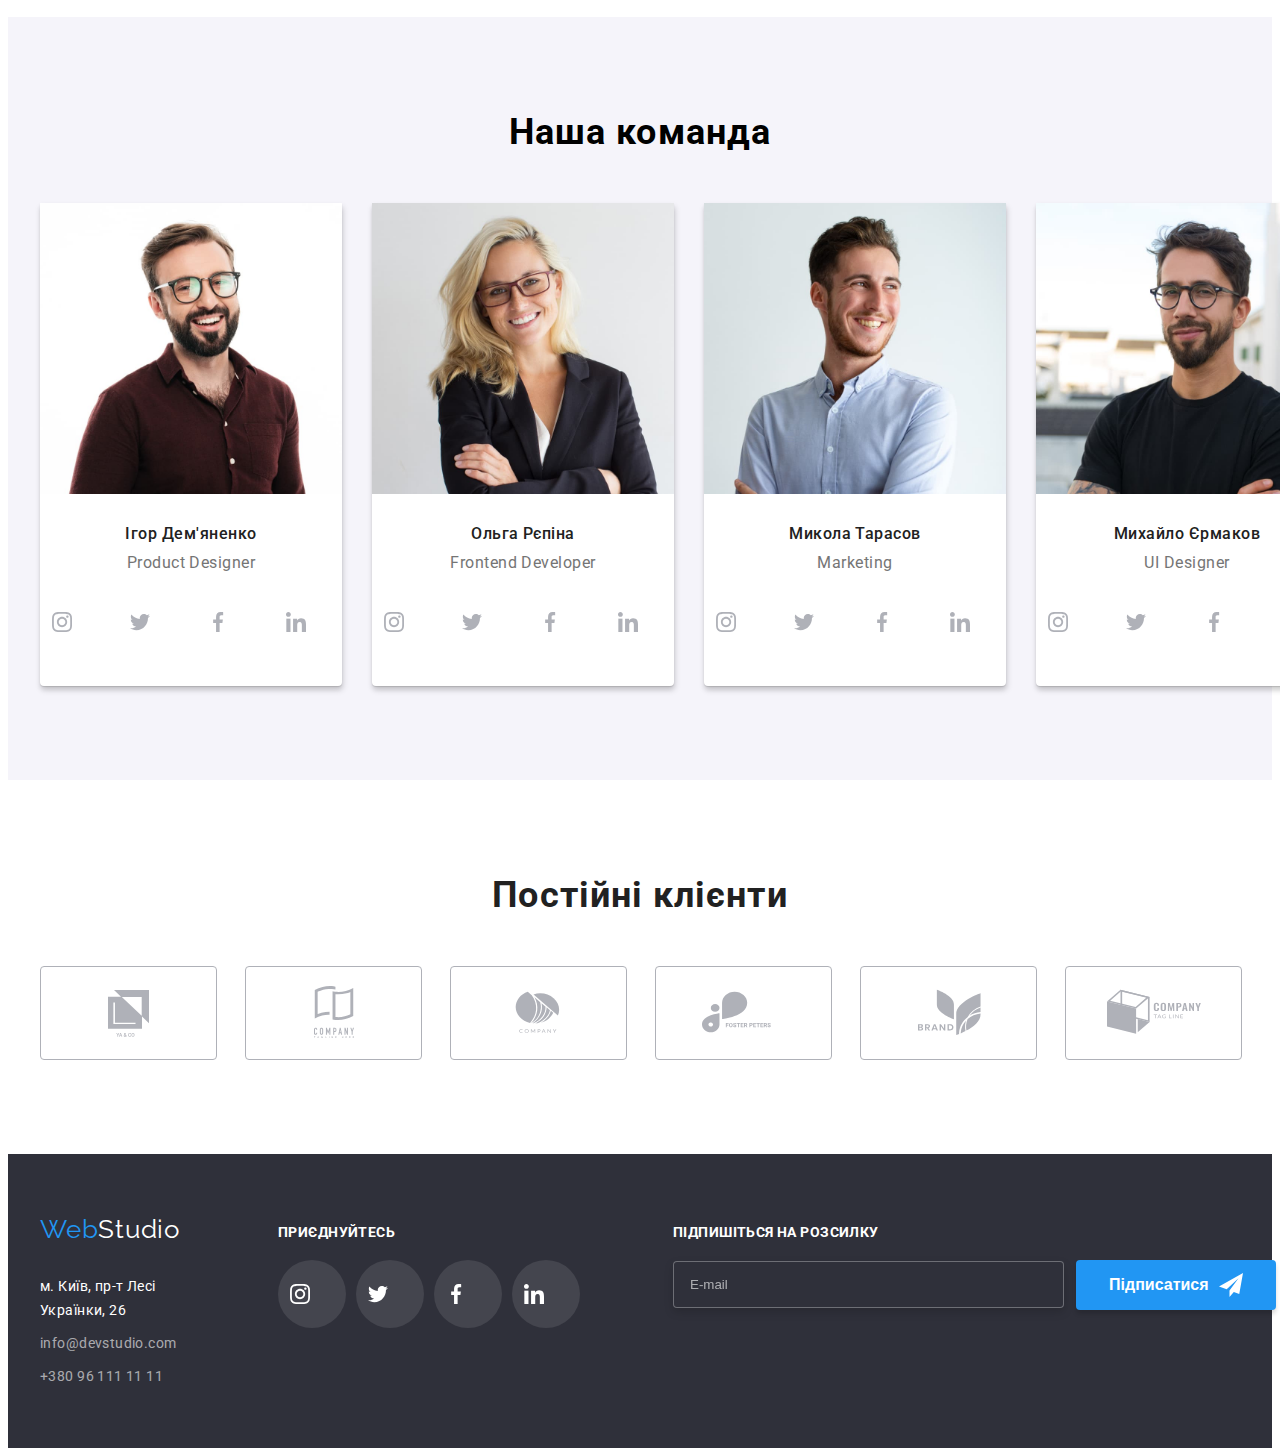
==== commit 44f34a1f: "add mobile menu" ====
--- a/index.html
+++ b/index.html
@@ -1,8 +1,8 @@
-<!doctype html>
+<!DOCTYPE html>
 <html lang="en">
   <head>
     <meta charset="UTF-8" />
-    <meta name="viewport" content="width=device-width, initial-scale=1.0">
+    <meta name="viewport" content="width=device-width, initial-scale=1.0" />
     <title>WebStudio</title>
     <link rel="icon" href="./images/logo.svg" type="image/x-icon" />
     <link
@@ -59,9 +59,61 @@
             >
           </li>
         </ul>
-        <svg width="40" height="40" class="burger">
+        <svg width="40" height="40" class="header__btn" data-menu-open>
           <use href="./images/icons.svg#icon-burger"></use>
         </svg>
+      </div>
+      <div class="menu" data-menu>
+        <svg width="40" height="40" class="header__btn-close" data-menu-close>
+          <use href="./images/icons.svg#icon-closebtn"></use>
+        </svg>
+        <ul class="menu__list list">
+          <li class="menu__item">
+            <a href="#" class="menu__link link">Студія</a>
+          </li>
+          <li class="menu__item">
+            <a href="./portfolio.html" class="menu__link link">Портфоліо</a>
+          </li>
+          <li class="menu__item">
+            <a href="#" class="menu__link link">Контакти</a>
+          </li>
+        </ul>
+        <ul class="menu__contacts-list list">
+          <li class="menu__contacts-item">
+            <a
+              class="menu__contacts-link menu__contacts-link--big link"
+              href="tel:+380961111111"
+              >+380 96 111 11 11</a
+            >
+          </li>
+          <li class="menu__contacts-item">
+            <a class="menu__contacts-link link" href="mailto:info@devstudio.com"
+              >info@devstudio.com</a
+            >
+          </li>
+        </ul>
+        <ul class="menu__social-list list">
+          <li class="menu__social-item">
+            <a href="https://instagram.com/" class="menu__social-link link"
+              >Instagram</a
+            >
+          </li>
+          <li class="menu__social-item">
+            <a href="https://twitter.com/" class="menu__social-link link"
+              >Twitter</a
+            >
+          </li>
+          <li class="menu__social-item">
+            <a href="https://facebook.com/" class="menu__social-link link"
+              >Facebook</a
+            >
+          </li>
+          <li class="menu__social-item">
+            <a href="https://linkedin.com/" class="menu__social-link link"
+              >Linkedin</a
+            >
+          </li>
+        </ul>
       </div>
     </header>
     <main>
@@ -564,12 +616,7 @@
       </form>
     </div>
     <div class="overlay is-hidden" data-modal-overlay></div>
-
-    <div class="loader-container">
-      <div class="dot" id="dot1"></div>
-      <div class="dot" id="dot2"></div>
-      <div class="dot" id="dot3"></div>
-    </div>
     <script src="./js/modal.js"></script>
+    <script src="./js/mobile-menu.js"></script>
   </body>
 </html>
--- a/css/main.min.css
+++ b/css/main.min.css
@@ -1,1058 +1 @@
-.footer-form__btn, .hero__button, .popup__button {
-  background: #2196f3;
-  border: none;
-  color: #fff;
-  border-radius: 4px;
-  font-size: 16px;
-  font-weight: 700;
-  line-height: 1.875;
-}
-
-.footer__logo, .logo__accent, .logo {
-  font-family: Raleway;
-  font-size: 26px;
-  letter-spacing: 0.78px;
-  color: #000;
-}
-
-body {
-  font-family: "Roboto";
-}
-
-::-webkit-scrollbar {
-  display: none;
-}
-@media screen and (min-width: 1200px) {
-  ::-webkit-scrollbar {
-    display: block;
-  }
-}
-
-h1,
-h2,
-h3,
-h4,
-p {
-  margin-top: 0;
-  margin-bottom: 0;
-}
-
-ul {
-  margin-top: 0;
-  margin-bottom: 0;
-  padding-left: 0;
-}
-
-img {
-  display: block;
-  width: 100%;
-  max-width: 100%;
-  height: auto;
-}
-
-.list {
-  list-style: none;
-  padding: 0;
-}
-
-.link {
-  text-decoration: none;
-  color: #000;
-}
-
-.visually-hidden {
-  position: absolute;
-  width: 1px;
-  height: 1px;
-  margin: -1px;
-  border: 0;
-  padding: 0;
-  white-space: nowrap;
-  clip-path: inset(100%);
-  clip: rect(0 0 0 0);
-  overflow: hidden;
-}
-
-.container {
-  min-width: 320px;
-  margin: 0 auto;
-  padding: 0 15px;
-}
-@media screen and (min-width: 480px) {
-  .container {
-    width: 480px;
-  }
-}
-@media screen and (min-width: 768px) {
-  .container {
-    width: 768px;
-  }
-}
-@media screen and (min-width: 1200px) {
-  .container {
-    width: 1200px;
-  }
-}
-
-.popup {
-  position: fixed;
-  background-color: #fff;
-  border-radius: 4px;
-  box-shadow: 0px 2px 1px 0px rgba(0, 0, 0, 0.2), 0px 1px 1px 0px rgba(0, 0, 0, 0.14), 0px 1px 3px 0px rgba(0, 0, 0, 0.12);
-  z-index: 9999;
-  left: 50%;
-  top: 50%;
-  transform: translate(-50%, -50%) scale(1);
-  padding: 40px;
-  width: 450px;
-  transition: transform 250ms cubic-bezier(0.4, 0, 0.2, 1);
-}
-@media screen and (min-width: 1440px) {
-  .popup {
-    width: 528px;
-  }
-}
-
-.overlay {
-  height: 100vh;
-  width: 100%;
-  background-color: rgba(0, 0, 0, 0.2);
-  position: fixed;
-  top: 0;
-  left: 0;
-  z-index: 9998;
-  opacity: 1;
-  transition: opactiy 250ms cubic-bezier(0.4, 0, 0.2, 1);
-}
-.overlay .is-hidden {
-  opacity: 0;
-}
-
-.is-hidden {
-  transform: translate(-50%, -50%) scale(0);
-  pointer-events: none;
-}
-
-.no-scroll {
-  overflow: hidden;
-}
-
-.popup__close-btn {
-  outline: none;
-  border: none;
-  background-color: transparent;
-  border-radius: 50%;
-  position: absolute;
-  top: 8px;
-  right: 8px;
-  padding: 6px;
-  display: flex;
-  align-items: center;
-  justify-content: center;
-  transition: outline 250ms cubic-bezier(0.4, 0, 0.2, 1);
-}
-.popup__close-btn svg {
-  fill: #000;
-  transition: fill 250ms cubic-bezier(0.4, 0, 0.2, 1);
-}
-.popup__close-btn:hover, .popup__close-btn:focus {
-  cursor: pointer;
-  outline: 1px solid rgba(0, 0, 0, 0.1);
-}
-.popup__close-btn:hover svg {
-  fill: #2196f3;
-}
-
-.popup__title {
-  color: #212121;
-  font-size: 20px;
-  font-weight: 700;
-  line-height: normal;
-  letter-spacing: 0.6px;
-  text-align: center;
-}
-
-.popup__form {
-  display: flex;
-  flex-direction: column;
-  gap: 10px;
-  margin-top: 12px;
-}
-
-.popup__label {
-  color: #757575;
-  font-size: 12px;
-  font-style: normal;
-  font-weight: 400;
-  line-height: normal;
-  letter-spacing: 0.12px;
-  display: flex;
-  flex-direction: column;
-  position: relative;
-}
-.popup__label:focus-within .popup__svg, .popup__label:hover .popup__svg {
-  fill: #2196f3;
-}
-
-.popup__svg {
-  position: absolute;
-  left: 12px;
-  top: 50%;
-  fill: #212121;
-  transition: fill 250ms cubic-bezier(0.4, 0, 0.2, 1);
-}
-
-.popup__input {
-  border-radius: 4px;
-  border: 1px solid rgba(33, 33, 33, 0.2);
-  padding: 11px 42px;
-  margin-top: 4px;
-  transition: outline 250ms cubic-bezier(0.4, 0, 0.2, 1);
-}
-.popup__input:hover, .popup__input:focus {
-  outline: 1px solid #2196f3;
-}
-.popup__input::placeholder {
-  color: rgba(117, 117, 117, 0.5);
-  font-family: Roboto;
-  font-size: 12px;
-  font-style: normal;
-  font-weight: 400;
-  line-height: normal;
-  letter-spacing: 0.12px;
-  position: relative;
-}
-
-.popup__input--textarea {
-  padding: 11px 12px;
-  resize: none;
-}
-
-.popup__checkbox-container {
-  display: flex;
-  align-items: center;
-  margin-top: 20px;
-  margin-bottom: 30px;
-  gap: 7px;
-  justify-content: center;
-}
-
-.popup__policy-label {
-  color: #757575;
-  font-size: 12px;
-  letter-spacing: 0.36px;
-  font-style: normal;
-  font-weight: 400;
-  line-height: 24px;
-}
-@media screen and (min-width: 1200px) {
-  .popup__policy-label {
-    font-size: 14px;
-    letter-spacing: 0.42px;
-  }
-}
-.popup__policy-label a {
-  color: #2196f3;
-}
-
-.popup__button {
-  display: block;
-  padding: 10px 52px;
-  font-family: inherit;
-  letter-spacing: 0.96px;
-  margin: 0 auto;
-  transition: opacity 250ms cubic-bezier(0.4, 0, 0.2, 1);
-}
-.popup__button:hover, .popup__button:focus {
-  opacity: 0.7;
-  cursor: pointer;
-}
-
-input[type=checkbox] {
-  appearance: none;
-  -webkit-appearance: none;
-  -moz-appearance: none;
-  width: 16px;
-  height: 15px;
-  border-radius: 2px;
-  border: 1px solid #333;
-  cursor: pointer;
-  outline: none;
-  position: relative;
-}
-input[type=checkbox]:checked {
-  background-color: #2196f3;
-  border: 1px solid #2196f3;
-}
-input[type=checkbox]:checked::after {
-  content: url("data:image/svg+xml;charset=UTF-8,<svg style='position: relative; bottom: 2px; left: 1px' xmlns='http://www.w3.org/2000/svg' width='13' height='10' fill='white' viewBox='0 0 13 10'><path d='M1.95703 4.75166L1.88825 4.68604L1.81923 4.75141L0.93123 5.59258L0.854858 5.66492L0.930974 5.73753L4.42671 9.07236L4.49574 9.1382L4.56476 9.07236L12.069 1.91352L12.1449 1.84116L12.069 1.76881L11.1873 0.927644L11.1183 0.861826L11.0493 0.927611L4.49577 7.17353L1.95703 4.75166Z'/></svg>");
-}
-
-.social-links {
-  display: flex;
-  gap: 10px;
-  justify-content: center;
-}
-
-.social-links__link {
-  display: flex;
-  align-items: center;
-  border-radius: 50%;
-  padding: 12px;
-  transition: background-color 250ms cubic-bezier(0.4, 0, 0.2, 1);
-  width: 44px;
-  height: 44px;
-}
-.social-links__link:hover, .social-links__link:focus {
-  background-color: #2196f3;
-  cursor: pointer;
-}
-.social-links__link:hover svg {
-  fill: #fff;
-}
-
-.social-links__icon {
-  fill: #afb1b8;
-  transition: fill 250ms cubic-bezier(0.4, 0, 0.2, 1);
-}
-
-.social-links__link--bg {
-  background-color: rgba(255, 255, 255, 0.1);
-}
-
-.social-links__icon--white {
-  fill: #fff;
-}
-
-.logo {
-  font-style: normal;
-  width: 134px;
-  height: 28px;
-}
-@media screen and (min-width: 768px) {
-  .logo {
-    margin-right: 88px;
-  }
-}
-@media screen and (min-width: 1200px) {
-  .logo {
-    width: 145px;
-    height: 31px;
-    margin-right: 93px;
-  }
-}
-
-.logo__accent {
-  color: #2196f3;
-}
-
-.footer__logo {
-  color: #fff;
-}
-
-.nav__link--current {
-  color: #2196f3;
-}
-.nav__link--current::before {
-  content: "";
-  position: absolute;
-  display: inline-block;
-  border-bottom: 4px solid #2196f3;
-  border-radius: 2px;
-  width: 100%;
-  transition: transform 250ms cubic-bezier(0.4, 0, 0.2, 1);
-}
-@media screen and (min-width: 768px) {
-  .nav__link--current::before {
-    bottom: -35px;
-  }
-}
-@media screen and (min-width: 1200px) {
-  .nav__link--current::before {
-    bottom: -33px;
-  }
-}
-.nav__link--current:hover::before, .nav__link--current:focus::before {
-  transform: translateY(-30px);
-}
-
-.header {
-  padding: 16px 0;
-  border-bottom: 1px solid #ececec;
-  position: relative;
-}
-@media screen and (min-width: 768px) {
-  .header {
-    padding: 21px 0;
-  }
-}
-@media screen and (min-width: 1200px) {
-  .header {
-    padding: 25px 0;
-  }
-}
-.header .container {
-  display: flex;
-  align-items: center;
-  justify-content: space-between;
-}
-@media screen and (min-width: 1200px) {
-  .header .container {
-    justify-content: center;
-  }
-}
-
-.nav__list,
-.contacts-list {
-  display: none;
-}
-@media screen and (min-width: 768px) {
-  .nav__list,
-  .contacts-list {
-    display: flex;
-    gap: 50px;
-  }
-}
-
-.contacts-list {
-  margin-left: auto;
-  flex-direction: column;
-  gap: 10px;
-}
-@media screen and (min-width: 1200px) {
-  .contacts-list {
-    flex-direction: row;
-  }
-}
-
-.contacts-list__svg {
-  fill: #757575;
-  transition: fill 250ms cubic-bezier(0.4, 0, 0.2, 1);
-}
-
-.nav__link {
-  position: relative;
-}
-
-.nav__link,
-.contacts-list__link {
-  font-size: 14px;
-  line-height: normal;
-  letter-spacing: 0.28px;
-  text-transform: none;
-  font-weight: 500;
-  transition: color 250ms cubic-bezier(0.4, 0, 0.2, 1);
-}
-.nav__link:hover, .nav__link:focus,
-.contacts-list__link:hover,
-.contacts-list__link:focus {
-  color: #2196f3;
-}
-.nav__link:hover .contacts-list__svg,
-.contacts-list__link:hover .contacts-list__svg {
-  fill: #2196f3;
-}
-
-.contacts-list__link {
-  color: #757575;
-  display: flex;
-  align-items: center;
-  gap: 10px;
-}
-
-@media screen and (min-width: 768px) {
-  .burger {
-    display: none;
-  }
-}
-
-.hero {
-  background: linear-gradient(rgba(47, 48, 58, 0.4), rgba(47, 48, 58, 0.4)), url(../images/bg.png) no-repeat;
-  padding: 118px 0;
-  background-size: cover;
-  background-position: center;
-}
-@media screen and (min-width: 1200px) {
-  .hero {
-    padding: 200px 0;
-  }
-}
-
-.hero__title {
-  color: #fff;
-  text-align: center;
-  font-size: 26px;
-  line-height: 1.61538;
-  letter-spacing: 1.56px;
-  text-transform: uppercase;
-  font-weight: 900;
-  margin-bottom: 30px;
-}
-@media screen and (min-width: 1200px) {
-  .hero__title {
-    font-size: 44px;
-    line-height: 1.36364;
-    letter-spacing: 2.64px;
-    text-transform: uppercase;
-  }
-}
-
-.hero__button {
-  display: block;
-  padding: 10px 24px;
-  border-radius: 4px;
-  letter-spacing: 0.96px;
-  margin: 0 auto;
-  transition: opacity 250ms cubic-bezier(0.4, 0, 0.2, 1);
-}
-.hero__button:hover, .hero__button:focus {
-  opacity: 0.7;
-  cursor: pointer;
-}
-@media screen and (min-width: 1200px) {
-  .hero__button {
-    padding: 10px 32px;
-  }
-}
-
-.special {
-  padding-top: 94px;
-  padding-bottom: 94px;
-}
-
-.special__list {
-  display: flex;
-  gap: 30px;
-  flex-wrap: wrap;
-}
-@media screen and (min-width: 1200px) {
-  .special__list {
-    flex-wrap: nowrap;
-  }
-}
-
-.special__item {
-  font-size: 14px;
-  line-height: normal;
-  letter-spacing: 0.42px;
-  text-transform: uppercase;
-  color: #212121;
-  flex-basis: 100%;
-}
-@media screen and (min-width: 768px) {
-  .special__item {
-    flex-basis: calc((100% - 30px * (2 - 1)) / 2);
-  }
-}
-.special__item::before {
-  content: "";
-  display: inline-block;
-  background-color: #f5f4fa;
-  background-repeat: no-repeat;
-  width: 270px;
-  height: 120px;
-  background-position: right;
-  border-radius: 4px;
-}
-@media screen and (min-width: 768px) {
-  .special__item::before {
-    background-position: center;
-  }
-}
-.special__item:nth-child(1)::before {
-  background-image: url("../images/antenna.svg");
-}
-.special__item:nth-child(2)::before {
-  background-image: url("../images/clock.svg");
-}
-.special__item:nth-child(3)::before {
-  background-image: url("../images/diagram.svg");
-}
-.special__item:nth-child(4)::before {
-  background-image: url("../images/astronaut.svg");
-}
-
-.special__title {
-  font-size: 14px;
-  margin-bottom: 10px;
-  margin-top: 30px;
-  text-align: center;
-}
-@media screen and (min-width: 768px) {
-  .special__title {
-    text-align: left;
-  }
-}
-
-.special__signature {
-  color: #757575;
-  font-size: 14px;
-  line-height: 1.71429;
-  letter-spacing: 0.42px;
-  text-transform: none;
-}
-
-.what-we-doing {
-  padding-bottom: 94px;
-  display: none;
-}
-@media screen and (min-width: 1200px) {
-  .what-we-doing {
-    display: block;
-  }
-}
-
-.what-we-doing__list {
-  display: flex;
-  gap: 30px;
-}
-
-.what-we-doing__item {
-  flex-basis: calc((100% - 20px * (3 - 1)) / 3);
-  position: relative;
-}
-
-.what-we-doing__name {
-  width: 100%;
-  background-color: rgba(47, 48, 58, 0.8);
-  position: absolute;
-  bottom: 0;
-  color: #fff;
-  text-align: center;
-  font-size: 14px;
-  line-height: normal;
-  letter-spacing: 0.42px;
-  text-transform: uppercase;
-  font-weight: 700;
-  padding: 27px 0;
-}
-
-.what-we-doing__title {
-  text-align: center;
-  font-size: 36px;
-  line-height: normal;
-  letter-spacing: 1.08px;
-  text-transform: none;
-  margin-bottom: 50px;
-}
-
-.our-team {
-  background: #f5f4fa;
-  padding: 60px 0;
-}
-@media screen and (min-width: 1200px) {
-  .our-team {
-    padding: 94px 0;
-  }
-}
-
-.our-team__title {
-  text-align: center;
-  font-size: 36px;
-  line-height: normal;
-  letter-spacing: 1.08px;
-  text-transform: none;
-  margin-bottom: 30px;
-}
-@media screen and (min-width: 1200px) {
-  .our-team__title {
-    margin-bottom: 50px;
-  }
-}
-
-.our-team__list {
-  display: flex;
-  gap: 30px;
-  text-align: center;
-  flex-wrap: wrap;
-}
-@media screen and (min-width: 1200px) {
-  .our-team__list {
-    flex-wrap: nowrap;
-  }
-}
-
-.our-team__item {
-  background-color: #fff;
-  padding-bottom: 30px;
-  border-radius: 0 0 4px 4px;
-  box-shadow: 1px 4px 6px 0px rgba(0, 0, 0, 0.16), 0px 4px 4px 0px rgba(0, 0, 0, 0.06), 0px 1px 1px 0px rgba(0, 0, 0, 0.12);
-  flex-basis: calc((100% - 30px * (1 - 1)) / 1);
-}
-@media screen and (min-width: 768px) {
-  .our-team__item {
-    flex-basis: calc((100% - 30px * (2 - 1)) / 2);
-  }
-}
-@media screen and (min-width: 1200px) {
-  .our-team__item {
-    flex-basis: calc((100% - 30px * (4 - 1)) / 4);
-  }
-}
-
-.our-team__img {
-  width: 100%;
-  margin-bottom: 30px;
-}
-
-.our-team__name,
-.our-team__profession {
-  color: #212121;
-  font-size: 16px;
-  line-height: normal;
-  letter-spacing: 0.48px;
-  text-transform: none;
-  font-size: 16px;
-  font-weight: 500;
-  letter-spacing: 0.48px;
-}
-
-.our-team__profession {
-  margin-top: 10px;
-  color: #757575;
-  font-weight: 400;
-}
-
-.our-team__social-links {
-  margin-top: 16px;
-}
-
-.regular-customers {
-  text-align: center;
-  padding-top: 94px;
-  padding-bottom: 94px;
-}
-
-.regular-customers__title {
-  color: #212121;
-  text-align: center;
-  font-size: 36px;
-  line-height: normal;
-  letter-spacing: 1.08px;
-  text-transform: none;
-  font-weight: 700;
-  margin-bottom: 30px;
-}
-@media screen and (min-width: 1200px) {
-  .regular-customers__title {
-    margin-bottom: 50px;
-  }
-}
-
-.regular-customers__list {
-  display: flex;
-  gap: 30px;
-  justify-content: center;
-  flex-wrap: wrap;
-}
-@media screen and (min-width: 1200px) {
-  .regular-customers__list {
-    flex-wrap: nowrap;
-  }
-}
-
-.regular-customers__item {
-  flex-basis: calc((100% - 30px * (2 - 1)) / 2);
-}
-@media screen and (min-width: 768px) {
-  .regular-customers__item {
-    flex-basis: calc((100% - 30px * (3 - 1)) / 3);
-  }
-}
-
-.regular-customers__link {
-  display: flex;
-  align-items: center;
-  justify-content: center;
-  width: 100%;
-  height: 92px;
-  border: 1px solid #afb1b8;
-  border-radius: 4px;
-  transition: border 250ms cubic-bezier(0.4, 0, 0.2, 1);
-}
-.regular-customers__link:hover {
-  border: 1px solid #2196f3;
-}
-.regular-customers__link svg {
-  fill: #afb1b8;
-  transition: fill 250ms cubic-bezier(0.4, 0, 0.2, 1);
-}
-.regular-customers__link:hover svg {
-  fill: #2196f3;
-}
-
-.footer {
-  background: #2f303a;
-  padding-top: 60px;
-  padding-bottom: 60px;
-}
-.footer .container {
-  display: flex;
-  gap: 60px;
-  justify-content: center;
-  align-items: center;
-  flex-direction: column;
-}
-@media screen and (min-width: 768px) {
-  .footer .container {
-    flex-wrap: wrap;
-    justify-content: space-around;
-    flex-direction: row;
-    align-items: flex-start;
-  }
-}
-@media screen and (min-width: 1200px) {
-  .footer .container {
-    flex-wrap: nowrap;
-    justify-content: space-between;
-    flex-direction: row;
-  }
-}
-
-.address {
-  display: flex;
-  flex-direction: column;
-  align-items: center;
-  gap: 9px;
-}
-.address .logo {
-  margin-right: 0;
-  margin-bottom: 20px;
-}
-@media screen and (min-width: 1200px) {
-  .address {
-    align-items: flex-start;
-  }
-}
-
-.address__link {
-  color: rgba(255, 255, 255, 0.6);
-  font-size: 14px;
-  line-height: 1.71429;
-  letter-spacing: 0.42px;
-  text-transform: none;
-  transition: color 250ms cubic-bezier(0.4, 0, 0.2, 1);
-  font-style: normal;
-}
-.address__link:nth-child(2) {
-  color: #fff;
-}
-.address__link:hover {
-  color: #2196f3;
-}
-
-.footer-links,
-.footer-form {
-  padding-top: 10px;
-  display: flex;
-  flex-direction: column;
-  align-items: center;
-}
-@media screen and (min-width: 768px) {
-  .footer-links,
-  .footer-form {
-    display: block;
-  }
-}
-
-.footer-links__title,
-.footer-form__title {
-  color: #fff;
-  font-size: 14px;
-  line-height: normal;
-  letter-spacing: 0.42px;
-  text-transform: uppercase;
-  padding-bottom: 20px;
-}
-@media screen and (min-width: 768px) and (max-width: 1200px) {
-  .footer-links__title,
-  .footer-form__title {
-    text-align: center;
-  }
-}
-
-.footer__form-btn {
-  margin-left: 23px;
-}
-
-.footer-form__form {
-  display: flex;
-  flex-direction: column;
-  align-items: center;
-  gap: 20px;
-}
-@media screen and (min-width: 1200px) {
-  .footer-form__form {
-    flex-direction: row;
-    gap: 12px;
-  }
-}
-
-.footer-form__input {
-  width: 450px;
-  height: 50px;
-  border: 1px solid rgba(255, 255, 255, 0.3);
-  filter: drop-shadow(0px 4px 4px rgba(0, 0, 0, 0.15));
-  border-radius: 4px;
-  background-color: #2f303a;
-  color: rgba(255, 255, 255, 0.6);
-  padding-left: 16px;
-  transition: border-color 250ms cubic-bezier(0.4, 0, 0.2, 1);
-}
-@media screen and (min-width: 1200px) {
-  .footer-form__input {
-    width: 358px;
-  }
-}
-.footer-form__input:hover, .footer-form__input:focus {
-  outline: none;
-  border-color: #2196f3;
-}
-.footer-form__input::placeholder {
-  color: rgba(255, 255, 255, 0.6);
-}
-
-.footer-form__btn {
-  width: 200px;
-  height: 50px;
-  box-shadow: 0px 4px 4px rgba(0, 0, 0, 0.15);
-  display: flex;
-  align-items: center;
-  justify-content: center;
-  gap: 10px;
-  transition: background-color 250ms cubic-bezier(0.4, 0, 0.2, 1);
-}
-.footer-form__btn::after {
-  content: "";
-  display: inline-block;
-  width: 24px;
-  height: 24px;
-  background-image: url(../images/icon-send.svg);
-}
-.footer-form__btn:hover, .footer-form__btn:focus {
-  background-color: #188ce8;
-  cursor: pointer;
-}
-.footer-form__btn:active {
-  transform: scale(0.9);
-}
-
-.projects {
-  padding-top: 93px;
-  padding-bottom: 95px;
-}
-
-.filters {
-  display: flex;
-  gap: 8px;
-  margin-bottom: 40px;
-  flex-wrap: wrap;
-}
-@media screen and (min-width: 768px) {
-  .filters {
-    flex-wrap: nowrap;
-    justify-content: center;
-    margin-bottom: 30px;
-  }
-}
-
-.filters__btn {
-  border: none;
-  min-width: 73px;
-  font-family: Roboto;
-  border-radius: 4px;
-  padding: 6px 22px;
-  background-color: #fff;
-  color: #212121;
-  font-weight: 500;
-  line-height: 1.625;
-  letter-spacing: 0.48px;
-  transition: background-color 250ms cubic-bezier(0.4, 0, 0.2, 1), box-shadow 250ms cubic-bezier(0.4, 0, 0.2, 1);
-}
-.filters__btn:hover, .filters__btn:focus {
-  background-color: #2196f3;
-  color: #fff;
-  box-shadow: 0px 2px 2px 0px rgba(0, 0, 0, 0.12), 0px 1px 2px 0px rgba(0, 0, 0, 0.08), 0px 3px 1px 0px rgba(0, 0, 0, 0.1);
-  cursor: pointer;
-}
-.filters__btn:nth-child(1) {
-  padding: 6px 25px;
-}
-
-.filters__btn--active {
-  background: #2196f3;
-  color: #fff;
-  box-shadow: 0px 2px 2px 0px rgba(0, 0, 0, 0.12), 0px 1px 2px 0px rgba(0, 0, 0, 0.08), 0px 3px 1px 0px rgba(0, 0, 0, 0.1);
-}
-
-.projects__list {
-  display: flex;
-  gap: 30px;
-  flex-wrap: wrap;
-}
-
-.projects__item {
-  flex-basis: 100%;
-}
-@media screen and (min-width: 768px) {
-  .projects__item {
-    flex-basis: calc((100% - 30px * (2 - 1)) / 2);
-  }
-}
-@media screen and (min-width: 1200px) {
-  .projects__item {
-    flex-basis: calc((100% - 30px * (3 - 1)) / 3);
-  }
-}
-
-.projects__content {
-  display: block;
-  transition: box-shadow 250ms cubic-bezier(0.4, 0, 0.2, 1);
-}
-.projects__content:hover, .projects__content:focus {
-  box-shadow: 1px 4px 6px 0px rgba(0, 0, 0, 0.16), 0px 4px 4px 0px rgba(0, 0, 0, 0.06), 0px 1px 1px 0px rgba(0, 0, 0, 0.12);
-}
-.projects__content:hover .projects__hover-content, .projects__content:focus .projects__hover-content {
-  transform: translateY(-100%);
-}
-
-.projects__title {
-  color: #212121;
-  font-size: 18px;
-  line-height: 2;
-  letter-spacing: 1.08px;
-  text-transform: none;
-  padding-top: 20px;
-  padding-left: 24px;
-  padding-right: 24px;
-}
-
-.projects__signature {
-  color: #757575;
-  line-height: 1.875;
-  letter-spacing: 0.48px;
-  padding-bottom: 20px;
-  padding-left: 24px;
-  padding-right: 24px;
-}
-
-.projects__img-container {
-  max-height: 294px;
-  position: relative;
-  overflow: hidden;
-}
-
-.projects__hover-content {
-  background-image: linear-gradient(rgba(33, 150, 243, 0.9), rgba(33, 150, 243, 0.9));
-  height: 100%;
-  width: 100%;
-  position: absolute;
-  color: #fff;
-  padding: 63px 24px;
-  font-size: 18px;
-  line-height: 1.55;
-  letter-spacing: 0.54px;
-  transition: transform 250ms cubic-bezier(0.4, 0, 0.2, 1);
-}
-
-/*# sourceMappingURL=main.min.css.map */
+.footer-form__btn,.hero__button,.popup__button{background:#2196f3;border:none;color:#fff;border-radius:4px;font-size:16px;font-weight:700;line-height:1.875}.footer__logo,.logo__accent,.logo{font-family:Raleway;font-size:26px;letter-spacing:.78px;color:#000}body{font-family:"Roboto"}::-webkit-scrollbar{display:none}@media screen and (min-width: 1200px){::-webkit-scrollbar{display:block}}h1,h2,h3,h4,p{margin-top:0;margin-bottom:0}ul{margin-top:0;margin-bottom:0;padding-left:0}img{display:block;width:100%;max-width:100%;height:auto}.list{list-style:none;padding:0}.link{text-decoration:none;color:#000}.visually-hidden{position:absolute;width:1px;height:1px;margin:-1px;border:0;padding:0;white-space:nowrap;-webkit-clip-path:inset(100%);clip-path:inset(100%);clip:rect(0 0 0 0);overflow:hidden}.container{min-width:320px;margin:0 auto;padding:0 15px}@media screen and (min-width: 480px){.container{min-width:480px}}@media screen and (min-width: 768px){.container{min-width:768px}}@media screen and (min-width: 1200px){.container{width:1200px}}.popup{position:fixed;background-color:#fff;border-radius:4px;-webkit-box-shadow:0px 2px 1px 0px rgba(0,0,0,.2),0px 1px 1px 0px rgba(0,0,0,.14),0px 1px 3px 0px rgba(0,0,0,.12);box-shadow:0px 2px 1px 0px rgba(0,0,0,.2),0px 1px 1px 0px rgba(0,0,0,.14),0px 1px 3px 0px rgba(0,0,0,.12);z-index:9999;left:50%;top:50%;-webkit-transform:translate(-50%, -50%) scale(1);-ms-transform:translate(-50%, -50%) scale(1);transform:translate(-50%, -50%) scale(1);padding:40px;width:450px;-webkit-transition:-webkit-transform 250ms cubic-bezier(0.4, 0, 0.2, 1);transition:-webkit-transform 250ms cubic-bezier(0.4, 0, 0.2, 1);transition:transform 250ms cubic-bezier(0.4, 0, 0.2, 1);transition:transform 250ms cubic-bezier(0.4, 0, 0.2, 1), -webkit-transform 250ms cubic-bezier(0.4, 0, 0.2, 1)}@media screen and (min-width: 1200px){.popup{width:528px}}.overlay{height:100vh;width:100%;background-color:rgba(0,0,0,.2);position:fixed;top:0;left:0;z-index:9998;opacity:1;-webkit-transition:opactiy 250ms cubic-bezier(0.4, 0, 0.2, 1);transition:opactiy 250ms cubic-bezier(0.4, 0, 0.2, 1)}.overlay .is-hidden{opacity:0}.is-hidden{-webkit-transform:translate(-50%, -50%) scale(0);-ms-transform:translate(-50%, -50%) scale(0);transform:translate(-50%, -50%) scale(0);pointer-events:none}.no-scroll{overflow:hidden}.popup__close-btn{outline:none;border:none;background-color:rgba(0,0,0,0);border-radius:50%;position:absolute;top:8px;right:8px;padding:6px;display:-webkit-box;display:-ms-flexbox;display:flex;-webkit-box-align:center;-ms-flex-align:center;align-items:center;-webkit-box-pack:center;-ms-flex-pack:center;justify-content:center;-webkit-transition:outline 250ms cubic-bezier(0.4, 0, 0.2, 1);transition:outline 250ms cubic-bezier(0.4, 0, 0.2, 1)}.popup__close-btn svg{fill:#000;-webkit-transition:fill 250ms cubic-bezier(0.4, 0, 0.2, 1);transition:fill 250ms cubic-bezier(0.4, 0, 0.2, 1)}.popup__close-btn:hover,.popup__close-btn:focus{cursor:pointer;outline:1px solid rgba(0,0,0,.1)}.popup__close-btn:hover svg{fill:#2196f3}.popup__title{color:#212121;font-size:20px;font-weight:700;line-height:normal;letter-spacing:.6px;text-align:center}.popup__form{display:-webkit-box;display:-ms-flexbox;display:flex;-webkit-box-orient:vertical;-webkit-box-direction:normal;-ms-flex-direction:column;flex-direction:column;gap:10px;margin-top:12px}.popup__label{color:#757575;font-size:12px;font-style:normal;font-weight:400;line-height:normal;letter-spacing:.12px;display:-webkit-box;display:-ms-flexbox;display:flex;-webkit-box-orient:vertical;-webkit-box-direction:normal;-ms-flex-direction:column;flex-direction:column;position:relative}.popup__label:focus-within .popup__svg,.popup__label:hover .popup__svg{fill:#2196f3}.popup__svg{position:absolute;left:12px;top:50%;fill:#212121;-webkit-transition:fill 250ms cubic-bezier(0.4, 0, 0.2, 1);transition:fill 250ms cubic-bezier(0.4, 0, 0.2, 1)}.popup__input{border-radius:4px;border:1px solid rgba(33,33,33,.2);padding:11px 42px;margin-top:4px;-webkit-transition:outline 250ms cubic-bezier(0.4, 0, 0.2, 1);transition:outline 250ms cubic-bezier(0.4, 0, 0.2, 1)}.popup__input:hover,.popup__input:focus{outline:1px solid #2196f3}.popup__input::-webkit-input-placeholder{color:rgba(117,117,117,.5);font-family:Roboto;font-size:12px;font-style:normal;font-weight:400;line-height:normal;letter-spacing:.12px;position:relative}.popup__input::-moz-placeholder{color:rgba(117,117,117,.5);font-family:Roboto;font-size:12px;font-style:normal;font-weight:400;line-height:normal;letter-spacing:.12px;position:relative}.popup__input:-ms-input-placeholder{color:rgba(117,117,117,.5);font-family:Roboto;font-size:12px;font-style:normal;font-weight:400;line-height:normal;letter-spacing:.12px;position:relative}.popup__input::-ms-input-placeholder{color:rgba(117,117,117,.5);font-family:Roboto;font-size:12px;font-style:normal;font-weight:400;line-height:normal;letter-spacing:.12px;position:relative}.popup__input::placeholder{color:rgba(117,117,117,.5);font-family:Roboto;font-size:12px;font-style:normal;font-weight:400;line-height:normal;letter-spacing:.12px;position:relative}.popup__input--textarea{padding:11px 12px;resize:none}.popup__checkbox-container{display:-webkit-box;display:-ms-flexbox;display:flex;-webkit-box-align:center;-ms-flex-align:center;align-items:center;margin-top:20px;margin-bottom:30px;gap:7px;-webkit-box-pack:center;-ms-flex-pack:center;justify-content:center}.popup__policy-label{color:#757575;font-size:12px;letter-spacing:.36px;font-style:normal;font-weight:400;line-height:24px}@media screen and (min-width: 1200px){.popup__policy-label{font-size:14px;letter-spacing:.42px}}.popup__policy-label a{color:#2196f3}.popup__button{display:block;padding:10px 52px;font-family:inherit;letter-spacing:.96px;margin:0 auto;-webkit-transition:opacity 250ms cubic-bezier(0.4, 0, 0.2, 1);transition:opacity 250ms cubic-bezier(0.4, 0, 0.2, 1)}.popup__button:hover,.popup__button:focus{opacity:.7;cursor:pointer}input[type=checkbox]{appearance:none;-webkit-appearance:none;-moz-appearance:none;width:16px;height:15px;border-radius:2px;border:1px solid #333;cursor:pointer;outline:none;position:relative}input[type=checkbox]:checked{background-color:#2196f3;border:1px solid #2196f3}input[type=checkbox]:checked::after{content:url("data:image/svg+xml;charset=UTF-8,<svg style='position: relative; bottom: 2px; left: 1px' xmlns='http://www.w3.org/2000/svg' width='13' height='10' fill='white' viewBox='0 0 13 10'><path d='M1.95703 4.75166L1.88825 4.68604L1.81923 4.75141L0.93123 5.59258L0.854858 5.66492L0.930974 5.73753L4.42671 9.07236L4.49574 9.1382L4.56476 9.07236L12.069 1.91352L12.1449 1.84116L12.069 1.76881L11.1873 0.927644L11.1183 0.861826L11.0493 0.927611L4.49577 7.17353L1.95703 4.75166Z'/></svg>")}.social-links{display:-webkit-box;display:-ms-flexbox;display:flex;gap:10px;-webkit-box-pack:center;-ms-flex-pack:center;justify-content:center}.social-links__link{display:-webkit-box;display:-ms-flexbox;display:flex;-webkit-box-align:center;-ms-flex-align:center;align-items:center;border-radius:50%;padding:12px;-webkit-transition:background-color 250ms cubic-bezier(0.4, 0, 0.2, 1);transition:background-color 250ms cubic-bezier(0.4, 0, 0.2, 1);width:44px;height:44px}.social-links__link:hover,.social-links__link:focus{background-color:#2196f3;cursor:pointer}.social-links__link:hover svg{fill:#fff}.social-links__icon{fill:#afb1b8;-webkit-transition:fill 250ms cubic-bezier(0.4, 0, 0.2, 1);transition:fill 250ms cubic-bezier(0.4, 0, 0.2, 1)}.social-links__link--bg{background-color:rgba(255,255,255,.1)}.social-links__icon--white{fill:#fff}.logo{font-style:normal;width:134px;height:28px}@media screen and (min-width: 768px){.logo{margin-right:88px}}@media screen and (min-width: 1200px){.logo{width:145px;height:31px;margin-right:93px}}.logo__accent{color:#2196f3}.footer__logo{color:#fff}.nav__link--current{color:#2196f3}.nav__link--current::before{content:"";position:absolute;display:inline-block;border-bottom:4px solid #2196f3;border-radius:2px;width:100%;-webkit-transition:-webkit-transform 250ms cubic-bezier(0.4, 0, 0.2, 1);transition:-webkit-transform 250ms cubic-bezier(0.4, 0, 0.2, 1);transition:transform 250ms cubic-bezier(0.4, 0, 0.2, 1);transition:transform 250ms cubic-bezier(0.4, 0, 0.2, 1), -webkit-transform 250ms cubic-bezier(0.4, 0, 0.2, 1)}@media screen and (min-width: 768px){.nav__link--current::before{bottom:-35px}}@media screen and (min-width: 1200px){.nav__link--current::before{bottom:-33px}}.nav__link--current:hover::before,.nav__link--current:focus::before{-webkit-transform:translateY(-30px);-ms-transform:translateY(-30px);transform:translateY(-30px)}.header{padding:16px 0;border-bottom:1px solid #ececec;position:relative}@media screen and (min-width: 768px){.header{padding:21px 0}}@media screen and (min-width: 1200px){.header{padding:25px 0}}.header .container{display:-webkit-box;display:-ms-flexbox;display:flex;-webkit-box-align:center;-ms-flex-align:center;align-items:center;-webkit-box-pack:justify;-ms-flex-pack:justify;justify-content:space-between}@media screen and (min-width: 1200px){.header .container{-webkit-box-pack:center;-ms-flex-pack:center;justify-content:center}}.nav__list,.contacts-list{display:none}@media screen and (min-width: 768px){.nav__list,.contacts-list{display:-webkit-box;display:-ms-flexbox;display:flex;gap:50px}}.contacts-list{margin-left:auto;-webkit-box-orient:vertical;-webkit-box-direction:normal;-ms-flex-direction:column;flex-direction:column;gap:10px}@media screen and (min-width: 1200px){.contacts-list{-webkit-box-orient:horizontal;-webkit-box-direction:normal;-ms-flex-direction:row;flex-direction:row}}.contacts-list__svg{fill:#757575;-webkit-transition:fill 250ms cubic-bezier(0.4, 0, 0.2, 1);transition:fill 250ms cubic-bezier(0.4, 0, 0.2, 1)}.nav__link{position:relative}.nav__link,.contacts-list__link{font-size:14px;line-height:normal;letter-spacing:0.28px;text-transform:none;font-weight:500;-webkit-transition:color 250ms cubic-bezier(0.4, 0, 0.2, 1);transition:color 250ms cubic-bezier(0.4, 0, 0.2, 1)}.nav__link:hover,.nav__link:focus,.contacts-list__link:hover,.contacts-list__link:focus{color:#2196f3}.nav__link:hover .contacts-list__svg,.contacts-list__link:hover .contacts-list__svg{fill:#2196f3}.contacts-list__link{color:#757575;display:-webkit-box;display:-ms-flexbox;display:flex;-webkit-box-align:center;-ms-flex-align:center;align-items:center;gap:10px}.header__btn:hover,.header__btn:focus{cursor:pointer}@media screen and (min-width: 768px){.header__btn{display:none}}.menu{-webkit-transform:translateX(100vw);-ms-transform:translateX(100vw);transform:translateX(100vw);position:absolute;-webkit-transition:-webkit-transform 250ms cubic-bezier(0.4, 0, 0.2, 1);transition:-webkit-transform 250ms cubic-bezier(0.4, 0, 0.2, 1);transition:transform 250ms cubic-bezier(0.4, 0, 0.2, 1);transition:transform 250ms cubic-bezier(0.4, 0, 0.2, 1), -webkit-transform 250ms cubic-bezier(0.4, 0, 0.2, 1);background-color:#fff;width:100%;height:100vh;top:0;padding:48px 15px 48px 40px;z-index:100}.menu.is-open{-webkit-transform:translateX(0);-ms-transform:translateX(0);transform:translateX(0)}.header__btn-close{position:absolute;right:15px;top:10px;fill:#212121;-webkit-transition:fill 250ms cubic-bezier(0.4, 0, 0.2, 1);transition:fill 250ms cubic-bezier(0.4, 0, 0.2, 1)}.header__btn-close:hover,.header__btn-close:focus{fill:#2196f3;cursor:pointer}.menu__list{display:-webkit-box;display:-ms-flexbox;display:flex;-webkit-box-orient:vertical;-webkit-box-direction:normal;-ms-flex-direction:column;flex-direction:column;gap:32px}.menu__link{color:#212121;font-size:40px;font-weight:500;line-height:normal;letter-spacing:.8px;-webkit-transition:color 250ms cubic-bezier(0.4, 0, 0.2, 1);transition:color 250ms cubic-bezier(0.4, 0, 0.2, 1)}.menu__link:hover,.menu__link:focus{color:#2196f3;cursor:pointer}.menu__contacts-list{display:-webkit-box;display:-ms-flexbox;display:flex;-webkit-box-orient:vertical;-webkit-box-direction:normal;-ms-flex-direction:column;flex-direction:column;gap:32px;margin-top:302px}.menu__contacts-link{color:#757575;font-size:24px;font-weight:500;line-height:normal;letter-spacing:.48px;-webkit-transition:color 250ms cubic-bezier(0.4, 0, 0.2, 1);transition:color 250ms cubic-bezier(0.4, 0, 0.2, 1)}.menu__contacts-link:hover,.menu__contacts-link:focus{color:#2196f3;cursor:pointer}.menu__contacts-link--big{font-size:34px;letter-spacing:.68px}.menu__social-list{display:-webkit-box;display:-ms-flexbox;display:flex;gap:10px;margin-top:64px}.menu__social-item:not(:last-child){border-right:1px solid rgba(33,33,33,.2);padding-right:10px}.menu__social-link{color:#2196f3;font-size:18px;font-weight:500;line-height:22px;letter-spacing:.36px}.hero{background:-webkit-gradient(linear, left top, left bottom, from(rgba(47, 48, 58, 0.4)), to(rgba(47, 48, 58, 0.4))),url(../images/bg.png) no-repeat;background:linear-gradient(rgba(47, 48, 58, 0.4), rgba(47, 48, 58, 0.4)),url(../images/bg.png) no-repeat;padding:118px 0;background-size:cover;background-position:center}@media screen and (min-width: 1200px){.hero{padding:200px 0}}.hero__title{color:#fff;text-align:center;font-size:26px;line-height:1.61538;letter-spacing:1.56px;text-transform:uppercase;font-weight:900;margin-bottom:30px}@media screen and (min-width: 1200px){.hero__title{font-size:44px;line-height:1.36364;letter-spacing:2.64px;text-transform:uppercase}}.hero__button{display:block;padding:10px 24px;border-radius:4px;letter-spacing:.96px;margin:0 auto;-webkit-transition:opacity 250ms cubic-bezier(0.4, 0, 0.2, 1);transition:opacity 250ms cubic-bezier(0.4, 0, 0.2, 1)}.hero__button:hover,.hero__button:focus{opacity:.7;cursor:pointer}@media screen and (min-width: 1200px){.hero__button{padding:10px 32px}}.special{padding-top:94px;padding-bottom:94px}.special__list{display:-webkit-box;display:-ms-flexbox;display:flex;gap:30px;-ms-flex-wrap:wrap;flex-wrap:wrap}@media screen and (min-width: 1200px){.special__list{-ms-flex-wrap:nowrap;flex-wrap:nowrap}}.special__item{font-size:14px;line-height:normal;letter-spacing:0.42px;text-transform:uppercase;color:#212121;-ms-flex-preferred-size:100%;flex-basis:100%}@media screen and (min-width: 768px){.special__item{-ms-flex-preferred-size:calc((100% - 30px*(2 - 1))/2);flex-basis:calc((100% - 30px*(2 - 1))/2)}}.special__item::before{content:"";display:inline-block;background-color:#f5f4fa;background-repeat:no-repeat;width:100%;height:120px;border-radius:4px;background-position:center}.special__item:nth-child(1)::before{background-image:url("../images/antenna.svg")}.special__item:nth-child(2)::before{background-image:url("../images/clock.svg")}.special__item:nth-child(3)::before{background-image:url("../images/diagram.svg")}.special__item:nth-child(4)::before{background-image:url("../images/astronaut.svg")}.special__title{font-size:14px;margin-bottom:10px;margin-top:30px;text-align:center}@media screen and (min-width: 768px){.special__title{text-align:left}}.special__signature{color:#757575;font-size:14px;line-height:1.71429;letter-spacing:0.42px;text-transform:none}.what-we-doing{padding-bottom:94px;display:none}@media screen and (min-width: 1200px){.what-we-doing{display:block}}.what-we-doing__list{display:-webkit-box;display:-ms-flexbox;display:flex;gap:30px}.what-we-doing__item{-ms-flex-preferred-size:calc((100% - 20px*(3 - 1))/3);flex-basis:calc((100% - 20px*(3 - 1))/3);position:relative}.what-we-doing__name{width:100%;background-color:rgba(47,48,58,.8);position:absolute;bottom:0;color:#fff;text-align:center;font-size:14px;line-height:normal;letter-spacing:0.42px;text-transform:uppercase;font-weight:700;padding:27px 0}.what-we-doing__title{text-align:center;font-size:36px;line-height:normal;letter-spacing:1.08px;text-transform:none;margin-bottom:50px}.our-team{background:#f5f4fa;padding:60px 0}@media screen and (min-width: 1200px){.our-team{padding:94px 0}}.our-team__title{text-align:center;font-size:36px;line-height:normal;letter-spacing:1.08px;text-transform:none;margin-bottom:30px}@media screen and (min-width: 1200px){.our-team__title{margin-bottom:50px}}.our-team__list{display:-webkit-box;display:-ms-flexbox;display:flex;gap:30px;text-align:center;-ms-flex-wrap:wrap;flex-wrap:wrap}@media screen and (min-width: 1200px){.our-team__list{-ms-flex-wrap:nowrap;flex-wrap:nowrap}}.our-team__item{background-color:#fff;padding-bottom:30px;border-radius:0 0 4px 4px;-webkit-box-shadow:1px 4px 6px 0px rgba(0,0,0,.16),0px 4px 4px 0px rgba(0,0,0,.06),0px 1px 1px 0px rgba(0,0,0,.12);box-shadow:1px 4px 6px 0px rgba(0,0,0,.16),0px 4px 4px 0px rgba(0,0,0,.06),0px 1px 1px 0px rgba(0,0,0,.12);-ms-flex-preferred-size:calc((100% - 30px*(1 - 1))/1);flex-basis:calc((100% - 30px*(1 - 1))/1)}@media screen and (min-width: 768px){.our-team__item{-ms-flex-preferred-size:calc((100% - 30px*(2 - 1))/2);flex-basis:calc((100% - 30px*(2 - 1))/2)}}@media screen and (min-width: 1200px){.our-team__item{-ms-flex-preferred-size:calc((100% - 30px*(4 - 1))/4);flex-basis:calc((100% - 30px*(4 - 1))/4)}}.our-team__img{width:100%;margin-bottom:30px}.our-team__name,.our-team__profession{color:#212121;font-size:16px;line-height:normal;letter-spacing:0.48px;text-transform:none;font-size:16px;font-weight:500;letter-spacing:.48px}.our-team__profession{margin-top:10px;color:#757575;font-weight:400}.our-team__social-links{margin-top:16px}.regular-customers{text-align:center;padding-top:94px;padding-bottom:94px}.regular-customers__title{color:#212121;text-align:center;font-size:36px;line-height:normal;letter-spacing:1.08px;text-transform:none;font-weight:700;margin-bottom:30px}@media screen and (min-width: 1200px){.regular-customers__title{margin-bottom:50px}}.regular-customers__list{display:-webkit-box;display:-ms-flexbox;display:flex;gap:30px;-webkit-box-pack:center;-ms-flex-pack:center;justify-content:center;-ms-flex-wrap:wrap;flex-wrap:wrap}@media screen and (min-width: 1200px){.regular-customers__list{-ms-flex-wrap:nowrap;flex-wrap:nowrap}}.regular-customers__item{-ms-flex-preferred-size:calc((100% - 30px*(2 - 1))/2);flex-basis:calc((100% - 30px*(2 - 1))/2)}@media screen and (min-width: 768px){.regular-customers__item{-ms-flex-preferred-size:calc((100% - 30px*(3 - 1))/3);flex-basis:calc((100% - 30px*(3 - 1))/3)}}.regular-customers__link{display:-webkit-box;display:-ms-flexbox;display:flex;-webkit-box-align:center;-ms-flex-align:center;align-items:center;-webkit-box-pack:center;-ms-flex-pack:center;justify-content:center;width:100%;height:92px;border:1px solid #afb1b8;border-radius:4px;-webkit-transition:border 250ms cubic-bezier(0.4, 0, 0.2, 1);transition:border 250ms cubic-bezier(0.4, 0, 0.2, 1)}.regular-customers__link:hover{border:1px solid #2196f3}.regular-customers__link svg{fill:#afb1b8;-webkit-transition:fill 250ms cubic-bezier(0.4, 0, 0.2, 1);transition:fill 250ms cubic-bezier(0.4, 0, 0.2, 1)}.regular-customers__link:hover svg{fill:#2196f3}.footer{background:#2f303a;padding-top:60px;padding-bottom:60px}.footer .container{display:-webkit-box;display:-ms-flexbox;display:flex;-webkit-box-pack:center;-ms-flex-pack:center;justify-content:center;-webkit-box-align:center;-ms-flex-align:center;align-items:center;-webkit-box-orient:vertical;-webkit-box-direction:normal;-ms-flex-direction:column;flex-direction:column;gap:60px;-webkit-column-gap:165px;-moz-column-gap:165px;column-gap:165px}@media screen and (min-width: 768px){.footer .container{-ms-flex-wrap:wrap;flex-wrap:wrap;-ms-flex-pack:distribute;justify-content:space-around;-webkit-box-orient:horizontal;-webkit-box-direction:normal;-ms-flex-direction:row;flex-direction:row;-webkit-box-align:start;-ms-flex-align:start;align-items:flex-start}}@media screen and (min-width: 1200px){.footer .container{-ms-flex-wrap:nowrap;flex-wrap:nowrap;-webkit-box-pack:justify;-ms-flex-pack:justify;justify-content:space-between;-webkit-box-orient:horizontal;-webkit-box-direction:normal;-ms-flex-direction:row;flex-direction:row;gap:93px}}.address{display:-webkit-box;display:-ms-flexbox;display:flex;-webkit-box-orient:vertical;-webkit-box-direction:normal;-ms-flex-direction:column;flex-direction:column;-webkit-box-align:center;-ms-flex-align:center;align-items:center;gap:9px}.address .logo{margin-right:0;margin-bottom:20px}@media screen and (min-width: 1200px){.address{-webkit-box-align:start;-ms-flex-align:start;align-items:flex-start}}.address__link{color:rgba(255,255,255,.6);font-size:14px;line-height:1.71429;letter-spacing:0.42px;text-transform:none;-webkit-transition:color 250ms cubic-bezier(0.4, 0, 0.2, 1);transition:color 250ms cubic-bezier(0.4, 0, 0.2, 1);font-style:normal}.address__link:nth-child(2){color:#fff}.address__link:hover{color:#2196f3}.footer-links,.footer-form{padding-top:10px;display:-webkit-box;display:-ms-flexbox;display:flex;-webkit-box-orient:vertical;-webkit-box-direction:normal;-ms-flex-direction:column;flex-direction:column;-webkit-box-align:center;-ms-flex-align:center;align-items:center}@media screen and (min-width: 768px){.footer-links,.footer-form{display:block}}.footer-links__title,.footer-form__title{color:#fff;font-size:14px;line-height:normal;letter-spacing:0.42px;text-transform:uppercase;padding-bottom:20px}@media screen and (min-width: 768px)and (max-width: 1200px){.footer-links__title,.footer-form__title{text-align:center}}.footer__form-btn{margin-left:23px}.footer-form__form{display:-webkit-box;display:-ms-flexbox;display:flex;-webkit-box-orient:vertical;-webkit-box-direction:normal;-ms-flex-direction:column;flex-direction:column;-webkit-box-align:center;-ms-flex-align:center;align-items:center;gap:20px}@media screen and (min-width: 1200px){.footer-form__form{-webkit-box-orient:horizontal;-webkit-box-direction:normal;-ms-flex-direction:row;flex-direction:row;gap:12px}}.footer-form__input{width:450px;padding:14.8px;border:1px solid rgba(255,255,255,.3);-webkit-filter:drop-shadow(0px 4px 4px rgba(0, 0, 0, 0.15));filter:drop-shadow(0px 4px 4px rgba(0, 0, 0, 0.15));border-radius:4px;background-color:#2f303a;color:rgba(255,255,255,.6);padding-left:16px;-webkit-transition:border-color 250ms cubic-bezier(0.4, 0, 0.2, 1);transition:border-color 250ms cubic-bezier(0.4, 0, 0.2, 1)}@media screen and (min-width: 1200px){.footer-form__input{width:358px}}.footer-form__input:hover,.footer-form__input:focus{outline:none;border-color:#2196f3}.footer-form__input::-webkit-input-placeholder{color:rgba(255,255,255,.6)}.footer-form__input::-moz-placeholder{color:rgba(255,255,255,.6)}.footer-form__input:-ms-input-placeholder{color:rgba(255,255,255,.6)}.footer-form__input::-ms-input-placeholder{color:rgba(255,255,255,.6)}.footer-form__input::placeholder{color:rgba(255,255,255,.6)}.footer-form__btn{width:200px;height:50px;-webkit-box-shadow:0px 4px 4px rgba(0,0,0,.15);box-shadow:0px 4px 4px rgba(0,0,0,.15);display:-webkit-box;display:-ms-flexbox;display:flex;-webkit-box-align:center;-ms-flex-align:center;align-items:center;-webkit-box-pack:center;-ms-flex-pack:center;justify-content:center;gap:10px;-webkit-transition:background-color 250ms cubic-bezier(0.4, 0, 0.2, 1);transition:background-color 250ms cubic-bezier(0.4, 0, 0.2, 1)}.footer-form__btn::after{content:"";display:inline-block;width:24px;height:24px;background-image:url(../images/icon-send.svg)}.footer-form__btn:hover,.footer-form__btn:focus{background-color:#188ce8;cursor:pointer}.footer-form__btn:active{-webkit-transform:scale(0.9);-ms-transform:scale(0.9);transform:scale(0.9)}.projects{padding-top:93px;padding-bottom:95px}.filters{display:-webkit-box;display:-ms-flexbox;display:flex;gap:8px;margin-bottom:40px;-ms-flex-wrap:wrap;flex-wrap:wrap}@media screen and (max-width: 767px){.filters{max-width:340px}}@media screen and (min-width: 768px){.filters{-ms-flex-wrap:nowrap;flex-wrap:nowrap;-webkit-box-pack:center;-ms-flex-pack:center;justify-content:center;margin-bottom:30px}}.filters__btn{border:none;min-width:73px;font-family:Roboto;border-radius:4px;padding:6px 22px;background-color:#f5f4fa;color:#212121;font-weight:500;line-height:1.625;letter-spacing:.48px;-webkit-transition:background-color 250ms cubic-bezier(0.4, 0, 0.2, 1),-webkit-box-shadow 250ms cubic-bezier(0.4, 0, 0.2, 1);transition:background-color 250ms cubic-bezier(0.4, 0, 0.2, 1),-webkit-box-shadow 250ms cubic-bezier(0.4, 0, 0.2, 1);transition:background-color 250ms cubic-bezier(0.4, 0, 0.2, 1),box-shadow 250ms cubic-bezier(0.4, 0, 0.2, 1);transition:background-color 250ms cubic-bezier(0.4, 0, 0.2, 1),box-shadow 250ms cubic-bezier(0.4, 0, 0.2, 1),-webkit-box-shadow 250ms cubic-bezier(0.4, 0, 0.2, 1)}.filters__btn:hover,.filters__btn:focus{background-color:#2196f3;color:#fff;-webkit-box-shadow:0px 2px 2px 0px rgba(0,0,0,.12),0px 1px 2px 0px rgba(0,0,0,.08),0px 3px 1px 0px rgba(0,0,0,.1);box-shadow:0px 2px 2px 0px rgba(0,0,0,.12),0px 1px 2px 0px rgba(0,0,0,.08),0px 3px 1px 0px rgba(0,0,0,.1);cursor:pointer}.filters__btn:nth-child(1){padding:6px 25px}.filters__btn--active{background:#2196f3;color:#fff;-webkit-box-shadow:0px 2px 2px 0px rgba(0,0,0,.12),0px 1px 2px 0px rgba(0,0,0,.08),0px 3px 1px 0px rgba(0,0,0,.1);box-shadow:0px 2px 2px 0px rgba(0,0,0,.12),0px 1px 2px 0px rgba(0,0,0,.08),0px 3px 1px 0px rgba(0,0,0,.1)}.projects__list{display:-webkit-box;display:-ms-flexbox;display:flex;gap:30px;-ms-flex-wrap:wrap;flex-wrap:wrap}.projects__item{-ms-flex-preferred-size:100%;flex-basis:100%;border:1px solid #eee}@media screen and (min-width: 768px){.projects__item{-ms-flex-preferred-size:calc((100% - 30px*(2 - 1))/2);flex-basis:calc((100% - 30px*(2 - 1))/2)}}@media screen and (min-width: 1200px){.projects__item{-ms-flex-preferred-size:calc((100% - 30px*(3 - 1))/3);flex-basis:calc((100% - 30px*(3 - 1))/3)}}.projects__content{display:block;-webkit-transition:-webkit-box-shadow 250ms cubic-bezier(0.4, 0, 0.2, 1);transition:-webkit-box-shadow 250ms cubic-bezier(0.4, 0, 0.2, 1);transition:box-shadow 250ms cubic-bezier(0.4, 0, 0.2, 1);transition:box-shadow 250ms cubic-bezier(0.4, 0, 0.2, 1), -webkit-box-shadow 250ms cubic-bezier(0.4, 0, 0.2, 1)}.projects__content:hover,.projects__content:focus{-webkit-box-shadow:1px 4px 6px 0px rgba(0,0,0,.16),0px 4px 4px 0px rgba(0,0,0,.06),0px 1px 1px 0px rgba(0,0,0,.12);box-shadow:1px 4px 6px 0px rgba(0,0,0,.16),0px 4px 4px 0px rgba(0,0,0,.06),0px 1px 1px 0px rgba(0,0,0,.12)}.projects__content:hover .projects__hover-content,.projects__content:focus .projects__hover-content{-webkit-transform:translateY(0);-ms-transform:translateY(0);transform:translateY(0)}.projects__title{color:#212121;font-size:18px;line-height:2;letter-spacing:1.08px;text-transform:none;padding-top:20px;padding-left:24px;padding-right:24px}.projects__signature{color:#757575;line-height:1.875;letter-spacing:.48px;padding-bottom:20px;padding-left:24px;padding-right:24px}.projects__img-container{position:relative;overflow:hidden}.projects__hover-content{background-image:-webkit-gradient(linear, left top, left bottom, from(rgba(33, 150, 243, 0.9)), to(rgba(33, 150, 243, 0.9)));background-image:linear-gradient(rgba(33, 150, 243, 0.9), rgba(33, 150, 243, 0.9));height:100%;width:100%;position:absolute;top:0;color:#fff;padding:63px 24px;font-size:18px;line-height:1.55;letter-spacing:.54px;-webkit-transition:-webkit-transform 250ms cubic-bezier(0.4, 0, 0.2, 1);transition:-webkit-transform 250ms cubic-bezier(0.4, 0, 0.2, 1);transition:transform 250ms cubic-bezier(0.4, 0, 0.2, 1);transition:transform 250ms cubic-bezier(0.4, 0, 0.2, 1), -webkit-transform 250ms cubic-bezier(0.4, 0, 0.2, 1);-webkit-transform:translateY(100%);-ms-transform:translateY(100%);transform:translateY(100%)}/*# sourceMappingURL=main.min.css.map */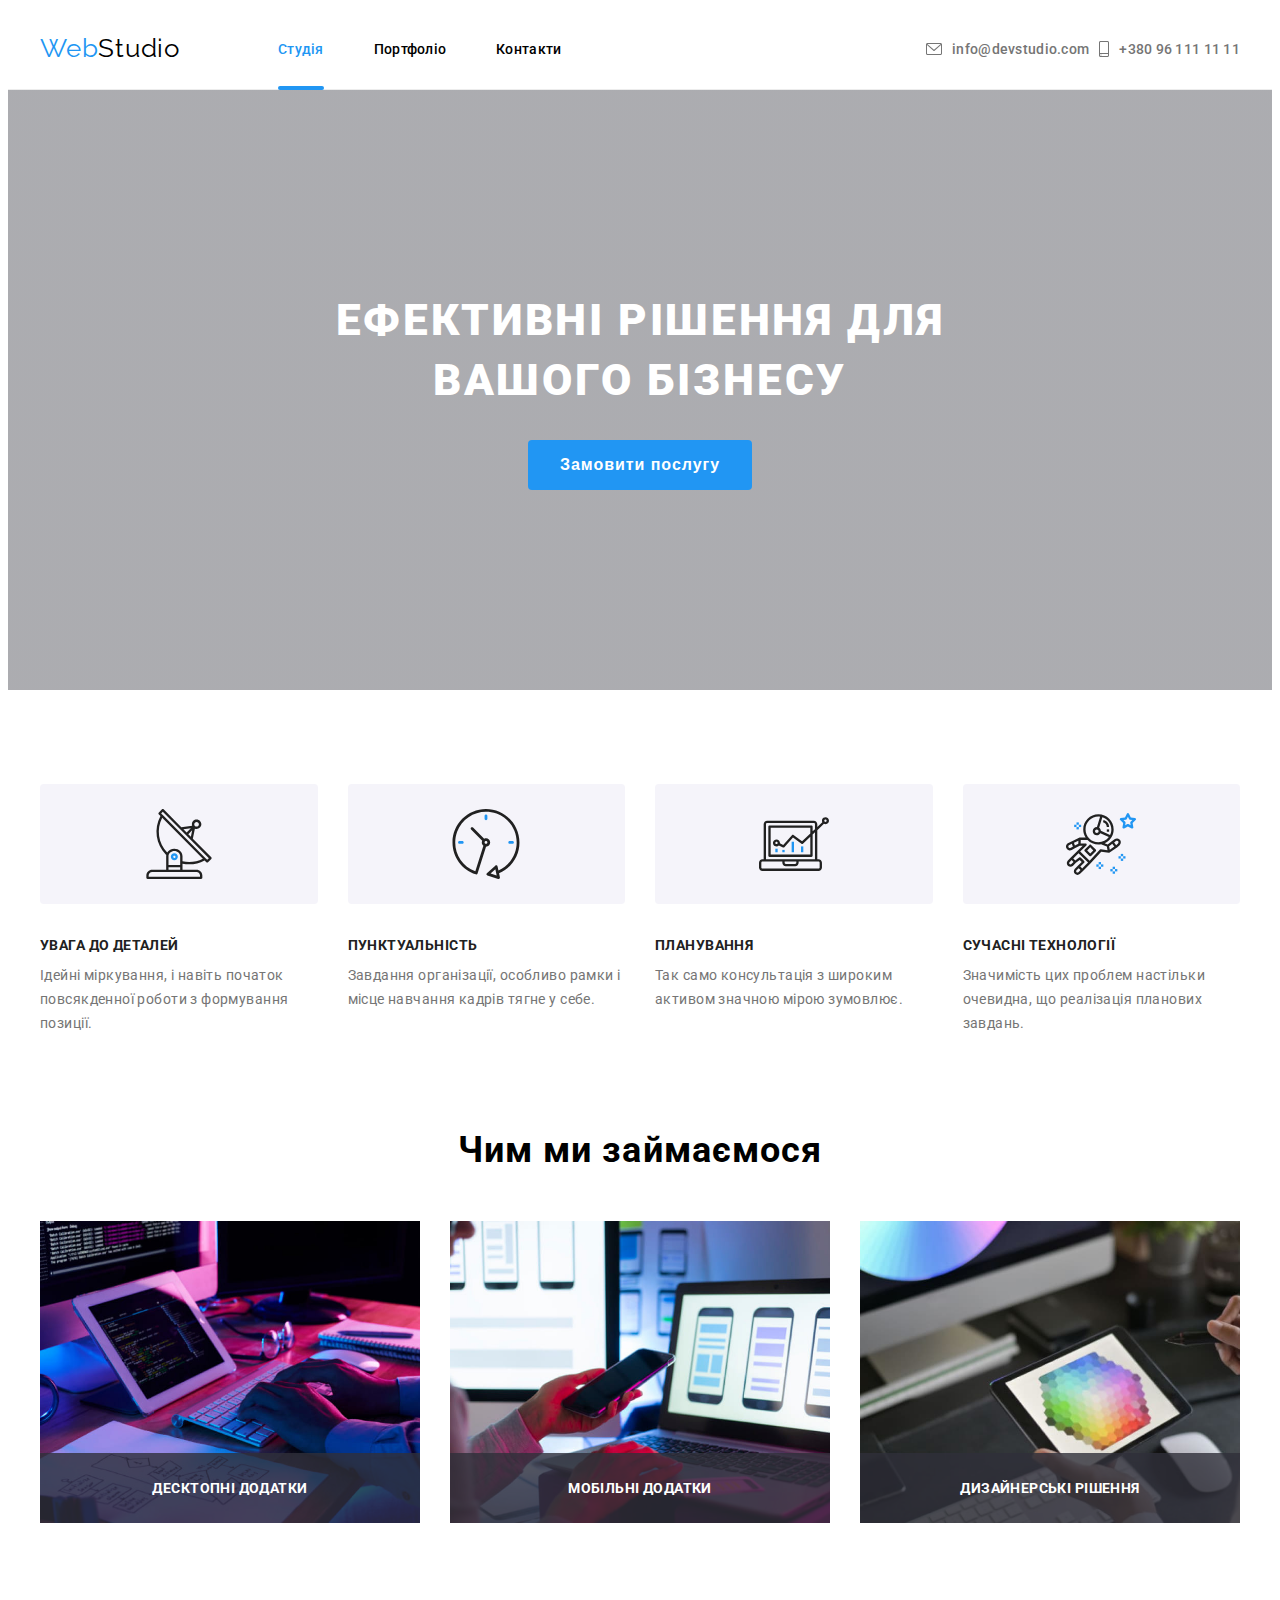
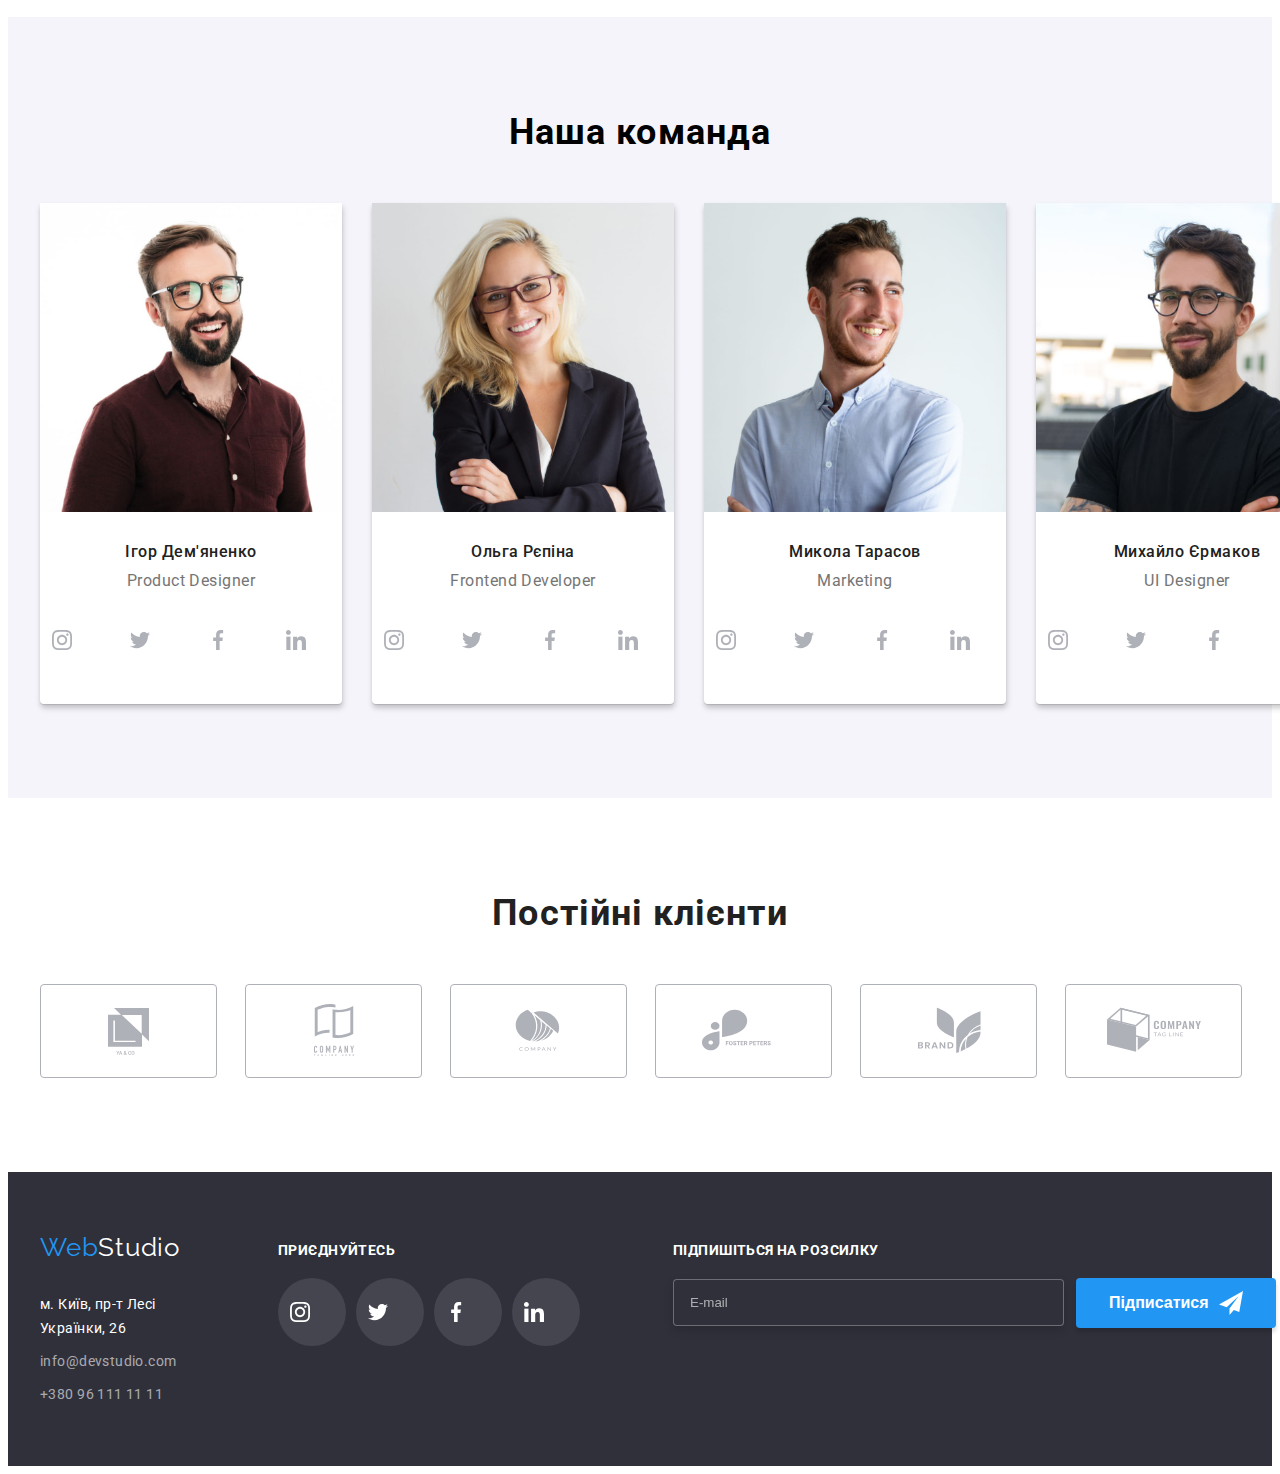
==== commit fd50814d: "add adaptive photos" ====
--- a/index.html
+++ b/index.html
@@ -78,42 +78,46 @@
             <a href="#" class="menu__link link">Контакти</a>
           </li>
         </ul>
-        <ul class="menu__contacts-list list">
-          <li class="menu__contacts-item">
-            <a
-              class="menu__contacts-link menu__contacts-link--big link"
-              href="tel:+380961111111"
-              >+380 96 111 11 11</a
-            >
-          </li>
-          <li class="menu__contacts-item">
-            <a class="menu__contacts-link link" href="mailto:info@devstudio.com"
-              >info@devstudio.com</a
-            >
-          </li>
-        </ul>
-        <ul class="menu__social-list list">
-          <li class="menu__social-item">
-            <a href="https://instagram.com/" class="menu__social-link link"
-              >Instagram</a
-            >
-          </li>
-          <li class="menu__social-item">
-            <a href="https://twitter.com/" class="menu__social-link link"
-              >Twitter</a
-            >
-          </li>
-          <li class="menu__social-item">
-            <a href="https://facebook.com/" class="menu__social-link link"
-              >Facebook</a
-            >
-          </li>
-          <li class="menu__social-item">
-            <a href="https://linkedin.com/" class="menu__social-link link"
-              >Linkedin</a
-            >
-          </li>
-        </ul>
+        <div class="menu__container">
+          <ul class="menu__contacts-list list">
+            <li class="menu__contacts-item">
+              <a
+                class="menu__contacts-link menu__contacts-link--big link"
+                href="tel:+380961111111"
+                >+380 96 111 11 11</a
+              >
+            </li>
+            <li class="menu__contacts-item">
+              <a
+                class="menu__contacts-link link"
+                href="mailto:info@devstudio.com"
+                >info@devstudio.com</a
+              >
+            </li>
+          </ul>
+          <ul class="menu__social-list list">
+            <li class="menu__social-item">
+              <a href="https://instagram.com/" class="menu__social-link link"
+                >Instagram</a
+              >
+            </li>
+            <li class="menu__social-item">
+              <a href="https://twitter.com/" class="menu__social-link link"
+                >Twitter</a
+              >
+            </li>
+            <li class="menu__social-item">
+              <a href="https://facebook.com/" class="menu__social-link link"
+                >Facebook</a
+              >
+            </li>
+            <li class="menu__social-item">
+              <a href="https://linkedin.com/" class="menu__social-link link"
+                >Linkedin</a
+              >
+            </li>
+          </ul>
+        </div>
       </div>
     </header>
     <main>
@@ -172,15 +176,39 @@
           <h2 class="what-we-doing__title">Чим ми займаємося</h2>
           <ul class="what-we-doing__list list">
             <li class="what-we-doing__item">
-              <img src="./images/programming.jpg" alt="programming" />
+              <img
+                src="./images/what-we-doing/what-we-doing_img1.jpg"
+                srcset="
+                  ./images/what-we-doing/what-we-doing_img1.jpg    370w,
+                  ./images/what-we-doing/what-we-doing_img1@2x.jpg 740w
+                "
+                sizes="100%"
+                alt="programming"
+              />
               <h3 class="what-we-doing__name">Десктопні додатки</h3>
             </li>
             <li class="what-we-doing__item">
-              <img src="./images/designering.jpg" alt="designering" />
+              <img
+                src="./images/what-we-doing/what-we-doing_img2.jpg"
+                srcset="
+                  ./images/what-we-doing/what-we-doing_img2.jpg    370w,
+                  ./images/what-we-doing/what-we-doing_img2@2x.jpg 740w
+                "
+                sizes="100%"
+                alt="designering"
+              />
               <h3 class="what-we-doing__name">Мобільні додатки</h3>
             </li>
             <li class="what-we-doing__item">
-              <img src="./images/phone_and_laptop.jpg" alt="phone and laptop" />
+              <img
+                src="./images/what-we-doing/what-we-doing_img3.jpg"
+                srcset="
+                  ./images/what-we-doing/what-we-doing_img3.jpg    370w,
+                  ./images/what-we-doing/what-we-doing_img3@2x.jpg 740w
+                "
+                sizes="100%"
+                alt="phone and laptop"
+              />
               <h3 class="what-we-doing__name">Дизайнерські рішення</h3>
             </li>
           </ul>
@@ -193,7 +221,16 @@
             <li class="our-team__item">
               <img
                 class="our-team__img"
-                src="./images/team_card1.jpg"
+                src="./images/our-team/our-team_img1-desk.jpg"
+                srcset="
+                  ./images/our-team/our-team_img1-desk.jpg    270w,
+                  ./images/our-team/our-team_img1-desk@2x.jpg 540w,
+                  ./images/our-team/our-team_img1-tab.jpg 354w,
+                  ./images/our-team/our-team_img1-tab@2x.jpg 708w,
+                  ./images/our-team/our-team_img1-mob.jpg 450w,
+                  ./images/our-team/our-team_img1-mob@2x.jpg 900w
+                "
+                sizes="100%"
                 alt="Ігор Дем'яненко"
               />
               <h3 class="our-team__name">Ігор Дем'яненко</h3>
@@ -248,7 +285,16 @@
             <li class="our-team__item">
               <img
                 class="our-team__img"
-                src="./images/team_card2.jpg"
+                src="./images/our-team/our-team_img2-desk.jpg"
+                srcset="
+                  ./images/our-team/our-team_img2-desk.jpg    270w,
+                  ./images/our-team/our-team_img2-desk@2x.jpg 540w,
+                  ./images/our-team/our-team_img2-tab.jpg 354w,
+                  ./images/our-team/our-team_img2-tab@2x.jpg 708w,
+                  ./images/our-team/our-team_img2-mob.jpg 450w,
+                  ./images/our-team/our-team_img2-mob@2x.jpg 900w
+                "
+                sizes="100%"
                 alt="Ольга Рєпіна"
               />
               <h3 class="our-team__name">Ольга Рєпіна</h3>
@@ -303,7 +349,16 @@
             <li class="our-team__item">
               <img
                 class="our-team__img"
-                src="./images/team_card3.jpg"
+                src="./images/our-team/our-team_img3-desk.jpg"
+                srcset="
+                  ./images/our-team/our-team_img3-desk.jpg    270w,
+                  ./images/our-team/our-team_img3-desk@2x.jpg 540w,
+                  ./images/our-team/our-team_img3-tab.jpg 354w,
+                  ./images/our-team/our-team_img3-tab@2x.jpg 708w,
+                  ./images/our-team/our-team_img3-mob.jpg 450w,
+                  ./images/our-team/our-team_img3-mob@2x.jpg 900w
+                "
+                sizes="100%"
                 alt="Микола Тарасов"
               />
               <h3 class="our-team__name">Микола Тарасов</h3>
@@ -358,7 +413,16 @@
             <li class="our-team__item">
               <img
                 class="our-team__img"
-                src="./images/team_card4.jpg"
+                src="./images/our-team/our-team_img4-desk.jpg"
+                srcset="
+                  ./images/our-team/our-team_img4-desk.jpg    270w,
+                  ./images/our-team/our-team_img4-desk@2x.jpg 540w,
+                  ./images/our-team/our-team_img4-tab.jpg 354w,
+                  ./images/our-team/our-team_img4-tab@2x.jpg 708w,
+                  ./images/our-team/our-team_img4-mob.jpg 450w,
+                  ./images/our-team/our-team_img4-mob@2x.jpg 900w
+                "
+                sizes="100%"
                 alt="Михайло Єрмаков"
               />
               <h3 class="our-team__name">Михайло Єрмаков</h3>
--- a/css/main.min.css
+++ b/css/main.min.css
@@ -1 +1 @@
-.footer-form__btn,.hero__button,.popup__button{background:#2196f3;border:none;color:#fff;border-radius:4px;font-size:16px;font-weight:700;line-height:1.875}.footer__logo,.logo__accent,.logo{font-family:Raleway;font-size:26px;letter-spacing:.78px;color:#000}body{font-family:"Roboto"}::-webkit-scrollbar{display:none}@media screen and (min-width: 1200px){::-webkit-scrollbar{display:block}}h1,h2,h3,h4,p{margin-top:0;margin-bottom:0}ul{margin-top:0;margin-bottom:0;padding-left:0}img{display:block;width:100%;max-width:100%;height:auto}.list{list-style:none;padding:0}.link{text-decoration:none;color:#000}.visually-hidden{position:absolute;width:1px;height:1px;margin:-1px;border:0;padding:0;white-space:nowrap;-webkit-clip-path:inset(100%);clip-path:inset(100%);clip:rect(0 0 0 0);overflow:hidden}.container{min-width:320px;margin:0 auto;padding:0 15px}@media screen and (min-width: 480px){.container{min-width:480px}}@media screen and (min-width: 768px){.container{min-width:768px}}@media screen and (min-width: 1200px){.container{width:1200px}}.popup{position:fixed;background-color:#fff;border-radius:4px;-webkit-box-shadow:0px 2px 1px 0px rgba(0,0,0,.2),0px 1px 1px 0px rgba(0,0,0,.14),0px 1px 3px 0px rgba(0,0,0,.12);box-shadow:0px 2px 1px 0px rgba(0,0,0,.2),0px 1px 1px 0px rgba(0,0,0,.14),0px 1px 3px 0px rgba(0,0,0,.12);z-index:9999;left:50%;top:50%;-webkit-transform:translate(-50%, -50%) scale(1);-ms-transform:translate(-50%, -50%) scale(1);transform:translate(-50%, -50%) scale(1);padding:40px;width:450px;-webkit-transition:-webkit-transform 250ms cubic-bezier(0.4, 0, 0.2, 1);transition:-webkit-transform 250ms cubic-bezier(0.4, 0, 0.2, 1);transition:transform 250ms cubic-bezier(0.4, 0, 0.2, 1);transition:transform 250ms cubic-bezier(0.4, 0, 0.2, 1), -webkit-transform 250ms cubic-bezier(0.4, 0, 0.2, 1)}@media screen and (min-width: 1200px){.popup{width:528px}}.overlay{height:100vh;width:100%;background-color:rgba(0,0,0,.2);position:fixed;top:0;left:0;z-index:9998;opacity:1;-webkit-transition:opactiy 250ms cubic-bezier(0.4, 0, 0.2, 1);transition:opactiy 250ms cubic-bezier(0.4, 0, 0.2, 1)}.overlay .is-hidden{opacity:0}.is-hidden{-webkit-transform:translate(-50%, -50%) scale(0);-ms-transform:translate(-50%, -50%) scale(0);transform:translate(-50%, -50%) scale(0);pointer-events:none}.no-scroll{overflow:hidden}.popup__close-btn{outline:none;border:none;background-color:rgba(0,0,0,0);border-radius:50%;position:absolute;top:8px;right:8px;padding:6px;display:-webkit-box;display:-ms-flexbox;display:flex;-webkit-box-align:center;-ms-flex-align:center;align-items:center;-webkit-box-pack:center;-ms-flex-pack:center;justify-content:center;-webkit-transition:outline 250ms cubic-bezier(0.4, 0, 0.2, 1);transition:outline 250ms cubic-bezier(0.4, 0, 0.2, 1)}.popup__close-btn svg{fill:#000;-webkit-transition:fill 250ms cubic-bezier(0.4, 0, 0.2, 1);transition:fill 250ms cubic-bezier(0.4, 0, 0.2, 1)}.popup__close-btn:hover,.popup__close-btn:focus{cursor:pointer;outline:1px solid rgba(0,0,0,.1)}.popup__close-btn:hover svg{fill:#2196f3}.popup__title{color:#212121;font-size:20px;font-weight:700;line-height:normal;letter-spacing:.6px;text-align:center}.popup__form{display:-webkit-box;display:-ms-flexbox;display:flex;-webkit-box-orient:vertical;-webkit-box-direction:normal;-ms-flex-direction:column;flex-direction:column;gap:10px;margin-top:12px}.popup__label{color:#757575;font-size:12px;font-style:normal;font-weight:400;line-height:normal;letter-spacing:.12px;display:-webkit-box;display:-ms-flexbox;display:flex;-webkit-box-orient:vertical;-webkit-box-direction:normal;-ms-flex-direction:column;flex-direction:column;position:relative}.popup__label:focus-within .popup__svg,.popup__label:hover .popup__svg{fill:#2196f3}.popup__svg{position:absolute;left:12px;top:50%;fill:#212121;-webkit-transition:fill 250ms cubic-bezier(0.4, 0, 0.2, 1);transition:fill 250ms cubic-bezier(0.4, 0, 0.2, 1)}.popup__input{border-radius:4px;border:1px solid rgba(33,33,33,.2);padding:11px 42px;margin-top:4px;-webkit-transition:outline 250ms cubic-bezier(0.4, 0, 0.2, 1);transition:outline 250ms cubic-bezier(0.4, 0, 0.2, 1)}.popup__input:hover,.popup__input:focus{outline:1px solid #2196f3}.popup__input::-webkit-input-placeholder{color:rgba(117,117,117,.5);font-family:Roboto;font-size:12px;font-style:normal;font-weight:400;line-height:normal;letter-spacing:.12px;position:relative}.popup__input::-moz-placeholder{color:rgba(117,117,117,.5);font-family:Roboto;font-size:12px;font-style:normal;font-weight:400;line-height:normal;letter-spacing:.12px;position:relative}.popup__input:-ms-input-placeholder{color:rgba(117,117,117,.5);font-family:Roboto;font-size:12px;font-style:normal;font-weight:400;line-height:normal;letter-spacing:.12px;position:relative}.popup__input::-ms-input-placeholder{color:rgba(117,117,117,.5);font-family:Roboto;font-size:12px;font-style:normal;font-weight:400;line-height:normal;letter-spacing:.12px;position:relative}.popup__input::placeholder{color:rgba(117,117,117,.5);font-family:Roboto;font-size:12px;font-style:normal;font-weight:400;line-height:normal;letter-spacing:.12px;position:relative}.popup__input--textarea{padding:11px 12px;resize:none}.popup__checkbox-container{display:-webkit-box;display:-ms-flexbox;display:flex;-webkit-box-align:center;-ms-flex-align:center;align-items:center;margin-top:20px;margin-bottom:30px;gap:7px;-webkit-box-pack:center;-ms-flex-pack:center;justify-content:center}.popup__policy-label{color:#757575;font-size:12px;letter-spacing:.36px;font-style:normal;font-weight:400;line-height:24px}@media screen and (min-width: 1200px){.popup__policy-label{font-size:14px;letter-spacing:.42px}}.popup__policy-label a{color:#2196f3}.popup__button{display:block;padding:10px 52px;font-family:inherit;letter-spacing:.96px;margin:0 auto;-webkit-transition:opacity 250ms cubic-bezier(0.4, 0, 0.2, 1);transition:opacity 250ms cubic-bezier(0.4, 0, 0.2, 1)}.popup__button:hover,.popup__button:focus{opacity:.7;cursor:pointer}input[type=checkbox]{appearance:none;-webkit-appearance:none;-moz-appearance:none;width:16px;height:15px;border-radius:2px;border:1px solid #333;cursor:pointer;outline:none;position:relative}input[type=checkbox]:checked{background-color:#2196f3;border:1px solid #2196f3}input[type=checkbox]:checked::after{content:url("data:image/svg+xml;charset=UTF-8,<svg style='position: relative; bottom: 2px; left: 1px' xmlns='http://www.w3.org/2000/svg' width='13' height='10' fill='white' viewBox='0 0 13 10'><path d='M1.95703 4.75166L1.88825 4.68604L1.81923 4.75141L0.93123 5.59258L0.854858 5.66492L0.930974 5.73753L4.42671 9.07236L4.49574 9.1382L4.56476 9.07236L12.069 1.91352L12.1449 1.84116L12.069 1.76881L11.1873 0.927644L11.1183 0.861826L11.0493 0.927611L4.49577 7.17353L1.95703 4.75166Z'/></svg>")}.social-links{display:-webkit-box;display:-ms-flexbox;display:flex;gap:10px;-webkit-box-pack:center;-ms-flex-pack:center;justify-content:center}.social-links__link{display:-webkit-box;display:-ms-flexbox;display:flex;-webkit-box-align:center;-ms-flex-align:center;align-items:center;border-radius:50%;padding:12px;-webkit-transition:background-color 250ms cubic-bezier(0.4, 0, 0.2, 1);transition:background-color 250ms cubic-bezier(0.4, 0, 0.2, 1);width:44px;height:44px}.social-links__link:hover,.social-links__link:focus{background-color:#2196f3;cursor:pointer}.social-links__link:hover svg{fill:#fff}.social-links__icon{fill:#afb1b8;-webkit-transition:fill 250ms cubic-bezier(0.4, 0, 0.2, 1);transition:fill 250ms cubic-bezier(0.4, 0, 0.2, 1)}.social-links__link--bg{background-color:rgba(255,255,255,.1)}.social-links__icon--white{fill:#fff}.logo{font-style:normal;width:134px;height:28px}@media screen and (min-width: 768px){.logo{margin-right:88px}}@media screen and (min-width: 1200px){.logo{width:145px;height:31px;margin-right:93px}}.logo__accent{color:#2196f3}.footer__logo{color:#fff}.nav__link--current{color:#2196f3}.nav__link--current::before{content:"";position:absolute;display:inline-block;border-bottom:4px solid #2196f3;border-radius:2px;width:100%;-webkit-transition:-webkit-transform 250ms cubic-bezier(0.4, 0, 0.2, 1);transition:-webkit-transform 250ms cubic-bezier(0.4, 0, 0.2, 1);transition:transform 250ms cubic-bezier(0.4, 0, 0.2, 1);transition:transform 250ms cubic-bezier(0.4, 0, 0.2, 1), -webkit-transform 250ms cubic-bezier(0.4, 0, 0.2, 1)}@media screen and (min-width: 768px){.nav__link--current::before{bottom:-35px}}@media screen and (min-width: 1200px){.nav__link--current::before{bottom:-33px}}.nav__link--current:hover::before,.nav__link--current:focus::before{-webkit-transform:translateY(-30px);-ms-transform:translateY(-30px);transform:translateY(-30px)}.header{padding:16px 0;border-bottom:1px solid #ececec;position:relative}@media screen and (min-width: 768px){.header{padding:21px 0}}@media screen and (min-width: 1200px){.header{padding:25px 0}}.header .container{display:-webkit-box;display:-ms-flexbox;display:flex;-webkit-box-align:center;-ms-flex-align:center;align-items:center;-webkit-box-pack:justify;-ms-flex-pack:justify;justify-content:space-between}@media screen and (min-width: 1200px){.header .container{-webkit-box-pack:center;-ms-flex-pack:center;justify-content:center}}.nav__list,.contacts-list{display:none}@media screen and (min-width: 768px){.nav__list,.contacts-list{display:-webkit-box;display:-ms-flexbox;display:flex;gap:50px}}.contacts-list{margin-left:auto;-webkit-box-orient:vertical;-webkit-box-direction:normal;-ms-flex-direction:column;flex-direction:column;gap:10px}@media screen and (min-width: 1200px){.contacts-list{-webkit-box-orient:horizontal;-webkit-box-direction:normal;-ms-flex-direction:row;flex-direction:row}}.contacts-list__svg{fill:#757575;-webkit-transition:fill 250ms cubic-bezier(0.4, 0, 0.2, 1);transition:fill 250ms cubic-bezier(0.4, 0, 0.2, 1)}.nav__link{position:relative}.nav__link,.contacts-list__link{font-size:14px;line-height:normal;letter-spacing:0.28px;text-transform:none;font-weight:500;-webkit-transition:color 250ms cubic-bezier(0.4, 0, 0.2, 1);transition:color 250ms cubic-bezier(0.4, 0, 0.2, 1)}.nav__link:hover,.nav__link:focus,.contacts-list__link:hover,.contacts-list__link:focus{color:#2196f3}.nav__link:hover .contacts-list__svg,.contacts-list__link:hover .contacts-list__svg{fill:#2196f3}.contacts-list__link{color:#757575;display:-webkit-box;display:-ms-flexbox;display:flex;-webkit-box-align:center;-ms-flex-align:center;align-items:center;gap:10px}.header__btn:hover,.header__btn:focus{cursor:pointer}@media screen and (min-width: 768px){.header__btn{display:none}}.menu{-webkit-transform:translateX(100vw);-ms-transform:translateX(100vw);transform:translateX(100vw);position:absolute;-webkit-transition:-webkit-transform 250ms cubic-bezier(0.4, 0, 0.2, 1);transition:-webkit-transform 250ms cubic-bezier(0.4, 0, 0.2, 1);transition:transform 250ms cubic-bezier(0.4, 0, 0.2, 1);transition:transform 250ms cubic-bezier(0.4, 0, 0.2, 1), -webkit-transform 250ms cubic-bezier(0.4, 0, 0.2, 1);background-color:#fff;width:100%;height:100vh;top:0;padding:48px 15px 48px 40px;z-index:100}.menu.is-open{-webkit-transform:translateX(0);-ms-transform:translateX(0);transform:translateX(0)}.header__btn-close{position:absolute;right:15px;top:10px;fill:#212121;-webkit-transition:fill 250ms cubic-bezier(0.4, 0, 0.2, 1);transition:fill 250ms cubic-bezier(0.4, 0, 0.2, 1)}.header__btn-close:hover,.header__btn-close:focus{fill:#2196f3;cursor:pointer}.menu__list{display:-webkit-box;display:-ms-flexbox;display:flex;-webkit-box-orient:vertical;-webkit-box-direction:normal;-ms-flex-direction:column;flex-direction:column;gap:32px}.menu__link{color:#212121;font-size:40px;font-weight:500;line-height:normal;letter-spacing:.8px;-webkit-transition:color 250ms cubic-bezier(0.4, 0, 0.2, 1);transition:color 250ms cubic-bezier(0.4, 0, 0.2, 1)}.menu__link:hover,.menu__link:focus{color:#2196f3;cursor:pointer}.menu__contacts-list{display:-webkit-box;display:-ms-flexbox;display:flex;-webkit-box-orient:vertical;-webkit-box-direction:normal;-ms-flex-direction:column;flex-direction:column;gap:32px;margin-top:302px}.menu__contacts-link{color:#757575;font-size:24px;font-weight:500;line-height:normal;letter-spacing:.48px;-webkit-transition:color 250ms cubic-bezier(0.4, 0, 0.2, 1);transition:color 250ms cubic-bezier(0.4, 0, 0.2, 1)}.menu__contacts-link:hover,.menu__contacts-link:focus{color:#2196f3;cursor:pointer}.menu__contacts-link--big{font-size:34px;letter-spacing:.68px}.menu__social-list{display:-webkit-box;display:-ms-flexbox;display:flex;gap:10px;margin-top:64px}.menu__social-item:not(:last-child){border-right:1px solid rgba(33,33,33,.2);padding-right:10px}.menu__social-link{color:#2196f3;font-size:18px;font-weight:500;line-height:22px;letter-spacing:.36px}.hero{background:-webkit-gradient(linear, left top, left bottom, from(rgba(47, 48, 58, 0.4)), to(rgba(47, 48, 58, 0.4))),url(../images/bg.png) no-repeat;background:linear-gradient(rgba(47, 48, 58, 0.4), rgba(47, 48, 58, 0.4)),url(../images/bg.png) no-repeat;padding:118px 0;background-size:cover;background-position:center}@media screen and (min-width: 1200px){.hero{padding:200px 0}}.hero__title{color:#fff;text-align:center;font-size:26px;line-height:1.61538;letter-spacing:1.56px;text-transform:uppercase;font-weight:900;margin-bottom:30px}@media screen and (min-width: 1200px){.hero__title{font-size:44px;line-height:1.36364;letter-spacing:2.64px;text-transform:uppercase}}.hero__button{display:block;padding:10px 24px;border-radius:4px;letter-spacing:.96px;margin:0 auto;-webkit-transition:opacity 250ms cubic-bezier(0.4, 0, 0.2, 1);transition:opacity 250ms cubic-bezier(0.4, 0, 0.2, 1)}.hero__button:hover,.hero__button:focus{opacity:.7;cursor:pointer}@media screen and (min-width: 1200px){.hero__button{padding:10px 32px}}.special{padding-top:94px;padding-bottom:94px}.special__list{display:-webkit-box;display:-ms-flexbox;display:flex;gap:30px;-ms-flex-wrap:wrap;flex-wrap:wrap}@media screen and (min-width: 1200px){.special__list{-ms-flex-wrap:nowrap;flex-wrap:nowrap}}.special__item{font-size:14px;line-height:normal;letter-spacing:0.42px;text-transform:uppercase;color:#212121;-ms-flex-preferred-size:100%;flex-basis:100%}@media screen and (min-width: 768px){.special__item{-ms-flex-preferred-size:calc((100% - 30px*(2 - 1))/2);flex-basis:calc((100% - 30px*(2 - 1))/2)}}.special__item::before{content:"";display:inline-block;background-color:#f5f4fa;background-repeat:no-repeat;width:100%;height:120px;border-radius:4px;background-position:center}.special__item:nth-child(1)::before{background-image:url("../images/antenna.svg")}.special__item:nth-child(2)::before{background-image:url("../images/clock.svg")}.special__item:nth-child(3)::before{background-image:url("../images/diagram.svg")}.special__item:nth-child(4)::before{background-image:url("../images/astronaut.svg")}.special__title{font-size:14px;margin-bottom:10px;margin-top:30px;text-align:center}@media screen and (min-width: 768px){.special__title{text-align:left}}.special__signature{color:#757575;font-size:14px;line-height:1.71429;letter-spacing:0.42px;text-transform:none}.what-we-doing{padding-bottom:94px;display:none}@media screen and (min-width: 1200px){.what-we-doing{display:block}}.what-we-doing__list{display:-webkit-box;display:-ms-flexbox;display:flex;gap:30px}.what-we-doing__item{-ms-flex-preferred-size:calc((100% - 20px*(3 - 1))/3);flex-basis:calc((100% - 20px*(3 - 1))/3);position:relative}.what-we-doing__name{width:100%;background-color:rgba(47,48,58,.8);position:absolute;bottom:0;color:#fff;text-align:center;font-size:14px;line-height:normal;letter-spacing:0.42px;text-transform:uppercase;font-weight:700;padding:27px 0}.what-we-doing__title{text-align:center;font-size:36px;line-height:normal;letter-spacing:1.08px;text-transform:none;margin-bottom:50px}.our-team{background:#f5f4fa;padding:60px 0}@media screen and (min-width: 1200px){.our-team{padding:94px 0}}.our-team__title{text-align:center;font-size:36px;line-height:normal;letter-spacing:1.08px;text-transform:none;margin-bottom:30px}@media screen and (min-width: 1200px){.our-team__title{margin-bottom:50px}}.our-team__list{display:-webkit-box;display:-ms-flexbox;display:flex;gap:30px;text-align:center;-ms-flex-wrap:wrap;flex-wrap:wrap}@media screen and (min-width: 1200px){.our-team__list{-ms-flex-wrap:nowrap;flex-wrap:nowrap}}.our-team__item{background-color:#fff;padding-bottom:30px;border-radius:0 0 4px 4px;-webkit-box-shadow:1px 4px 6px 0px rgba(0,0,0,.16),0px 4px 4px 0px rgba(0,0,0,.06),0px 1px 1px 0px rgba(0,0,0,.12);box-shadow:1px 4px 6px 0px rgba(0,0,0,.16),0px 4px 4px 0px rgba(0,0,0,.06),0px 1px 1px 0px rgba(0,0,0,.12);-ms-flex-preferred-size:calc((100% - 30px*(1 - 1))/1);flex-basis:calc((100% - 30px*(1 - 1))/1)}@media screen and (min-width: 768px){.our-team__item{-ms-flex-preferred-size:calc((100% - 30px*(2 - 1))/2);flex-basis:calc((100% - 30px*(2 - 1))/2)}}@media screen and (min-width: 1200px){.our-team__item{-ms-flex-preferred-size:calc((100% - 30px*(4 - 1))/4);flex-basis:calc((100% - 30px*(4 - 1))/4)}}.our-team__img{width:100%;margin-bottom:30px}.our-team__name,.our-team__profession{color:#212121;font-size:16px;line-height:normal;letter-spacing:0.48px;text-transform:none;font-size:16px;font-weight:500;letter-spacing:.48px}.our-team__profession{margin-top:10px;color:#757575;font-weight:400}.our-team__social-links{margin-top:16px}.regular-customers{text-align:center;padding-top:94px;padding-bottom:94px}.regular-customers__title{color:#212121;text-align:center;font-size:36px;line-height:normal;letter-spacing:1.08px;text-transform:none;font-weight:700;margin-bottom:30px}@media screen and (min-width: 1200px){.regular-customers__title{margin-bottom:50px}}.regular-customers__list{display:-webkit-box;display:-ms-flexbox;display:flex;gap:30px;-webkit-box-pack:center;-ms-flex-pack:center;justify-content:center;-ms-flex-wrap:wrap;flex-wrap:wrap}@media screen and (min-width: 1200px){.regular-customers__list{-ms-flex-wrap:nowrap;flex-wrap:nowrap}}.regular-customers__item{-ms-flex-preferred-size:calc((100% - 30px*(2 - 1))/2);flex-basis:calc((100% - 30px*(2 - 1))/2)}@media screen and (min-width: 768px){.regular-customers__item{-ms-flex-preferred-size:calc((100% - 30px*(3 - 1))/3);flex-basis:calc((100% - 30px*(3 - 1))/3)}}.regular-customers__link{display:-webkit-box;display:-ms-flexbox;display:flex;-webkit-box-align:center;-ms-flex-align:center;align-items:center;-webkit-box-pack:center;-ms-flex-pack:center;justify-content:center;width:100%;height:92px;border:1px solid #afb1b8;border-radius:4px;-webkit-transition:border 250ms cubic-bezier(0.4, 0, 0.2, 1);transition:border 250ms cubic-bezier(0.4, 0, 0.2, 1)}.regular-customers__link:hover{border:1px solid #2196f3}.regular-customers__link svg{fill:#afb1b8;-webkit-transition:fill 250ms cubic-bezier(0.4, 0, 0.2, 1);transition:fill 250ms cubic-bezier(0.4, 0, 0.2, 1)}.regular-customers__link:hover svg{fill:#2196f3}.footer{background:#2f303a;padding-top:60px;padding-bottom:60px}.footer .container{display:-webkit-box;display:-ms-flexbox;display:flex;-webkit-box-pack:center;-ms-flex-pack:center;justify-content:center;-webkit-box-align:center;-ms-flex-align:center;align-items:center;-webkit-box-orient:vertical;-webkit-box-direction:normal;-ms-flex-direction:column;flex-direction:column;gap:60px;-webkit-column-gap:165px;-moz-column-gap:165px;column-gap:165px}@media screen and (min-width: 768px){.footer .container{-ms-flex-wrap:wrap;flex-wrap:wrap;-ms-flex-pack:distribute;justify-content:space-around;-webkit-box-orient:horizontal;-webkit-box-direction:normal;-ms-flex-direction:row;flex-direction:row;-webkit-box-align:start;-ms-flex-align:start;align-items:flex-start}}@media screen and (min-width: 1200px){.footer .container{-ms-flex-wrap:nowrap;flex-wrap:nowrap;-webkit-box-pack:justify;-ms-flex-pack:justify;justify-content:space-between;-webkit-box-orient:horizontal;-webkit-box-direction:normal;-ms-flex-direction:row;flex-direction:row;gap:93px}}.address{display:-webkit-box;display:-ms-flexbox;display:flex;-webkit-box-orient:vertical;-webkit-box-direction:normal;-ms-flex-direction:column;flex-direction:column;-webkit-box-align:center;-ms-flex-align:center;align-items:center;gap:9px}.address .logo{margin-right:0;margin-bottom:20px}@media screen and (min-width: 1200px){.address{-webkit-box-align:start;-ms-flex-align:start;align-items:flex-start}}.address__link{color:rgba(255,255,255,.6);font-size:14px;line-height:1.71429;letter-spacing:0.42px;text-transform:none;-webkit-transition:color 250ms cubic-bezier(0.4, 0, 0.2, 1);transition:color 250ms cubic-bezier(0.4, 0, 0.2, 1);font-style:normal}.address__link:nth-child(2){color:#fff}.address__link:hover{color:#2196f3}.footer-links,.footer-form{padding-top:10px;display:-webkit-box;display:-ms-flexbox;display:flex;-webkit-box-orient:vertical;-webkit-box-direction:normal;-ms-flex-direction:column;flex-direction:column;-webkit-box-align:center;-ms-flex-align:center;align-items:center}@media screen and (min-width: 768px){.footer-links,.footer-form{display:block}}.footer-links__title,.footer-form__title{color:#fff;font-size:14px;line-height:normal;letter-spacing:0.42px;text-transform:uppercase;padding-bottom:20px}@media screen and (min-width: 768px)and (max-width: 1200px){.footer-links__title,.footer-form__title{text-align:center}}.footer__form-btn{margin-left:23px}.footer-form__form{display:-webkit-box;display:-ms-flexbox;display:flex;-webkit-box-orient:vertical;-webkit-box-direction:normal;-ms-flex-direction:column;flex-direction:column;-webkit-box-align:center;-ms-flex-align:center;align-items:center;gap:20px}@media screen and (min-width: 1200px){.footer-form__form{-webkit-box-orient:horizontal;-webkit-box-direction:normal;-ms-flex-direction:row;flex-direction:row;gap:12px}}.footer-form__input{width:450px;padding:14.8px;border:1px solid rgba(255,255,255,.3);-webkit-filter:drop-shadow(0px 4px 4px rgba(0, 0, 0, 0.15));filter:drop-shadow(0px 4px 4px rgba(0, 0, 0, 0.15));border-radius:4px;background-color:#2f303a;color:rgba(255,255,255,.6);padding-left:16px;-webkit-transition:border-color 250ms cubic-bezier(0.4, 0, 0.2, 1);transition:border-color 250ms cubic-bezier(0.4, 0, 0.2, 1)}@media screen and (min-width: 1200px){.footer-form__input{width:358px}}.footer-form__input:hover,.footer-form__input:focus{outline:none;border-color:#2196f3}.footer-form__input::-webkit-input-placeholder{color:rgba(255,255,255,.6)}.footer-form__input::-moz-placeholder{color:rgba(255,255,255,.6)}.footer-form__input:-ms-input-placeholder{color:rgba(255,255,255,.6)}.footer-form__input::-ms-input-placeholder{color:rgba(255,255,255,.6)}.footer-form__input::placeholder{color:rgba(255,255,255,.6)}.footer-form__btn{width:200px;height:50px;-webkit-box-shadow:0px 4px 4px rgba(0,0,0,.15);box-shadow:0px 4px 4px rgba(0,0,0,.15);display:-webkit-box;display:-ms-flexbox;display:flex;-webkit-box-align:center;-ms-flex-align:center;align-items:center;-webkit-box-pack:center;-ms-flex-pack:center;justify-content:center;gap:10px;-webkit-transition:background-color 250ms cubic-bezier(0.4, 0, 0.2, 1);transition:background-color 250ms cubic-bezier(0.4, 0, 0.2, 1)}.footer-form__btn::after{content:"";display:inline-block;width:24px;height:24px;background-image:url(../images/icon-send.svg)}.footer-form__btn:hover,.footer-form__btn:focus{background-color:#188ce8;cursor:pointer}.footer-form__btn:active{-webkit-transform:scale(0.9);-ms-transform:scale(0.9);transform:scale(0.9)}.projects{padding-top:93px;padding-bottom:95px}.filters{display:-webkit-box;display:-ms-flexbox;display:flex;gap:8px;margin-bottom:40px;-ms-flex-wrap:wrap;flex-wrap:wrap}@media screen and (max-width: 767px){.filters{max-width:340px}}@media screen and (min-width: 768px){.filters{-ms-flex-wrap:nowrap;flex-wrap:nowrap;-webkit-box-pack:center;-ms-flex-pack:center;justify-content:center;margin-bottom:30px}}.filters__btn{border:none;min-width:73px;font-family:Roboto;border-radius:4px;padding:6px 22px;background-color:#f5f4fa;color:#212121;font-weight:500;line-height:1.625;letter-spacing:.48px;-webkit-transition:background-color 250ms cubic-bezier(0.4, 0, 0.2, 1),-webkit-box-shadow 250ms cubic-bezier(0.4, 0, 0.2, 1);transition:background-color 250ms cubic-bezier(0.4, 0, 0.2, 1),-webkit-box-shadow 250ms cubic-bezier(0.4, 0, 0.2, 1);transition:background-color 250ms cubic-bezier(0.4, 0, 0.2, 1),box-shadow 250ms cubic-bezier(0.4, 0, 0.2, 1);transition:background-color 250ms cubic-bezier(0.4, 0, 0.2, 1),box-shadow 250ms cubic-bezier(0.4, 0, 0.2, 1),-webkit-box-shadow 250ms cubic-bezier(0.4, 0, 0.2, 1)}.filters__btn:hover,.filters__btn:focus{background-color:#2196f3;color:#fff;-webkit-box-shadow:0px 2px 2px 0px rgba(0,0,0,.12),0px 1px 2px 0px rgba(0,0,0,.08),0px 3px 1px 0px rgba(0,0,0,.1);box-shadow:0px 2px 2px 0px rgba(0,0,0,.12),0px 1px 2px 0px rgba(0,0,0,.08),0px 3px 1px 0px rgba(0,0,0,.1);cursor:pointer}.filters__btn:nth-child(1){padding:6px 25px}.filters__btn--active{background:#2196f3;color:#fff;-webkit-box-shadow:0px 2px 2px 0px rgba(0,0,0,.12),0px 1px 2px 0px rgba(0,0,0,.08),0px 3px 1px 0px rgba(0,0,0,.1);box-shadow:0px 2px 2px 0px rgba(0,0,0,.12),0px 1px 2px 0px rgba(0,0,0,.08),0px 3px 1px 0px rgba(0,0,0,.1)}.projects__list{display:-webkit-box;display:-ms-flexbox;display:flex;gap:30px;-ms-flex-wrap:wrap;flex-wrap:wrap}.projects__item{-ms-flex-preferred-size:100%;flex-basis:100%;border:1px solid #eee}@media screen and (min-width: 768px){.projects__item{-ms-flex-preferred-size:calc((100% - 30px*(2 - 1))/2);flex-basis:calc((100% - 30px*(2 - 1))/2)}}@media screen and (min-width: 1200px){.projects__item{-ms-flex-preferred-size:calc((100% - 30px*(3 - 1))/3);flex-basis:calc((100% - 30px*(3 - 1))/3)}}.projects__content{display:block;-webkit-transition:-webkit-box-shadow 250ms cubic-bezier(0.4, 0, 0.2, 1);transition:-webkit-box-shadow 250ms cubic-bezier(0.4, 0, 0.2, 1);transition:box-shadow 250ms cubic-bezier(0.4, 0, 0.2, 1);transition:box-shadow 250ms cubic-bezier(0.4, 0, 0.2, 1), -webkit-box-shadow 250ms cubic-bezier(0.4, 0, 0.2, 1)}.projects__content:hover,.projects__content:focus{-webkit-box-shadow:1px 4px 6px 0px rgba(0,0,0,.16),0px 4px 4px 0px rgba(0,0,0,.06),0px 1px 1px 0px rgba(0,0,0,.12);box-shadow:1px 4px 6px 0px rgba(0,0,0,.16),0px 4px 4px 0px rgba(0,0,0,.06),0px 1px 1px 0px rgba(0,0,0,.12)}.projects__content:hover .projects__hover-content,.projects__content:focus .projects__hover-content{-webkit-transform:translateY(0);-ms-transform:translateY(0);transform:translateY(0)}.projects__title{color:#212121;font-size:18px;line-height:2;letter-spacing:1.08px;text-transform:none;padding-top:20px;padding-left:24px;padding-right:24px}.projects__signature{color:#757575;line-height:1.875;letter-spacing:.48px;padding-bottom:20px;padding-left:24px;padding-right:24px}.projects__img-container{position:relative;overflow:hidden}.projects__hover-content{background-image:-webkit-gradient(linear, left top, left bottom, from(rgba(33, 150, 243, 0.9)), to(rgba(33, 150, 243, 0.9)));background-image:linear-gradient(rgba(33, 150, 243, 0.9), rgba(33, 150, 243, 0.9));height:100%;width:100%;position:absolute;top:0;color:#fff;padding:63px 24px;font-size:18px;line-height:1.55;letter-spacing:.54px;-webkit-transition:-webkit-transform 250ms cubic-bezier(0.4, 0, 0.2, 1);transition:-webkit-transform 250ms cubic-bezier(0.4, 0, 0.2, 1);transition:transform 250ms cubic-bezier(0.4, 0, 0.2, 1);transition:transform 250ms cubic-bezier(0.4, 0, 0.2, 1), -webkit-transform 250ms cubic-bezier(0.4, 0, 0.2, 1);-webkit-transform:translateY(100%);-ms-transform:translateY(100%);transform:translateY(100%)}/*# sourceMappingURL=main.min.css.map */+.footer-form__btn,.hero__button,.popup__button{background:#2196f3;border:none;color:#fff;border-radius:4px;font-size:16px;font-weight:700;line-height:1.875}.footer__logo,.logo__accent,.logo{font-family:Raleway;font-size:26px;letter-spacing:.78px;color:#000}body{font-family:"Roboto"}h1,h2,h3,h4,p{margin-top:0;margin-bottom:0}ul{margin-top:0;margin-bottom:0;padding-left:0}img{display:block;width:100%;max-width:100%;height:auto}.list{list-style:none;padding:0}.link{text-decoration:none;color:#000}.visually-hidden{position:absolute;width:1px;height:1px;margin:-1px;border:0;padding:0;white-space:nowrap;-webkit-clip-path:inset(100%);clip-path:inset(100%);clip:rect(0 0 0 0);overflow:hidden}.container{min-width:320px;margin:0 auto;padding:0 15px}@media screen and (min-width: 480px){.container{min-width:480px}}@media screen and (min-width: 768px){.container{min-width:768px}}@media screen and (min-width: 1200px){.container{width:1200px}}.popup{position:fixed;background-color:#fff;border-radius:4px;-webkit-box-shadow:0px 2px 1px 0px rgba(0,0,0,.2),0px 1px 1px 0px rgba(0,0,0,.14),0px 1px 3px 0px rgba(0,0,0,.12);box-shadow:0px 2px 1px 0px rgba(0,0,0,.2),0px 1px 1px 0px rgba(0,0,0,.14),0px 1px 3px 0px rgba(0,0,0,.12);z-index:9999;left:50%;top:50%;-webkit-transform:translate(-50%, -50%) scale(1);-ms-transform:translate(-50%, -50%) scale(1);transform:translate(-50%, -50%) scale(1);padding:40px;width:450px;-webkit-transition:-webkit-transform 250ms cubic-bezier(0.4, 0, 0.2, 1);transition:-webkit-transform 250ms cubic-bezier(0.4, 0, 0.2, 1);transition:transform 250ms cubic-bezier(0.4, 0, 0.2, 1);transition:transform 250ms cubic-bezier(0.4, 0, 0.2, 1), -webkit-transform 250ms cubic-bezier(0.4, 0, 0.2, 1)}@media screen and (min-width: 1200px){.popup{width:528px}}.overlay{height:100vh;width:100%;background-color:rgba(0,0,0,.2);position:fixed;top:0;left:0;z-index:9998;opacity:1;-webkit-transition:opactiy 250ms cubic-bezier(0.4, 0, 0.2, 1);transition:opactiy 250ms cubic-bezier(0.4, 0, 0.2, 1)}.overlay .is-hidden{opacity:0}.is-hidden{-webkit-transform:translate(-50%, -50%) scale(0);-ms-transform:translate(-50%, -50%) scale(0);transform:translate(-50%, -50%) scale(0);pointer-events:none}.no-scroll{overflow:hidden}.popup__close-btn{outline:none;border:none;background-color:rgba(0,0,0,0);border-radius:50%;position:absolute;top:8px;right:8px;padding:6px;display:-webkit-box;display:-ms-flexbox;display:flex;-webkit-box-align:center;-ms-flex-align:center;align-items:center;-webkit-box-pack:center;-ms-flex-pack:center;justify-content:center;-webkit-transition:outline 250ms cubic-bezier(0.4, 0, 0.2, 1);transition:outline 250ms cubic-bezier(0.4, 0, 0.2, 1)}.popup__close-btn svg{fill:#000;-webkit-transition:fill 250ms cubic-bezier(0.4, 0, 0.2, 1);transition:fill 250ms cubic-bezier(0.4, 0, 0.2, 1)}.popup__close-btn:hover,.popup__close-btn:focus{cursor:pointer;outline:1px solid rgba(0,0,0,.1)}.popup__close-btn:hover svg{fill:#2196f3}.popup__title{color:#212121;font-size:20px;font-weight:700;line-height:normal;letter-spacing:.6px;text-align:center}.popup__form{display:-webkit-box;display:-ms-flexbox;display:flex;-webkit-box-orient:vertical;-webkit-box-direction:normal;-ms-flex-direction:column;flex-direction:column;gap:10px;margin-top:12px}.popup__label{color:#757575;font-size:12px;font-style:normal;font-weight:400;line-height:normal;letter-spacing:.12px;display:-webkit-box;display:-ms-flexbox;display:flex;-webkit-box-orient:vertical;-webkit-box-direction:normal;-ms-flex-direction:column;flex-direction:column;position:relative}.popup__label:focus-within .popup__svg,.popup__label:hover .popup__svg{fill:#2196f3}.popup__svg{position:absolute;left:12px;top:50%;fill:#212121;-webkit-transition:fill 250ms cubic-bezier(0.4, 0, 0.2, 1);transition:fill 250ms cubic-bezier(0.4, 0, 0.2, 1)}.popup__input{border-radius:4px;border:1px solid rgba(33,33,33,.2);padding:11px 42px;margin-top:4px;-webkit-transition:outline 250ms cubic-bezier(0.4, 0, 0.2, 1);transition:outline 250ms cubic-bezier(0.4, 0, 0.2, 1)}.popup__input:hover,.popup__input:focus{outline:1px solid #2196f3}.popup__input::-webkit-input-placeholder{color:rgba(117,117,117,.5);font-family:Roboto;font-size:12px;font-style:normal;font-weight:400;line-height:normal;letter-spacing:.12px;position:relative}.popup__input::-moz-placeholder{color:rgba(117,117,117,.5);font-family:Roboto;font-size:12px;font-style:normal;font-weight:400;line-height:normal;letter-spacing:.12px;position:relative}.popup__input:-ms-input-placeholder{color:rgba(117,117,117,.5);font-family:Roboto;font-size:12px;font-style:normal;font-weight:400;line-height:normal;letter-spacing:.12px;position:relative}.popup__input::-ms-input-placeholder{color:rgba(117,117,117,.5);font-family:Roboto;font-size:12px;font-style:normal;font-weight:400;line-height:normal;letter-spacing:.12px;position:relative}.popup__input::placeholder{color:rgba(117,117,117,.5);font-family:Roboto;font-size:12px;font-style:normal;font-weight:400;line-height:normal;letter-spacing:.12px;position:relative}.popup__input--textarea{padding:11px 12px;resize:none}.popup__checkbox-container{display:-webkit-box;display:-ms-flexbox;display:flex;-webkit-box-align:center;-ms-flex-align:center;align-items:center;margin-top:20px;margin-bottom:30px;gap:7px;-webkit-box-pack:center;-ms-flex-pack:center;justify-content:center}.popup__policy-label{color:#757575;font-size:12px;letter-spacing:.36px;font-style:normal;font-weight:400;line-height:24px}@media screen and (min-width: 1200px){.popup__policy-label{font-size:14px;letter-spacing:.42px}}.popup__policy-label a{color:#2196f3}.popup__button{display:block;padding:10px 52px;font-family:inherit;letter-spacing:.96px;margin:0 auto;-webkit-transition:opacity 250ms cubic-bezier(0.4, 0, 0.2, 1);transition:opacity 250ms cubic-bezier(0.4, 0, 0.2, 1)}.popup__button:hover,.popup__button:focus{opacity:.7;cursor:pointer}input[type=checkbox]{appearance:none;-webkit-appearance:none;-moz-appearance:none;width:16px;height:15px;border-radius:2px;border:1px solid #333;cursor:pointer;outline:none;position:relative}input[type=checkbox]:checked{background-color:#2196f3;border:1px solid #2196f3}input[type=checkbox]:checked::after{content:url("data:image/svg+xml;charset=UTF-8,<svg style='position: relative; bottom: 2px; left: 1px' xmlns='http://www.w3.org/2000/svg' width='13' height='10' fill='white' viewBox='0 0 13 10'><path d='M1.95703 4.75166L1.88825 4.68604L1.81923 4.75141L0.93123 5.59258L0.854858 5.66492L0.930974 5.73753L4.42671 9.07236L4.49574 9.1382L4.56476 9.07236L12.069 1.91352L12.1449 1.84116L12.069 1.76881L11.1873 0.927644L11.1183 0.861826L11.0493 0.927611L4.49577 7.17353L1.95703 4.75166Z'/></svg>")}.social-links{display:-webkit-box;display:-ms-flexbox;display:flex;gap:10px;-webkit-box-pack:center;-ms-flex-pack:center;justify-content:center}.social-links__link{display:-webkit-box;display:-ms-flexbox;display:flex;-webkit-box-align:center;-ms-flex-align:center;align-items:center;border-radius:50%;padding:12px;-webkit-transition:background-color 250ms cubic-bezier(0.4, 0, 0.2, 1);transition:background-color 250ms cubic-bezier(0.4, 0, 0.2, 1);width:44px;height:44px}.social-links__link:hover,.social-links__link:focus{background-color:#2196f3;cursor:pointer}.social-links__link:hover svg{fill:#fff}.social-links__icon{fill:#afb1b8;-webkit-transition:fill 250ms cubic-bezier(0.4, 0, 0.2, 1);transition:fill 250ms cubic-bezier(0.4, 0, 0.2, 1)}.social-links__link--bg{background-color:rgba(255,255,255,.1)}.social-links__icon--white{fill:#fff}.logo{font-style:normal;width:134px;height:28px}@media screen and (min-width: 768px){.logo{margin-right:88px}}@media screen and (min-width: 1200px){.logo{width:145px;height:31px;margin-right:93px}}.logo__accent{color:#2196f3}.footer__logo{color:#fff}.nav__link--current{color:#2196f3}.nav__link--current::before{content:"";position:absolute;display:inline-block;border-bottom:4px solid #2196f3;border-radius:2px;width:100%;-webkit-transition:-webkit-transform 250ms cubic-bezier(0.4, 0, 0.2, 1);transition:-webkit-transform 250ms cubic-bezier(0.4, 0, 0.2, 1);transition:transform 250ms cubic-bezier(0.4, 0, 0.2, 1);transition:transform 250ms cubic-bezier(0.4, 0, 0.2, 1), -webkit-transform 250ms cubic-bezier(0.4, 0, 0.2, 1)}@media screen and (min-width: 768px){.nav__link--current::before{bottom:-35px}}@media screen and (min-width: 1200px){.nav__link--current::before{bottom:-33px}}.nav__link--current:hover::before,.nav__link--current:focus::before{-webkit-transform:translateY(-30px);-ms-transform:translateY(-30px);transform:translateY(-30px)}.header{padding:16px 0;border-bottom:1px solid #ececec;position:relative}@media screen and (min-width: 768px){.header{padding:21px 0}}@media screen and (min-width: 1200px){.header{padding:25px 0}}.header .container{display:-webkit-box;display:-ms-flexbox;display:flex;-webkit-box-align:center;-ms-flex-align:center;align-items:center;-webkit-box-pack:justify;-ms-flex-pack:justify;justify-content:space-between}@media screen and (min-width: 1200px){.header .container{-webkit-box-pack:center;-ms-flex-pack:center;justify-content:center}}.nav__list,.contacts-list{display:none}@media screen and (min-width: 768px){.nav__list,.contacts-list{display:-webkit-box;display:-ms-flexbox;display:flex;gap:50px}}.contacts-list{margin-left:auto;-webkit-box-orient:vertical;-webkit-box-direction:normal;-ms-flex-direction:column;flex-direction:column;gap:10px}@media screen and (min-width: 1200px){.contacts-list{-webkit-box-orient:horizontal;-webkit-box-direction:normal;-ms-flex-direction:row;flex-direction:row}}.contacts-list__svg{fill:#757575;-webkit-transition:fill 250ms cubic-bezier(0.4, 0, 0.2, 1);transition:fill 250ms cubic-bezier(0.4, 0, 0.2, 1)}.nav__link{position:relative}.nav__link,.contacts-list__link{font-size:14px;line-height:normal;letter-spacing:0.28px;text-transform:none;font-weight:500;-webkit-transition:color 250ms cubic-bezier(0.4, 0, 0.2, 1);transition:color 250ms cubic-bezier(0.4, 0, 0.2, 1)}.nav__link:hover,.nav__link:focus,.contacts-list__link:hover,.contacts-list__link:focus{color:#2196f3}.nav__link:hover .contacts-list__svg,.contacts-list__link:hover .contacts-list__svg{fill:#2196f3}.contacts-list__link{color:#757575;display:-webkit-box;display:-ms-flexbox;display:flex;-webkit-box-align:center;-ms-flex-align:center;align-items:center;gap:10px}.header__btn:hover,.header__btn:focus{cursor:pointer}@media screen and (min-width: 768px){.header__btn{display:none}}.menu{-webkit-transform:translateX(300vw);-ms-transform:translateX(300vw);transform:translateX(300vw);position:absolute;-webkit-transition:-webkit-transform 250ms cubic-bezier(0.4, 0, 0.2, 1);transition:-webkit-transform 250ms cubic-bezier(0.4, 0, 0.2, 1);transition:transform 250ms cubic-bezier(0.4, 0, 0.2, 1);transition:transform 250ms cubic-bezier(0.4, 0, 0.2, 1), -webkit-transform 250ms cubic-bezier(0.4, 0, 0.2, 1);background-color:#fff;width:100%;height:100vh;top:0;padding:44px 11px;z-index:100;display:-webkit-box;display:-ms-flexbox;display:flex;-webkit-box-orient:vertical;-webkit-box-direction:normal;-ms-flex-direction:column;flex-direction:column;-webkit-box-pack:justify;-ms-flex-pack:justify;justify-content:space-between}@media screen and (min-width: 480px){.menu{padding:48px 15px 48px 40px}}.menu.is-open{-webkit-transform:translateX(0);-ms-transform:translateX(0);transform:translateX(0)}.header__btn-close{position:absolute;right:15px;top:10px;fill:#212121;-webkit-transition:fill 250ms cubic-bezier(0.4, 0, 0.2, 1);transition:fill 250ms cubic-bezier(0.4, 0, 0.2, 1)}.header__btn-close:hover,.header__btn-close:focus{fill:#2196f3;cursor:pointer}.menu__list{display:-webkit-box;display:-ms-flexbox;display:flex;-webkit-box-orient:vertical;-webkit-box-direction:normal;-ms-flex-direction:column;flex-direction:column;gap:32px}.menu__link{color:#212121;font-size:40px;font-weight:500;line-height:normal;letter-spacing:.8px;-webkit-transition:color 250ms cubic-bezier(0.4, 0, 0.2, 1);transition:color 250ms cubic-bezier(0.4, 0, 0.2, 1)}.menu__link:hover,.menu__link:focus{color:#2196f3;cursor:pointer}.menu__contacts-list{display:-webkit-box;display:-ms-flexbox;display:flex;-webkit-box-orient:vertical;-webkit-box-direction:normal;-ms-flex-direction:column;flex-direction:column;gap:32px}.menu__contacts-link{color:#757575;font-size:24px;font-weight:500;line-height:normal;letter-spacing:.48px;-webkit-transition:color 250ms cubic-bezier(0.4, 0, 0.2, 1);transition:color 250ms cubic-bezier(0.4, 0, 0.2, 1)}.menu__contacts-link:hover,.menu__contacts-link:focus{color:#2196f3;cursor:pointer}.menu__contacts-link--big{font-size:34px;letter-spacing:.68px}.menu__social-list{display:-webkit-box;display:-ms-flexbox;display:flex;gap:10px;margin-top:64px}.menu__social-item:not(:last-child){border-right:1px solid rgba(33,33,33,.2);padding-right:10px}.menu__social-link{color:#2196f3;font-size:18px;font-weight:500;line-height:22px;letter-spacing:.36px}.hero{background:-webkit-gradient(linear, left top, left bottom, from(rgba(47, 48, 58, 0.4)), to(rgba(47, 48, 58, 0.4))),url(../images/hero/hero-bg-mob.jpg) no-repeat;background:linear-gradient(rgba(47, 48, 58, 0.4), rgba(47, 48, 58, 0.4)),url(../images/hero/hero-bg-mob.jpg) no-repeat;padding:118px 0;background-size:cover;background-position:center}@media(min-device-pixel-ratio: 2),(-webkit-min-device-pixel-ratio: 2),(min-resolution: 192dpi),(min-resolution: 2dppx){.hero{background:-webkit-gradient(linear, left top, left bottom, from(rgba(47, 48, 58, 0.4)), to(rgba(47, 48, 58, 0.4))),url(../images/hero/hero-bg-mob@2x.jpg) no-repeat;background:linear-gradient(rgba(47, 48, 58, 0.4), rgba(47, 48, 58, 0.4)),url(../images/hero/hero-bg-mob@2x.jpg) no-repeat;background-size:cover;background-position:center}}@media screen and (min-width: 768px){.hero{background:-webkit-gradient(linear, left top, left bottom, from(rgba(47, 48, 58, 0.4)), to(rgba(47, 48, 58, 0.4))),url(../images/hero/hero-bg-tab.jpg) no-repeat;background:linear-gradient(rgba(47, 48, 58, 0.4), rgba(47, 48, 58, 0.4)),url(../images/hero/hero-bg-tab.jpg) no-repeat;background-size:cover;background-position:center}}@media screen and (min-width: 768px)and (min-device-pixel-ratio: 2),screen and (min-width: 768px)and (-webkit-min-device-pixel-ratio: 2),screen and (min-width: 768px)and (min-resolution: 192dpi),screen and (min-width: 768px)and (min-resolution: 2dppx){.hero{background:-webkit-gradient(linear, left top, left bottom, from(rgba(47, 48, 58, 0.4)), to(rgba(47, 48, 58, 0.4))),url(../images/hero/hero-bg-tab@2x.jpg) no-repeat;background:linear-gradient(rgba(47, 48, 58, 0.4), rgba(47, 48, 58, 0.4)),url(../images/hero/hero-bg-tab@2x.jpg) no-repeat;background-size:cover;background-position:center}}@media screen and (min-width: 1200px){.hero{padding:200px 0;background:-webkit-gradient(linear, left top, left bottom, from(rgba(47, 48, 58, 0.4)), to(rgba(47, 48, 58, 0.4))),url(../images/hero/hero-bg-desk.jpg) no-repeat;background:linear-gradient(rgba(47, 48, 58, 0.4), rgba(47, 48, 58, 0.4)),url(../images/hero/hero-bg-desk.jpg) no-repeat;background-size:cover;background-position:center}}@media screen and (min-width: 1200px)and (min-device-pixel-ratio: 2),screen and (min-width: 1200px)and (-webkit-min-device-pixel-ratio: 2),screen and (min-width: 1200px)and (min-resolution: 192dpi),screen and (min-width: 1200px)and (min-resolution: 2dppx){.hero{background:-webkit-gradient(linear, left top, left bottom, from(rgba(47, 48, 58, 0.4)), to(rgba(47, 48, 58, 0.4))),url(../images/hero/hero-bg-desk@2x.jpg) no-repeat;background:linear-gradient(rgba(47, 48, 58, 0.4), rgba(47, 48, 58, 0.4)),url(../images/hero/hero-bg-desk@2x.jpg) no-repeat;background-size:cover;background-position:center}}.hero__title{color:#fff;text-align:center;font-size:26px;line-height:1.61538;letter-spacing:1.56px;text-transform:uppercase;font-weight:900;margin-bottom:30px}@media screen and (min-width: 1200px){.hero__title{font-size:44px;line-height:1.36364;letter-spacing:2.64px;text-transform:uppercase}}.hero__button{display:block;padding:10px 24px;border-radius:4px;letter-spacing:.96px;margin:0 auto;-webkit-transition:opacity 250ms cubic-bezier(0.4, 0, 0.2, 1);transition:opacity 250ms cubic-bezier(0.4, 0, 0.2, 1)}.hero__button:hover,.hero__button:focus{opacity:.7;cursor:pointer}@media screen and (min-width: 1200px){.hero__button{padding:10px 32px}}.special{padding-top:94px;padding-bottom:94px}.special__list{display:-webkit-box;display:-ms-flexbox;display:flex;gap:30px;-ms-flex-wrap:wrap;flex-wrap:wrap}@media screen and (min-width: 1200px){.special__list{-ms-flex-wrap:nowrap;flex-wrap:nowrap}}.special__item{font-size:14px;line-height:normal;letter-spacing:0.42px;text-transform:uppercase;color:#212121;-ms-flex-preferred-size:100%;flex-basis:100%}@media screen and (min-width: 768px){.special__item{-ms-flex-preferred-size:calc((100% - 30px*(2 - 1))/2);flex-basis:calc((100% - 30px*(2 - 1))/2)}}.special__item::before{content:"";display:inline-block;background-color:#f5f4fa;background-repeat:no-repeat;width:100%;height:120px;border-radius:4px;background-position:center}.special__item:nth-child(1)::before{background-image:url("../images/antenna.svg")}.special__item:nth-child(2)::before{background-image:url("../images/clock.svg")}.special__item:nth-child(3)::before{background-image:url("../images/diagram.svg")}.special__item:nth-child(4)::before{background-image:url("../images/astronaut.svg")}.special__title{font-size:14px;margin-bottom:10px;margin-top:30px;text-align:center}@media screen and (min-width: 768px){.special__title{text-align:left}}.special__signature{color:#757575;font-size:14px;line-height:1.71429;letter-spacing:0.42px;text-transform:none}.what-we-doing{padding-bottom:94px;display:none}@media screen and (min-width: 1200px){.what-we-doing{display:block}}.what-we-doing__list{display:-webkit-box;display:-ms-flexbox;display:flex;gap:30px}.what-we-doing__item{-ms-flex-preferred-size:calc((100% - 20px*(3 - 1))/3);flex-basis:calc((100% - 20px*(3 - 1))/3);position:relative}.what-we-doing__name{width:100%;background-color:rgba(47,48,58,.8);position:absolute;bottom:0;color:#fff;text-align:center;font-size:14px;line-height:normal;letter-spacing:0.42px;text-transform:uppercase;font-weight:700;padding:27px 0}.what-we-doing__title{text-align:center;font-size:36px;line-height:normal;letter-spacing:1.08px;text-transform:none;margin-bottom:50px}.our-team{background:#f5f4fa;padding:60px 0}@media screen and (min-width: 1200px){.our-team{padding:94px 0}}.our-team__title{text-align:center;font-size:36px;line-height:normal;letter-spacing:1.08px;text-transform:none;margin-bottom:30px}@media screen and (min-width: 1200px){.our-team__title{margin-bottom:50px}}.our-team__list{display:-webkit-box;display:-ms-flexbox;display:flex;gap:30px;text-align:center;-ms-flex-wrap:wrap;flex-wrap:wrap}@media screen and (min-width: 1200px){.our-team__list{-ms-flex-wrap:nowrap;flex-wrap:nowrap}}.our-team__item{background-color:#fff;padding-bottom:30px;border-radius:0 0 4px 4px;-webkit-box-shadow:1px 4px 6px 0px rgba(0,0,0,.16),0px 4px 4px 0px rgba(0,0,0,.06),0px 1px 1px 0px rgba(0,0,0,.12);box-shadow:1px 4px 6px 0px rgba(0,0,0,.16),0px 4px 4px 0px rgba(0,0,0,.06),0px 1px 1px 0px rgba(0,0,0,.12);-ms-flex-preferred-size:calc((100% - 30px*(1 - 1))/1);flex-basis:calc((100% - 30px*(1 - 1))/1)}@media screen and (min-width: 768px){.our-team__item{-ms-flex-preferred-size:calc((100% - 30px*(2 - 1))/2);flex-basis:calc((100% - 30px*(2 - 1))/2)}}@media screen and (min-width: 1200px){.our-team__item{-ms-flex-preferred-size:calc((100% - 30px*(4 - 1))/4);flex-basis:calc((100% - 30px*(4 - 1))/4)}}.our-team__img{width:100%;margin-bottom:30px}.our-team__name,.our-team__profession{color:#212121;font-size:16px;line-height:normal;letter-spacing:0.48px;text-transform:none;font-size:16px;font-weight:500;letter-spacing:.48px}.our-team__profession{margin-top:10px;color:#757575;font-weight:400}.our-team__social-links{margin-top:16px}.regular-customers{text-align:center;padding-top:94px;padding-bottom:94px}.regular-customers__title{color:#212121;text-align:center;font-size:36px;line-height:normal;letter-spacing:1.08px;text-transform:none;font-weight:700;margin-bottom:30px}@media screen and (min-width: 1200px){.regular-customers__title{margin-bottom:50px}}.regular-customers__list{display:-webkit-box;display:-ms-flexbox;display:flex;gap:30px;-webkit-box-pack:center;-ms-flex-pack:center;justify-content:center;-ms-flex-wrap:wrap;flex-wrap:wrap}@media screen and (min-width: 1200px){.regular-customers__list{-ms-flex-wrap:nowrap;flex-wrap:nowrap}}.regular-customers__item{-ms-flex-preferred-size:calc((100% - 30px*(2 - 1))/2);flex-basis:calc((100% - 30px*(2 - 1))/2)}@media screen and (min-width: 768px){.regular-customers__item{-ms-flex-preferred-size:calc((100% - 30px*(3 - 1))/3);flex-basis:calc((100% - 30px*(3 - 1))/3)}}.regular-customers__link{display:-webkit-box;display:-ms-flexbox;display:flex;-webkit-box-align:center;-ms-flex-align:center;align-items:center;-webkit-box-pack:center;-ms-flex-pack:center;justify-content:center;width:100%;height:92px;border:1px solid #afb1b8;border-radius:4px;-webkit-transition:border 250ms cubic-bezier(0.4, 0, 0.2, 1);transition:border 250ms cubic-bezier(0.4, 0, 0.2, 1)}.regular-customers__link:hover{border:1px solid #2196f3}.regular-customers__link svg{fill:#afb1b8;-webkit-transition:fill 250ms cubic-bezier(0.4, 0, 0.2, 1);transition:fill 250ms cubic-bezier(0.4, 0, 0.2, 1)}.regular-customers__link:hover svg{fill:#2196f3}.footer{background:#2f303a;padding-top:60px;padding-bottom:60px}.footer .container{display:-webkit-box;display:-ms-flexbox;display:flex;-webkit-box-pack:center;-ms-flex-pack:center;justify-content:center;-webkit-box-align:center;-ms-flex-align:center;align-items:center;-webkit-box-orient:vertical;-webkit-box-direction:normal;-ms-flex-direction:column;flex-direction:column;gap:60px;-webkit-column-gap:165px;-moz-column-gap:165px;column-gap:165px}@media screen and (min-width: 768px){.footer .container{-ms-flex-wrap:wrap;flex-wrap:wrap;-ms-flex-pack:distribute;justify-content:space-around;-webkit-box-orient:horizontal;-webkit-box-direction:normal;-ms-flex-direction:row;flex-direction:row;-webkit-box-align:start;-ms-flex-align:start;align-items:flex-start}}@media screen and (min-width: 1200px){.footer .container{-ms-flex-wrap:nowrap;flex-wrap:nowrap;-webkit-box-pack:justify;-ms-flex-pack:justify;justify-content:space-between;-webkit-box-orient:horizontal;-webkit-box-direction:normal;-ms-flex-direction:row;flex-direction:row;gap:93px}}.address{display:-webkit-box;display:-ms-flexbox;display:flex;-webkit-box-orient:vertical;-webkit-box-direction:normal;-ms-flex-direction:column;flex-direction:column;-webkit-box-align:center;-ms-flex-align:center;align-items:center;gap:9px}.address .logo{margin-right:0;margin-bottom:20px}@media screen and (min-width: 1200px){.address{-webkit-box-align:start;-ms-flex-align:start;align-items:flex-start}}.address__link{color:rgba(255,255,255,.6);font-size:14px;line-height:1.71429;letter-spacing:0.42px;text-transform:none;-webkit-transition:color 250ms cubic-bezier(0.4, 0, 0.2, 1);transition:color 250ms cubic-bezier(0.4, 0, 0.2, 1);font-style:normal}.address__link:nth-child(2){color:#fff}.address__link:hover{color:#2196f3}.footer-links,.footer-form{padding-top:10px;display:-webkit-box;display:-ms-flexbox;display:flex;-webkit-box-orient:vertical;-webkit-box-direction:normal;-ms-flex-direction:column;flex-direction:column;-webkit-box-align:center;-ms-flex-align:center;align-items:center}@media screen and (min-width: 768px){.footer-links,.footer-form{display:block}}.footer-links__title,.footer-form__title{color:#fff;font-size:14px;line-height:normal;letter-spacing:0.42px;text-transform:uppercase;padding-bottom:20px}@media screen and (min-width: 768px)and (max-width: 1200px){.footer-links__title,.footer-form__title{text-align:center}}.footer__form-btn{margin-left:23px}.footer-form__form{display:-webkit-box;display:-ms-flexbox;display:flex;-webkit-box-orient:vertical;-webkit-box-direction:normal;-ms-flex-direction:column;flex-direction:column;-webkit-box-align:center;-ms-flex-align:center;align-items:center;gap:20px}@media screen and (min-width: 1200px){.footer-form__form{-webkit-box-orient:horizontal;-webkit-box-direction:normal;-ms-flex-direction:row;flex-direction:row;gap:12px}}.footer-form__input{padding:14.8px;border:1px solid rgba(255,255,255,.3);-webkit-filter:drop-shadow(0px 4px 4px rgba(0, 0, 0, 0.15));filter:drop-shadow(0px 4px 4px rgba(0, 0, 0, 0.15));border-radius:4px;background-color:#2f303a;color:rgba(255,255,255,.6);padding-left:16px;-webkit-transition:border-color 250ms cubic-bezier(0.4, 0, 0.2, 1);transition:border-color 250ms cubic-bezier(0.4, 0, 0.2, 1)}@media screen and (min-width: 480px){.footer-form__input{width:450px}}@media screen and (min-width: 1200px){.footer-form__input{width:358px}}.footer-form__input:hover,.footer-form__input:focus{outline:none;border-color:#2196f3}.footer-form__input::-webkit-input-placeholder{color:rgba(255,255,255,.6)}.footer-form__input::-moz-placeholder{color:rgba(255,255,255,.6)}.footer-form__input:-ms-input-placeholder{color:rgba(255,255,255,.6)}.footer-form__input::-ms-input-placeholder{color:rgba(255,255,255,.6)}.footer-form__input::placeholder{color:rgba(255,255,255,.6)}.footer-form__btn{width:200px;height:50px;-webkit-box-shadow:0px 4px 4px rgba(0,0,0,.15);box-shadow:0px 4px 4px rgba(0,0,0,.15);display:-webkit-box;display:-ms-flexbox;display:flex;-webkit-box-align:center;-ms-flex-align:center;align-items:center;-webkit-box-pack:center;-ms-flex-pack:center;justify-content:center;gap:10px;-webkit-transition:background-color 250ms cubic-bezier(0.4, 0, 0.2, 1);transition:background-color 250ms cubic-bezier(0.4, 0, 0.2, 1)}.footer-form__btn::after{content:"";display:inline-block;width:24px;height:24px;background-image:url(../images/icon-send.svg)}.footer-form__btn:hover,.footer-form__btn:focus{background-color:#188ce8;cursor:pointer}.footer-form__btn:active{-webkit-transform:scale(0.9);-ms-transform:scale(0.9);transform:scale(0.9)}.projects{padding-top:93px;padding-bottom:95px}.filters{display:-webkit-box;display:-ms-flexbox;display:flex;gap:8px;margin-bottom:40px;-ms-flex-wrap:wrap;flex-wrap:wrap}@media screen and (max-width: 767px){.filters{max-width:340px}}@media screen and (min-width: 768px){.filters{-ms-flex-wrap:nowrap;flex-wrap:nowrap;-webkit-box-pack:center;-ms-flex-pack:center;justify-content:center;margin-bottom:30px}}.filters__btn{border:none;min-width:73px;font-family:Roboto;border-radius:4px;padding:6px 22px;background-color:#f5f4fa;color:#212121;font-weight:500;line-height:1.625;letter-spacing:.48px;-webkit-transition:background-color 250ms cubic-bezier(0.4, 0, 0.2, 1),-webkit-box-shadow 250ms cubic-bezier(0.4, 0, 0.2, 1);transition:background-color 250ms cubic-bezier(0.4, 0, 0.2, 1),-webkit-box-shadow 250ms cubic-bezier(0.4, 0, 0.2, 1);transition:background-color 250ms cubic-bezier(0.4, 0, 0.2, 1),box-shadow 250ms cubic-bezier(0.4, 0, 0.2, 1);transition:background-color 250ms cubic-bezier(0.4, 0, 0.2, 1),box-shadow 250ms cubic-bezier(0.4, 0, 0.2, 1),-webkit-box-shadow 250ms cubic-bezier(0.4, 0, 0.2, 1)}.filters__btn:hover,.filters__btn:focus{background-color:#2196f3;color:#fff;-webkit-box-shadow:0px 2px 2px 0px rgba(0,0,0,.12),0px 1px 2px 0px rgba(0,0,0,.08),0px 3px 1px 0px rgba(0,0,0,.1);box-shadow:0px 2px 2px 0px rgba(0,0,0,.12),0px 1px 2px 0px rgba(0,0,0,.08),0px 3px 1px 0px rgba(0,0,0,.1);cursor:pointer}.filters__btn:nth-child(1){padding:6px 25px}.filters__btn--active{background:#2196f3;color:#fff;-webkit-box-shadow:0px 2px 2px 0px rgba(0,0,0,.12),0px 1px 2px 0px rgba(0,0,0,.08),0px 3px 1px 0px rgba(0,0,0,.1);box-shadow:0px 2px 2px 0px rgba(0,0,0,.12),0px 1px 2px 0px rgba(0,0,0,.08),0px 3px 1px 0px rgba(0,0,0,.1)}.projects__list{display:-webkit-box;display:-ms-flexbox;display:flex;gap:30px;-ms-flex-wrap:wrap;flex-wrap:wrap}.projects__item{-ms-flex-preferred-size:100%;flex-basis:100%;border:1px solid #eee}@media screen and (min-width: 768px){.projects__item{-ms-flex-preferred-size:calc((100% - 30px*(2 - 1))/2);flex-basis:calc((100% - 30px*(2 - 1))/2)}}@media screen and (min-width: 1200px){.projects__item{-ms-flex-preferred-size:calc((100% - 30px*(3 - 1))/3);flex-basis:calc((100% - 30px*(3 - 1))/3)}}.projects__content{display:block;-webkit-transition:-webkit-box-shadow 250ms cubic-bezier(0.4, 0, 0.2, 1);transition:-webkit-box-shadow 250ms cubic-bezier(0.4, 0, 0.2, 1);transition:box-shadow 250ms cubic-bezier(0.4, 0, 0.2, 1);transition:box-shadow 250ms cubic-bezier(0.4, 0, 0.2, 1), -webkit-box-shadow 250ms cubic-bezier(0.4, 0, 0.2, 1)}.projects__content:hover,.projects__content:focus{-webkit-box-shadow:1px 4px 6px 0px rgba(0,0,0,.16),0px 4px 4px 0px rgba(0,0,0,.06),0px 1px 1px 0px rgba(0,0,0,.12);box-shadow:1px 4px 6px 0px rgba(0,0,0,.16),0px 4px 4px 0px rgba(0,0,0,.06),0px 1px 1px 0px rgba(0,0,0,.12)}.projects__content:hover .projects__hover-content,.projects__content:focus .projects__hover-content{-webkit-transform:translateY(0);-ms-transform:translateY(0);transform:translateY(0)}.projects__title{color:#212121;font-size:18px;line-height:2;letter-spacing:1.08px;text-transform:none;padding-top:20px;padding-left:24px;padding-right:24px}.projects__signature{color:#757575;line-height:1.875;letter-spacing:.48px;padding-bottom:20px;padding-left:24px;padding-right:24px}.projects__img-container{position:relative;overflow:hidden}.projects__hover-content{background-image:-webkit-gradient(linear, left top, left bottom, from(rgba(33, 150, 243, 0.9)), to(rgba(33, 150, 243, 0.9)));background-image:linear-gradient(rgba(33, 150, 243, 0.9), rgba(33, 150, 243, 0.9));height:100%;width:100%;position:absolute;top:0;color:#fff;padding:63px 24px;font-size:18px;line-height:1.55;letter-spacing:.54px;-webkit-transition:-webkit-transform 250ms cubic-bezier(0.4, 0, 0.2, 1);transition:-webkit-transform 250ms cubic-bezier(0.4, 0, 0.2, 1);transition:transform 250ms cubic-bezier(0.4, 0, 0.2, 1);transition:transform 250ms cubic-bezier(0.4, 0, 0.2, 1), -webkit-transform 250ms cubic-bezier(0.4, 0, 0.2, 1);-webkit-transform:translateY(100%);-ms-transform:translateY(100%);transform:translateY(100%)}/*# sourceMappingURL=main.min.css.map */